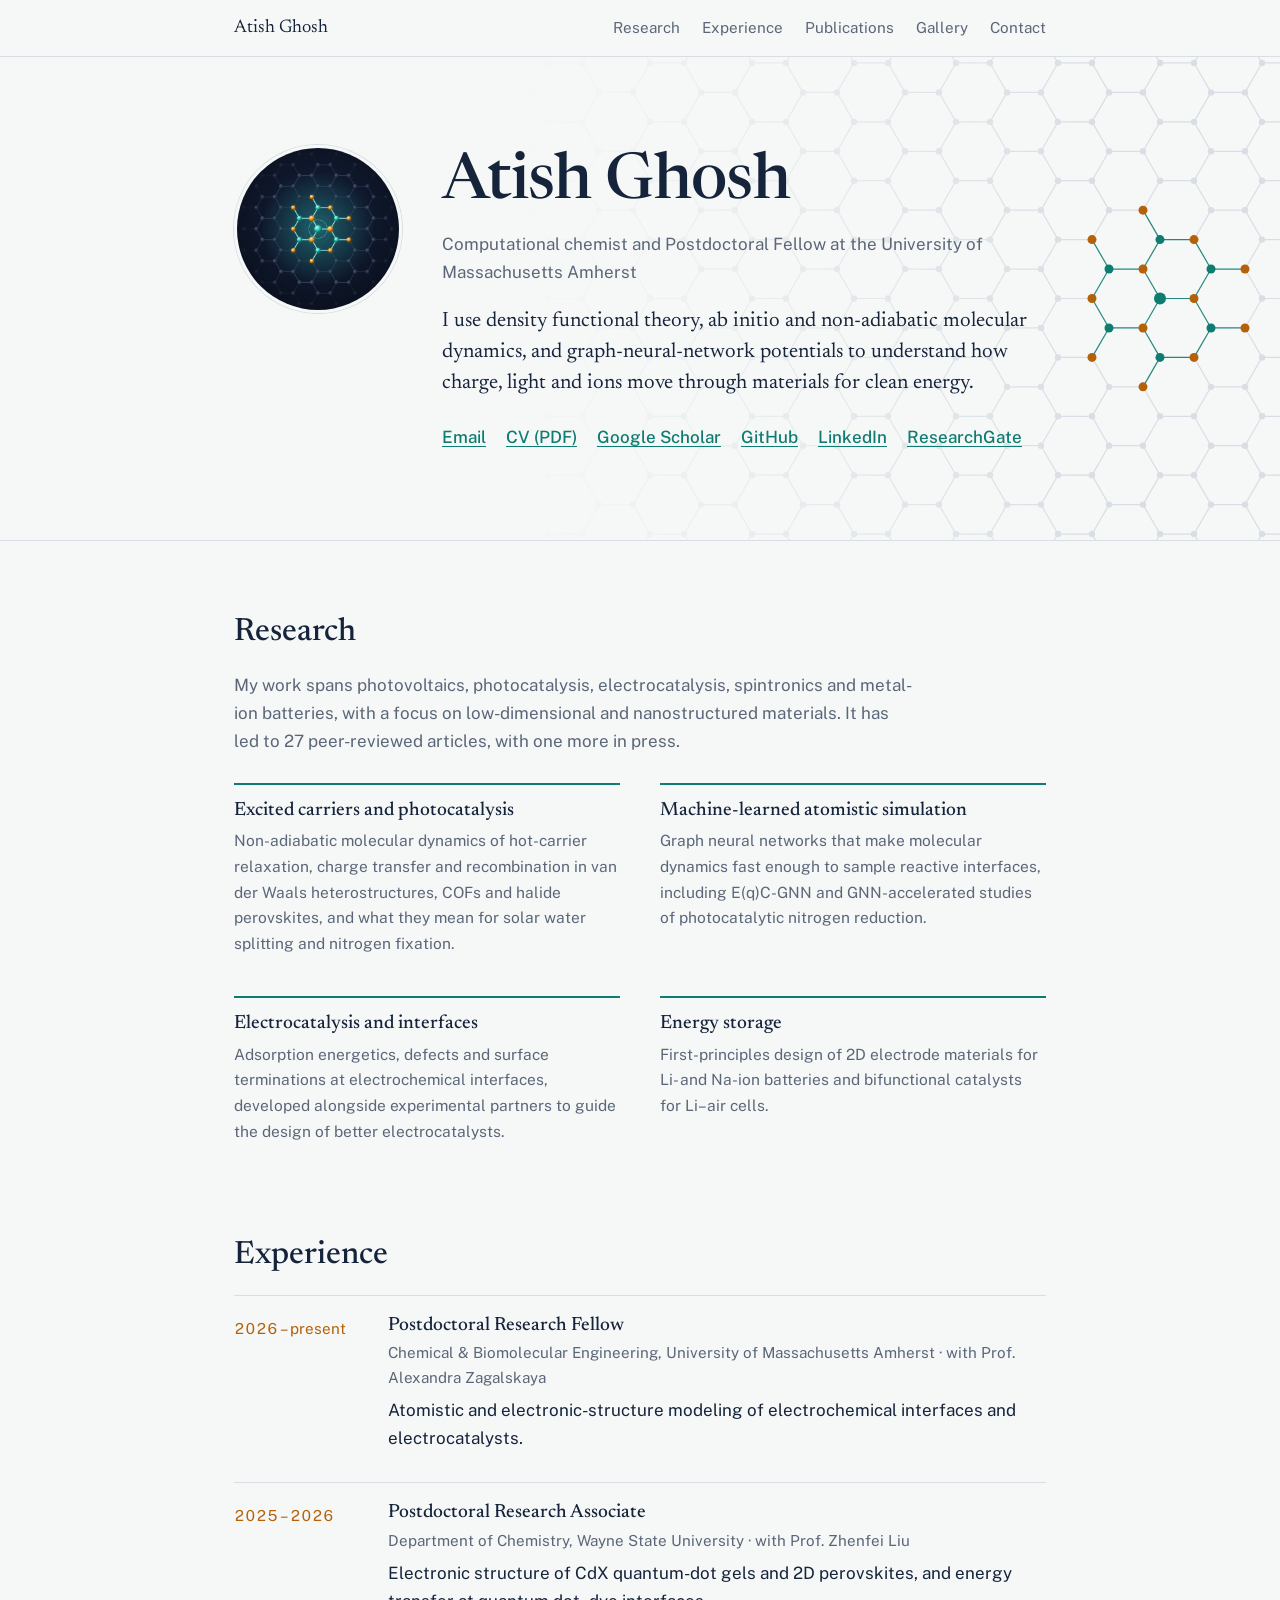
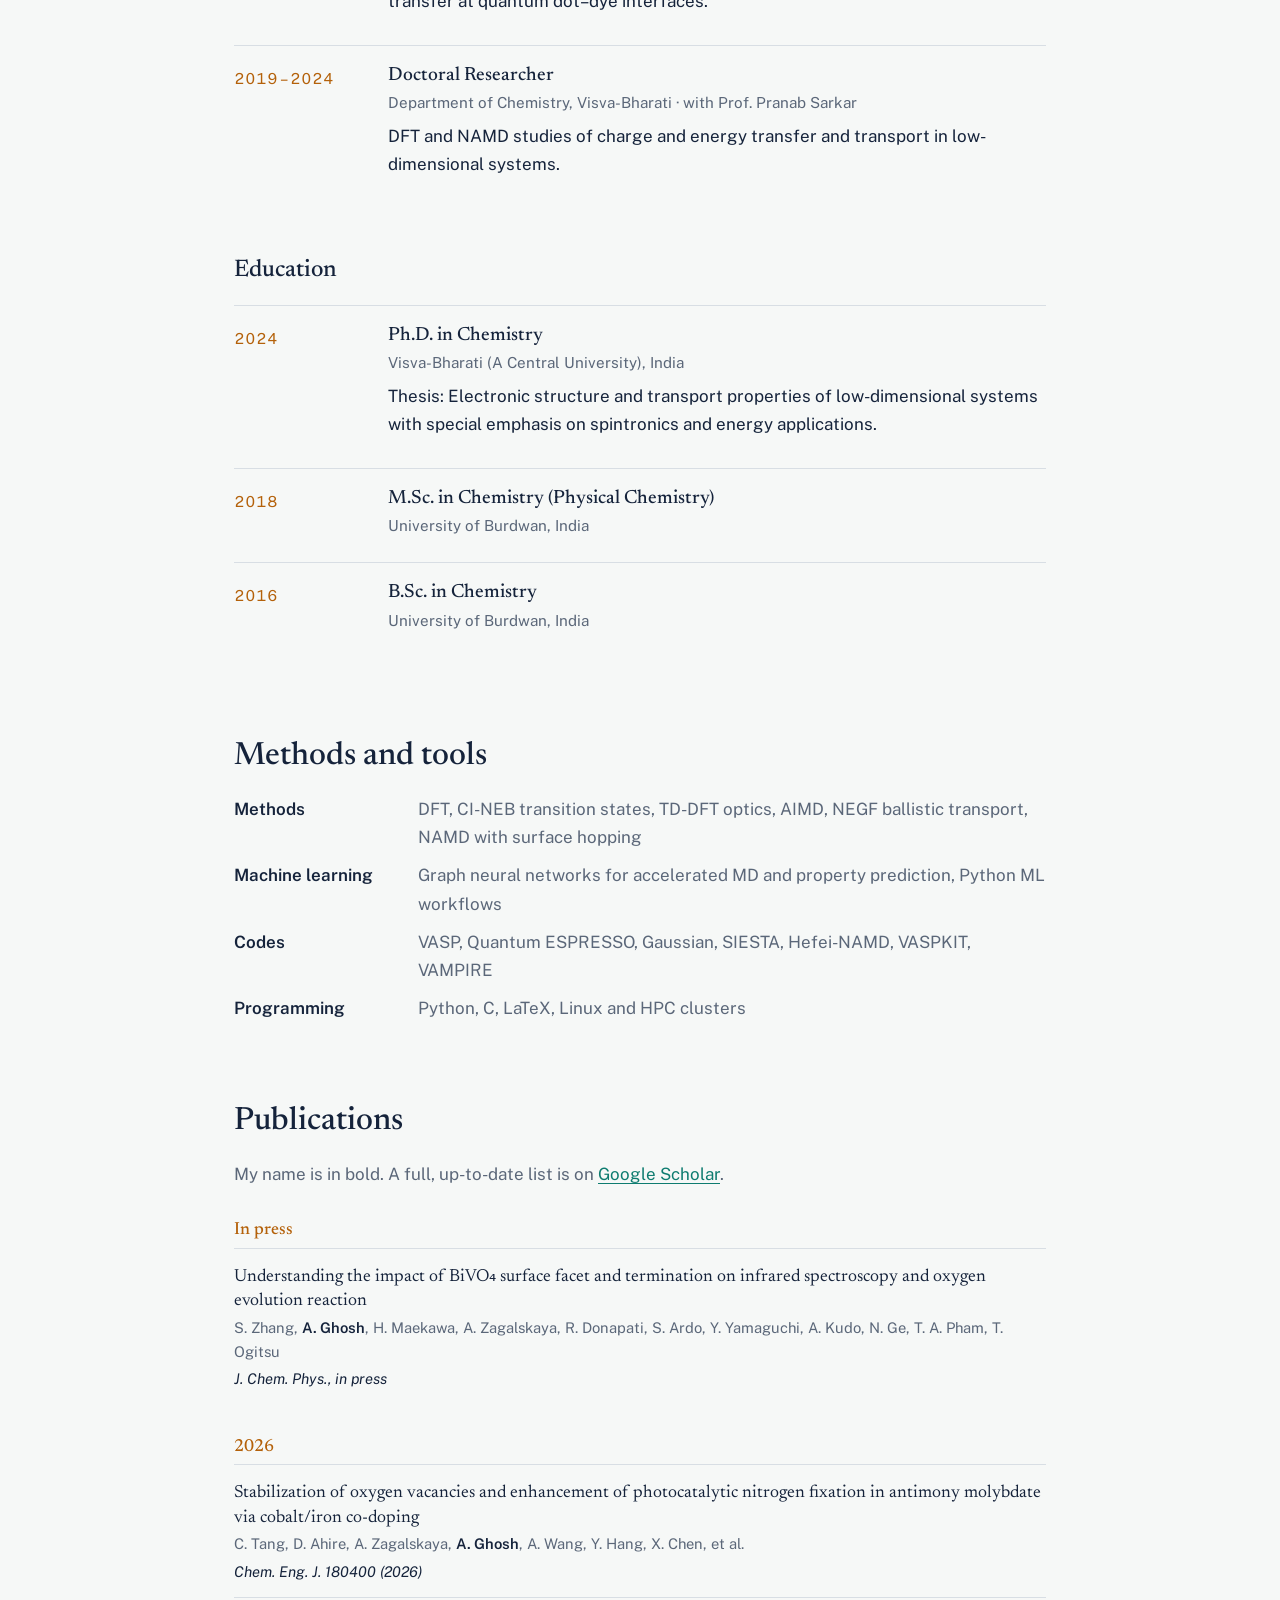
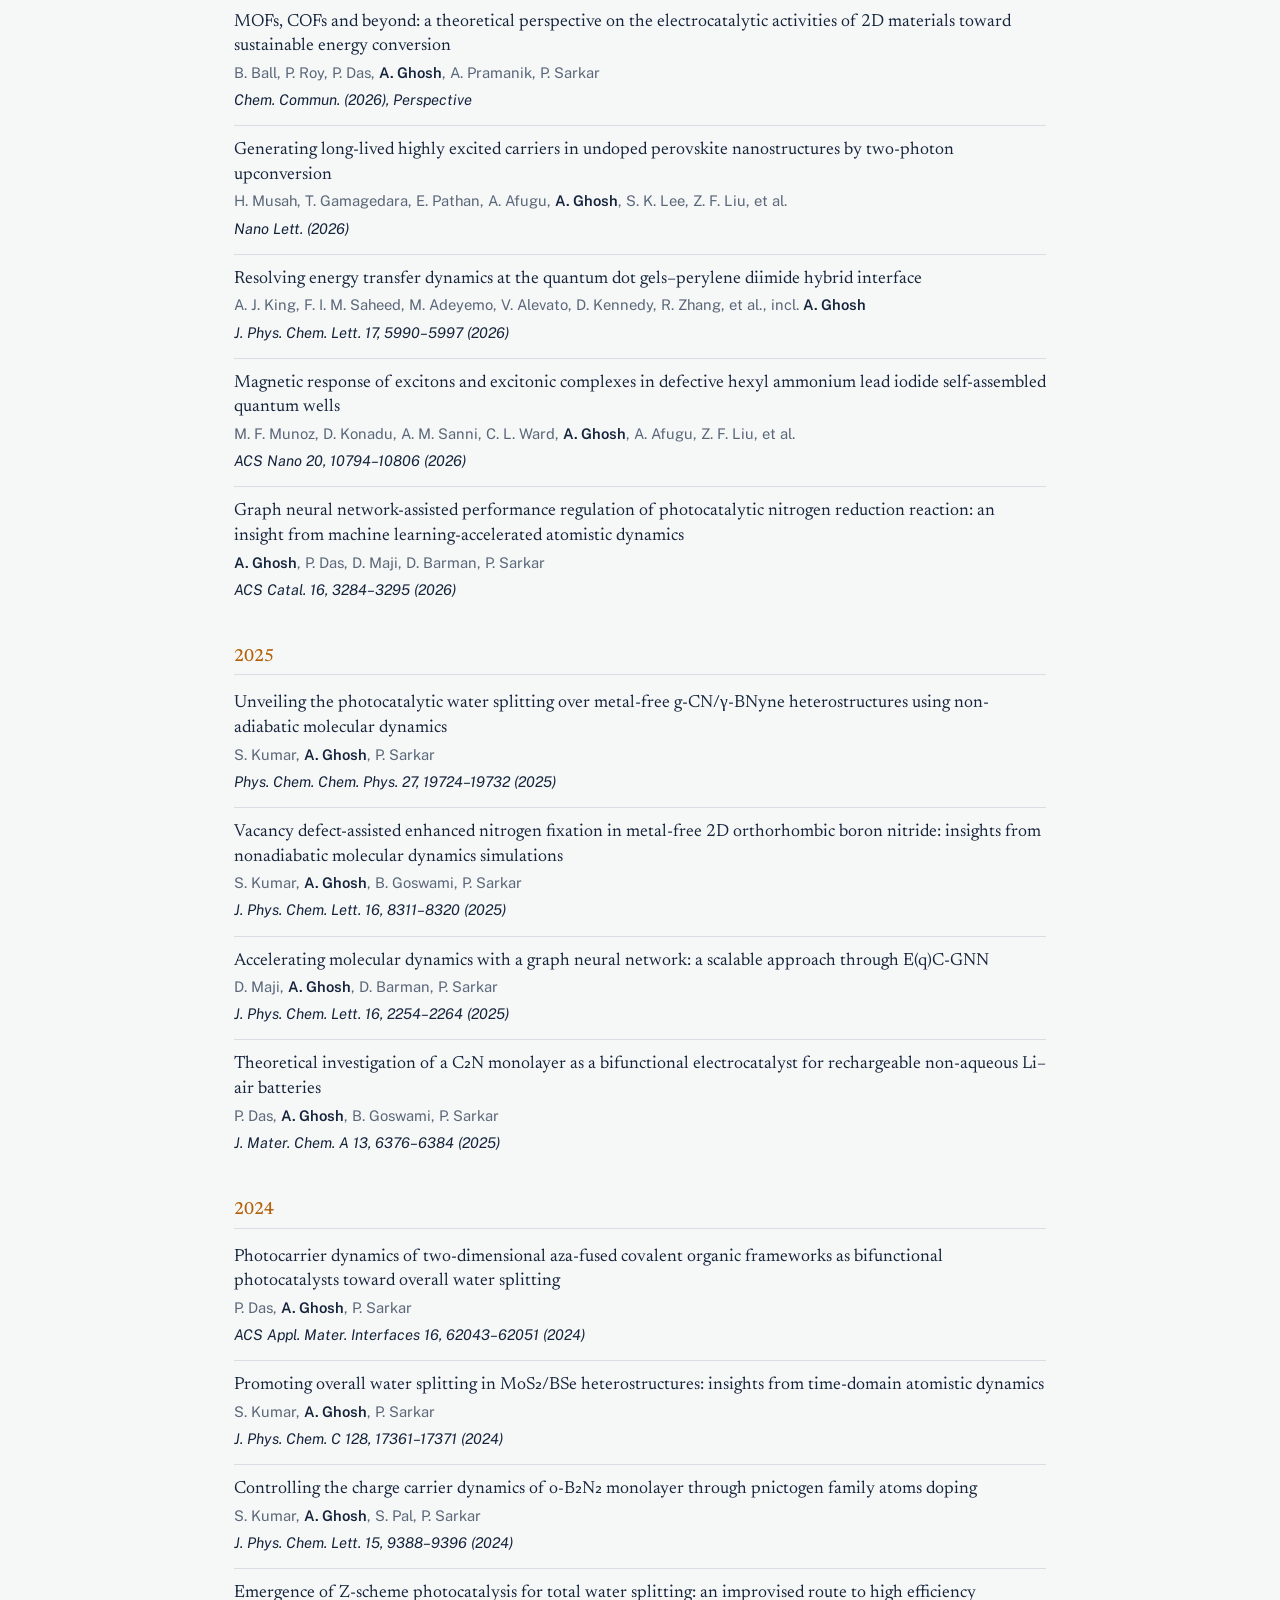
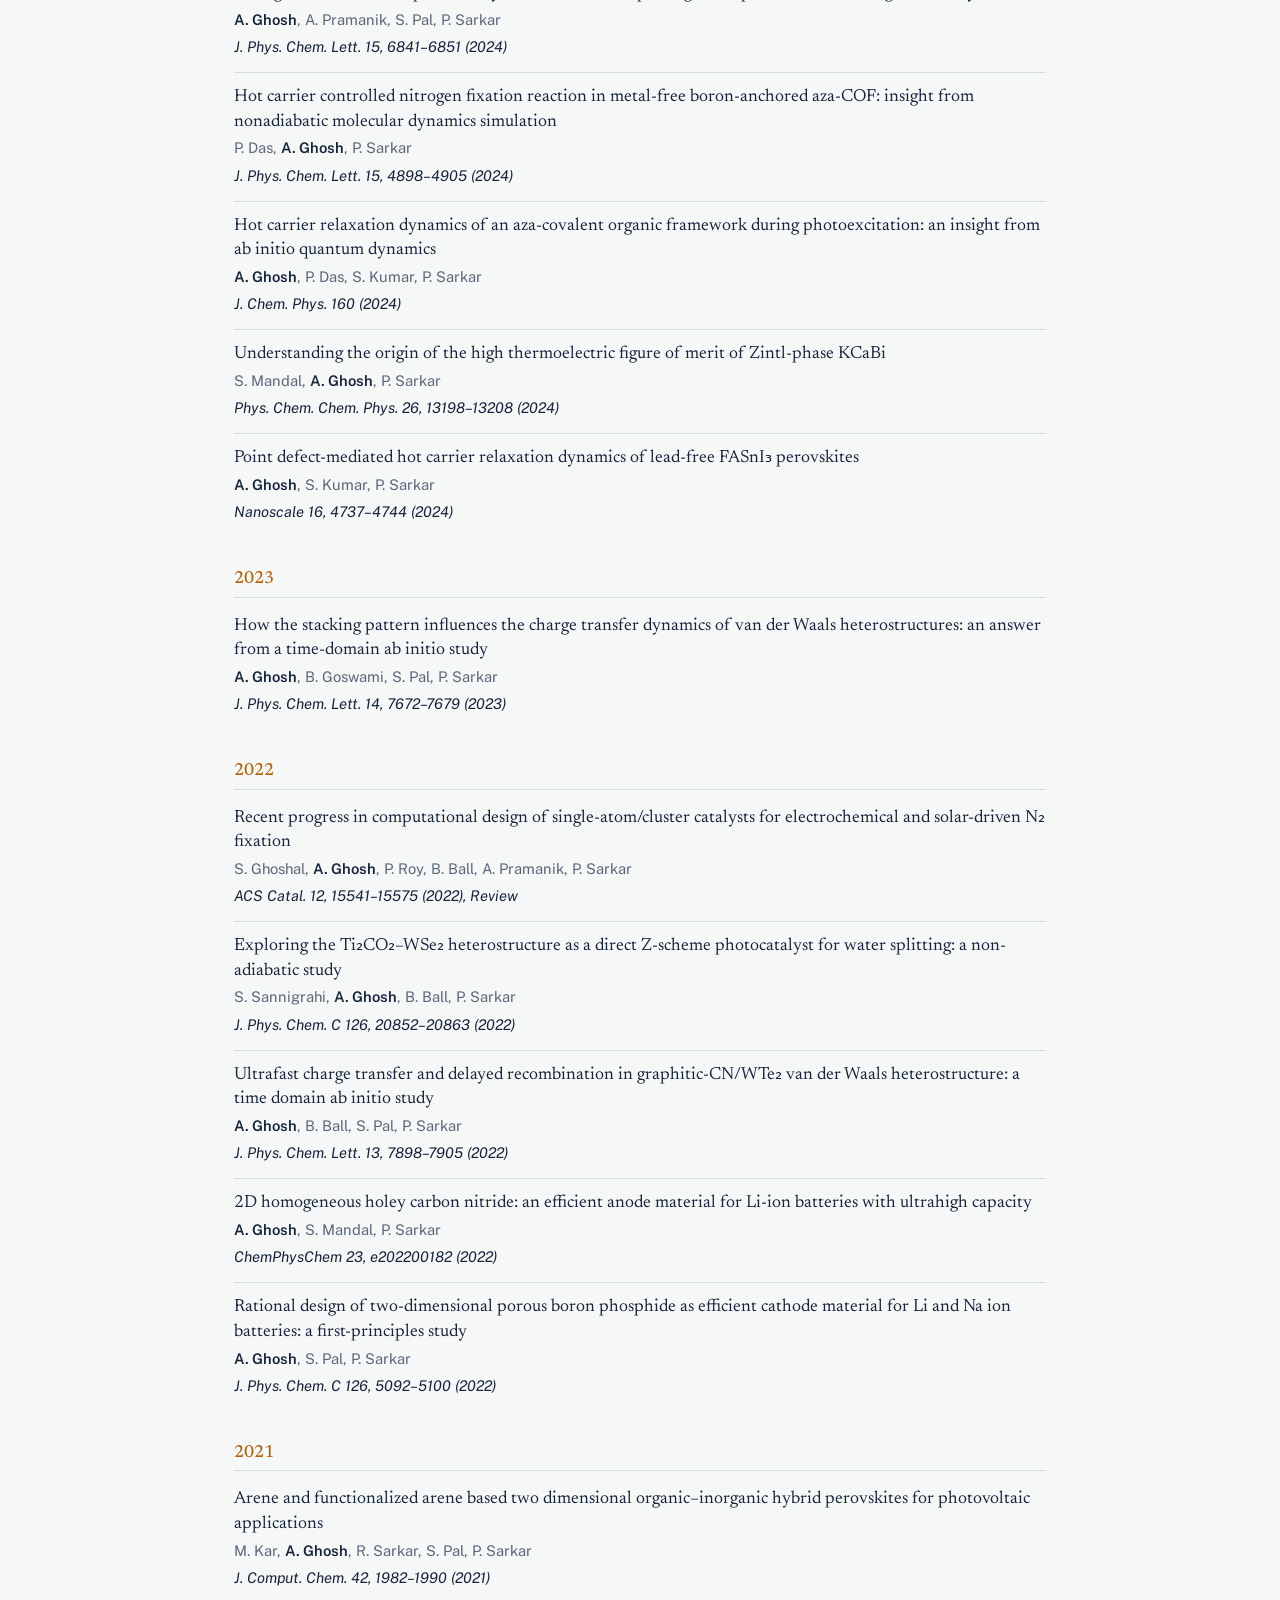
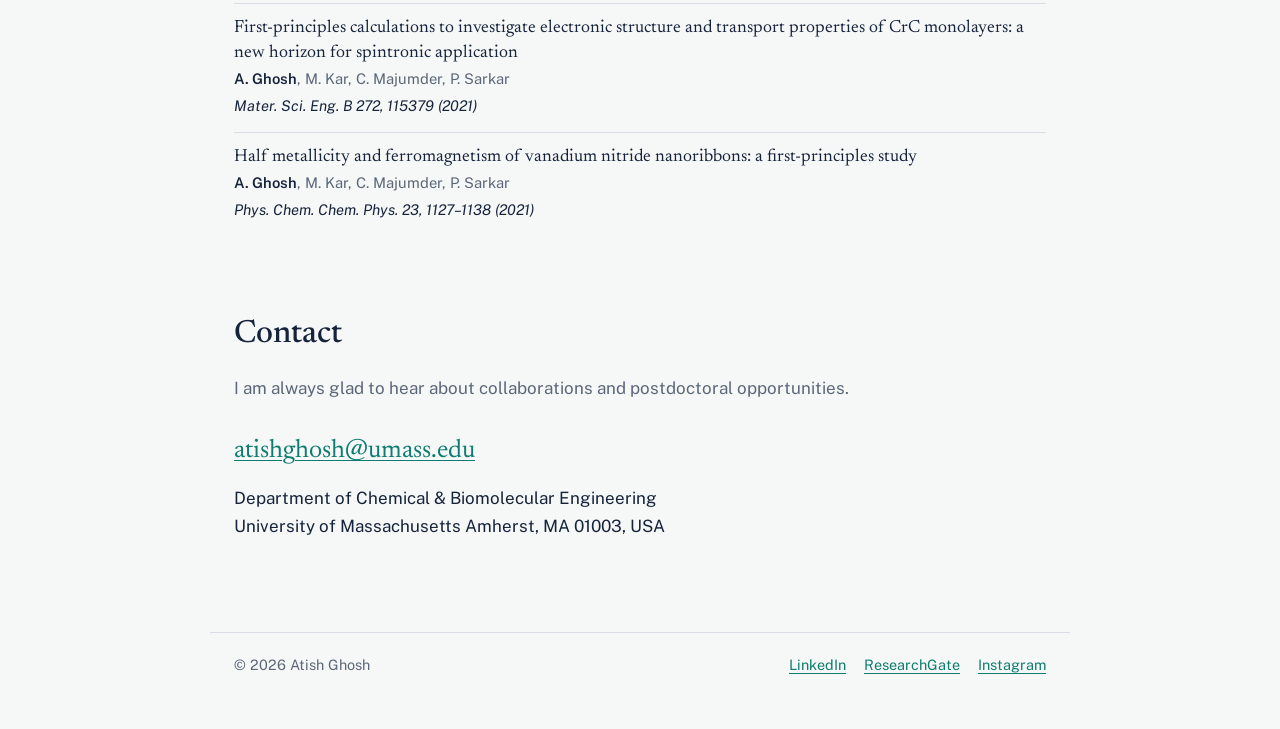
==== index.html @ c7e9f9c9 "Add files via upload" ====
<!DOCTYPE html>
<html lang="en">
<head>
  <meta charset="UTF-8">
  <meta name="viewport" content="width=device-width, initial-scale=1">
  <!-- EDIT: the title shown in the browser tab and in Google results -->
  <title>Atish Ghosh, Ph.D. | Computational Chemist</title>
  <meta name="description" content="Atish Ghosh — computational chemist working on DFT, non-adiabatic dynamics and machine-learned simulation of energy materials.">
  <link rel="icon" href="assets/profile.png">
  <link rel="preconnect" href="https://fonts.googleapis.com">
  <link rel="preconnect" href="https://fonts.gstatic.com" crossorigin>
  <link href="https://fonts.googleapis.com/css2?family=Newsreader:opsz,wght@6..72,400;6..72,500;6..72,600&family=Public+Sans:wght@400;500;600&display=swap" rel="stylesheet">
  <link rel="stylesheet" href="style.css">
</head>
<body>

<header class="topbar">
  <nav class="wrap nav">
    <a class="nav-name" href="#top">Atish Ghosh</a>
    <div class="nav-links">
      <a href="#research">Research</a>
      <a href="#experience">Experience</a>
      <a href="#publications">Publications</a>
      <a href="gallery.html">Gallery</a>
      <a href="#contact">Contact</a>
    </div>
  </nav>
</header>

<main id="top">

  <!-- ============ HERO (name, title, photo, links) ============ -->
  <section class="hero">
    <canvas id="lattice" aria-hidden="true"></canvas>
    <div class="wrap hero-inner">
      <!-- EDIT: replace assets/profile.png with your own photo (square, at least 400×400) -->
      <img class="portrait" src="assets/profile.png" alt="Atish Ghosh">
      <div>
        <h1>Atish Ghosh</h1>
        <p class="role">Computational chemist and Postdoctoral Fellow at the University of Massachusetts Amherst</p>
        <p class="lede">I use density functional theory, ab initio and non-adiabatic molecular dynamics, and graph-neural-network potentials to understand how charge, light and ions move through materials for clean energy.</p>
        <!-- EDIT: links. Replace the # in Google Scholar with your Scholar profile link -->
        <ul class="links">
          <li><a href="mailto:atishghosh@umass.edu">Email</a></li>
          <li><a href="assets/Atish_Ghosh_CV.pdf">CV (PDF)</a></li>
          <li><a href="#">Google Scholar</a></li>
          <li><a href="https://github.com/atishghosh95">GitHub</a></li>
          <li><a href="https://www.linkedin.com/in/atish-ghosh-63a387167/">LinkedIn</a></li>
          <li><a href="https://www.researchgate.net/profile/Atish-Ghosh-2">ResearchGate</a></li>
        </ul>
      </div>
    </div>
  </section>

  <!-- ============ RESEARCH ============ -->
  <section id="research" class="wrap section">
    <h2>Research</h2>
    <p class="intro">My work spans photovoltaics, photocatalysis, electrocatalysis, spintronics and metal-ion batteries, with a focus on low-dimensional and nanostructured materials. It has led to 27 peer-reviewed articles, with one more in press.</p>

    <!-- EDIT: to add a theme, copy one <div class="theme"> ... </div> block -->
    <div class="themes">
      <div class="theme">
        <h3>Excited carriers and photocatalysis</h3>
        <p>Non-adiabatic molecular dynamics of hot-carrier relaxation, charge transfer and recombination in van der Waals heterostructures, COFs and halide perovskites, and what they mean for solar water splitting and nitrogen fixation.</p>
      </div>
      <div class="theme">
        <h3>Machine-learned atomistic simulation</h3>
        <p>Graph neural networks that make molecular dynamics fast enough to sample reactive interfaces, including E(q)C-GNN and GNN-accelerated studies of photocatalytic nitrogen reduction.</p>
      </div>
      <div class="theme">
        <h3>Electrocatalysis and interfaces</h3>
        <p>Adsorption energetics, defects and surface terminations at electrochemical interfaces, developed alongside experimental partners to guide the design of better electrocatalysts.</p>
      </div>
      <div class="theme">
        <h3>Energy storage</h3>
        <p>First-principles design of 2D electrode materials for Li- and Na-ion batteries and bifunctional catalysts for Li–air cells.</p>
      </div>
    </div>
  </section>

  <!-- ============ EXPERIENCE & EDUCATION ============ -->
  <section id="experience" class="wrap section">
    <h2>Experience</h2>
    <!-- EDIT: newest first. Copy one <li> ... </li> block to add a position -->
    <ol class="timeline">
      <li>
        <span class="when">2026 – present</span>
        <div>
          <h3>Postdoctoral Research Fellow</h3>
          <p class="where">Chemical &amp; Biomolecular Engineering, University of Massachusetts Amherst · with Prof. Alexandra Zagalskaya</p>
          <p>Atomistic and electronic-structure modeling of electrochemical interfaces and electrocatalysts.</p>
        </div>
      </li>
      <li>
        <span class="when">2025 – 2026</span>
        <div>
          <h3>Postdoctoral Research Associate</h3>
          <p class="where">Department of Chemistry, Wayne State University · with Prof. Zhenfei Liu</p>
          <p>Electronic structure of CdX quantum-dot gels and 2D perovskites, and energy transfer at quantum dot–dye interfaces.</p>
        </div>
      </li>
      <li>
        <span class="when">2019 – 2024</span>
        <div>
          <h3>Doctoral Researcher</h3>
          <p class="where">Department of Chemistry, Visva-Bharati · with Prof. Pranab Sarkar</p>
          <p>DFT and NAMD studies of charge and energy transfer and transport in low-dimensional systems.</p>
        </div>
      </li>
    </ol>

    <h2 class="sub">Education</h2>
    <ol class="timeline">
      <li><span class="when">2024</span><div><h3>Ph.D. in Chemistry</h3><p class="where">Visva-Bharati (A Central University), India</p><p>Thesis: Electronic structure and transport properties of low-dimensional systems with special emphasis on spintronics and energy applications.</p></div></li>
      <li><span class="when">2018</span><div><h3>M.Sc. in Chemistry (Physical Chemistry)</h3><p class="where">University of Burdwan, India</p></div></li>
      <li><span class="when">2016</span><div><h3>B.Sc. in Chemistry</h3><p class="where">University of Burdwan, India</p></div></li>
    </ol>
  </section>

  <!-- ============ SKILLS ============ -->
  <section id="skills" class="wrap section">
    <h2>Methods and tools</h2>
    <!-- EDIT: add or remove items freely -->
    <dl class="skills">
      <dt>Methods</dt><dd>DFT, CI-NEB transition states, TD-DFT optics, AIMD, NEGF ballistic transport, NAMD with surface hopping</dd>
      <dt>Machine learning</dt><dd>Graph neural networks for accelerated MD and property prediction, Python ML workflows</dd>
      <dt>Codes</dt><dd>VASP, Quantum ESPRESSO, Gaussian, SIESTA, Hefei-NAMD, VASPKIT, VAMPIRE</dd>
      <dt>Programming</dt><dd>Python, C, LaTeX, Linux and HPC clusters</dd>
    </dl>
  </section>

  <!-- ============ PUBLICATIONS ============ -->
  <section id="publications" class="wrap section">
    <h2>Publications</h2>
    <p class="intro">My name is in bold. A full, up-to-date list is on <a href="#">Google Scholar</a>.</p>

    <!--
      EDIT: to add a paper, copy this template into the right year:
      <li><span class="t">Title</span> <span class="a">Authors, <b>A. Ghosh</b>, ...</span> <span class="j">Journal Volume, pages (Year)</span> <a href="https://doi.org/...">DOI</a></li>
      To start a new year, copy a whole <h3 class="year">...</h3><ol class="pubs">...</ol> pair.
    -->

    <h3 class="year">In press</h3>
    <ol class="pubs">
      <li><span class="t">Understanding the impact of BiVO₄ surface facet and termination on infrared spectroscopy and oxygen evolution reaction</span> <span class="a">S. Zhang, <b>A. Ghosh</b>, H. Maekawa, A. Zagalskaya, R. Donapati, S. Ardo, Y. Yamaguchi, A. Kudo, N. Ge, T. A. Pham, T. Ogitsu</span> <span class="j">J. Chem. Phys., in press</span></li>
    </ol>

    <h3 class="year">2026</h3>
    <ol class="pubs">
      <li><span class="t">Stabilization of oxygen vacancies and enhancement of photocatalytic nitrogen fixation in antimony molybdate via cobalt/iron co-doping</span> <span class="a">C. Tang, D. Ahire, A. Zagalskaya, <b>A. Ghosh</b>, A. Wang, Y. Hang, X. Chen, et al.</span> <span class="j">Chem. Eng. J. 180400 (2026)</span></li>
      <li><span class="t">MOFs, COFs and beyond: a theoretical perspective on the electrocatalytic activities of 2D materials toward sustainable energy conversion</span> <span class="a">B. Ball, P. Roy, P. Das, <b>A. Ghosh</b>, A. Pramanik, P. Sarkar</span> <span class="j">Chem. Commun. (2026), Perspective</span></li>
      <li><span class="t">Generating long-lived highly excited carriers in undoped perovskite nanostructures by two-photon upconversion</span> <span class="a">H. Musah, T. Gamagedara, E. Pathan, A. Afugu, <b>A. Ghosh</b>, S. K. Lee, Z. F. Liu, et al.</span> <span class="j">Nano Lett. (2026)</span></li>
      <li><span class="t">Resolving energy transfer dynamics at the quantum dot gels–perylene diimide hybrid interface</span> <span class="a">A. J. King, F. I. M. Saheed, M. Adeyemo, V. Alevato, D. Kennedy, R. Zhang, et al., incl. <b>A. Ghosh</b></span> <span class="j">J. Phys. Chem. Lett. 17, 5990–5997 (2026)</span></li>
      <li><span class="t">Magnetic response of excitons and excitonic complexes in defective hexyl ammonium lead iodide self-assembled quantum wells</span> <span class="a">M. F. Munoz, D. Konadu, A. M. Sanni, C. L. Ward, <b>A. Ghosh</b>, A. Afugu, Z. F. Liu, et al.</span> <span class="j">ACS Nano 20, 10794–10806 (2026)</span></li>
      <li><span class="t">Graph neural network-assisted performance regulation of photocatalytic nitrogen reduction reaction: an insight from machine learning-accelerated atomistic dynamics</span> <span class="a"><b>A. Ghosh</b>, P. Das, D. Maji, D. Barman, P. Sarkar</span> <span class="j">ACS Catal. 16, 3284–3295 (2026)</span></li>
    </ol>

    <h3 class="year">2025</h3>
    <ol class="pubs">
      <li><span class="t">Unveiling the photocatalytic water splitting over metal-free g-CN/γ-BNyne heterostructures using non-adiabatic molecular dynamics</span> <span class="a">S. Kumar, <b>A. Ghosh</b>, P. Sarkar</span> <span class="j">Phys. Chem. Chem. Phys. 27, 19724–19732 (2025)</span></li>
      <li><span class="t">Vacancy defect-assisted enhanced nitrogen fixation in metal-free 2D orthorhombic boron nitride: insights from nonadiabatic molecular dynamics simulations</span> <span class="a">S. Kumar, <b>A. Ghosh</b>, B. Goswami, P. Sarkar</span> <span class="j">J. Phys. Chem. Lett. 16, 8311–8320 (2025)</span></li>
      <li><span class="t">Accelerating molecular dynamics with a graph neural network: a scalable approach through E(q)C-GNN</span> <span class="a">D. Maji, <b>A. Ghosh</b>, D. Barman, P. Sarkar</span> <span class="j">J. Phys. Chem. Lett. 16, 2254–2264 (2025)</span></li>
      <li><span class="t">Theoretical investigation of a C₂N monolayer as a bifunctional electrocatalyst for rechargeable non-aqueous Li–air batteries</span> <span class="a">P. Das, <b>A. Ghosh</b>, B. Goswami, P. Sarkar</span> <span class="j">J. Mater. Chem. A 13, 6376–6384 (2025)</span></li>
    </ol>

    <h3 class="year">2024</h3>
    <ol class="pubs">
      <li><span class="t">Photocarrier dynamics of two-dimensional aza-fused covalent organic frameworks as bifunctional photocatalysts toward overall water splitting</span> <span class="a">P. Das, <b>A. Ghosh</b>, P. Sarkar</span> <span class="j">ACS Appl. Mater. Interfaces 16, 62043–62051 (2024)</span></li>
      <li><span class="t">Promoting overall water splitting in MoS₂/BSe heterostructures: insights from time-domain atomistic dynamics</span> <span class="a">S. Kumar, <b>A. Ghosh</b>, P. Sarkar</span> <span class="j">J. Phys. Chem. C 128, 17361–17371 (2024)</span></li>
      <li><span class="t">Controlling the charge carrier dynamics of o-B₂N₂ monolayer through pnictogen family atoms doping</span> <span class="a">S. Kumar, <b>A. Ghosh</b>, S. Pal, P. Sarkar</span> <span class="j">J. Phys. Chem. Lett. 15, 9388–9396 (2024)</span></li>
      <li><span class="t">Emergence of Z-scheme photocatalysis for total water splitting: an improvised route to high efficiency</span> <span class="a"><b>A. Ghosh</b>, A. Pramanik, S. Pal, P. Sarkar</span> <span class="j">J. Phys. Chem. Lett. 15, 6841–6851 (2024)</span></li>
      <li><span class="t">Hot carrier controlled nitrogen fixation reaction in metal-free boron-anchored aza-COF: insight from nonadiabatic molecular dynamics simulation</span> <span class="a">P. Das, <b>A. Ghosh</b>, P. Sarkar</span> <span class="j">J. Phys. Chem. Lett. 15, 4898–4905 (2024)</span></li>
      <li><span class="t">Hot carrier relaxation dynamics of an aza-covalent organic framework during photoexcitation: an insight from ab initio quantum dynamics</span> <span class="a"><b>A. Ghosh</b>, P. Das, S. Kumar, P. Sarkar</span> <span class="j">J. Chem. Phys. 160 (2024)</span></li>
      <li><span class="t">Understanding the origin of the high thermoelectric figure of merit of Zintl-phase KCaBi</span> <span class="a">S. Mandal, <b>A. Ghosh</b>, P. Sarkar</span> <span class="j">Phys. Chem. Chem. Phys. 26, 13198–13208 (2024)</span></li>
      <li><span class="t">Point defect-mediated hot carrier relaxation dynamics of lead-free FASnI₃ perovskites</span> <span class="a"><b>A. Ghosh</b>, S. Kumar, P. Sarkar</span> <span class="j">Nanoscale 16, 4737–4744 (2024)</span></li>
    </ol>

    <h3 class="year">2023</h3>
    <ol class="pubs">
      <li><span class="t">How the stacking pattern influences the charge transfer dynamics of van der Waals heterostructures: an answer from a time-domain ab initio study</span> <span class="a"><b>A. Ghosh</b>, B. Goswami, S. Pal, P. Sarkar</span> <span class="j">J. Phys. Chem. Lett. 14, 7672–7679 (2023)</span></li>
    </ol>

    <h3 class="year">2022</h3>
    <ol class="pubs">
      <li><span class="t">Recent progress in computational design of single-atom/cluster catalysts for electrochemical and solar-driven N₂ fixation</span> <span class="a">S. Ghoshal, <b>A. Ghosh</b>, P. Roy, B. Ball, A. Pramanik, P. Sarkar</span> <span class="j">ACS Catal. 12, 15541–15575 (2022), Review</span></li>
      <li><span class="t">Exploring the Ti₂CO₂–WSe₂ heterostructure as a direct Z-scheme photocatalyst for water splitting: a non-adiabatic study</span> <span class="a">S. Sannigrahi, <b>A. Ghosh</b>, B. Ball, P. Sarkar</span> <span class="j">J. Phys. Chem. C 126, 20852–20863 (2022)</span></li>
      <li><span class="t">Ultrafast charge transfer and delayed recombination in graphitic-CN/WTe₂ van der Waals heterostructure: a time domain ab initio study</span> <span class="a"><b>A. Ghosh</b>, B. Ball, S. Pal, P. Sarkar</span> <span class="j">J. Phys. Chem. Lett. 13, 7898–7905 (2022)</span></li>
      <li><span class="t">2D homogeneous holey carbon nitride: an efficient anode material for Li-ion batteries with ultrahigh capacity</span> <span class="a"><b>A. Ghosh</b>, S. Mandal, P. Sarkar</span> <span class="j">ChemPhysChem 23, e202200182 (2022)</span></li>
      <li><span class="t">Rational design of two-dimensional porous boron phosphide as efficient cathode material for Li and Na ion batteries: a first-principles study</span> <span class="a"><b>A. Ghosh</b>, S. Pal, P. Sarkar</span> <span class="j">J. Phys. Chem. C 126, 5092–5100 (2022)</span></li>
    </ol>

    <h3 class="year">2021</h3>
    <ol class="pubs">
      <li><span class="t">Arene and functionalized arene based two dimensional organic–inorganic hybrid perovskites for photovoltaic applications</span> <span class="a">M. Kar, <b>A. Ghosh</b>, R. Sarkar, S. Pal, P. Sarkar</span> <span class="j">J. Comput. Chem. 42, 1982–1990 (2021)</span></li>
      <li><span class="t">First-principles calculations to investigate electronic structure and transport properties of CrC monolayers: a new horizon for spintronic application</span> <span class="a"><b>A. Ghosh</b>, M. Kar, C. Majumder, P. Sarkar</span> <span class="j">Mater. Sci. Eng. B 272, 115379 (2021)</span></li>
      <li><span class="t">Half metallicity and ferromagnetism of vanadium nitride nanoribbons: a first-principles study</span> <span class="a"><b>A. Ghosh</b>, M. Kar, C. Majumder, P. Sarkar</span> <span class="j">Phys. Chem. Chem. Phys. 23, 1127–1138 (2021)</span></li>
    </ol>
  </section>

  <!-- ============ CONTACT ============ -->
  <section id="contact" class="wrap section">
    <h2>Contact</h2>
    <p class="intro">I am always glad to hear about collaborations and postdoctoral opportunities.</p>
    <p class="contact-line"><a href="mailto:atishghosh@umass.edu">atishghosh@umass.edu</a></p>
    <p>Department of Chemical &amp; Biomolecular Engineering<br>University of Massachusetts Amherst, MA 01003, USA</p>
  </section>
</main>

<footer class="wrap footer">
  <p>© 2026 Atish Ghosh</p>
  <p class="footer-links">
    <a href="https://www.linkedin.com/in/atish-ghosh-63a387167/">LinkedIn</a>
    <a href="https://www.researchgate.net/profile/Atish-Ghosh-2">ResearchGate</a>
    <a href="https://www.instagram.com/atishg95/">Instagram</a>
  </p>
</footer>

<script src="script.js"></script>
</body>
</html>
---- style.css ----
/* =========================================================
   EDIT HERE FIRST: colors and fonts for the whole site.
   Change a value once and it updates everywhere.
   ========================================================= */
:root {
  --paper: #f6f8f7;      /* page background */
  --ink: #15233b;        /* main text */
  --muted: #5b6779;      /* secondary text */
  --teal: #0e7c70;       /* links and accents */
  --amber: #b4610a;      /* year labels and highlights */
  --rule: #d8dee4;       /* thin lines */
  --serif: "Newsreader", Georgia, "Times New Roman", serif;
  --sans: "Public Sans", "Helvetica Neue", Arial, sans-serif;
  --width: 860px;        /* max width of the content column */
}
@media (prefers-color-scheme: dark) {
  :root {
    --paper: #0d1525;
    --ink: #e5eaf1;
    --muted: #9aa6b8;
    --teal: #3fd3c0;
    --amber: #f2a33a;
    --rule: #24314a;
  }
}

/* ---------- base ---------- */
*, *::before, *::after { box-sizing: border-box; }
html { scroll-behavior: smooth; scroll-padding-top: 72px; }
body {
  margin: 0;
  background: var(--paper);
  color: var(--ink);
  font: 400 17px/1.65 var(--sans);
  -webkit-font-smoothing: antialiased;
}
img { max-width: 100%; }
a { color: var(--teal); text-decoration-thickness: 1px; text-underline-offset: 3px; }
a:hover { text-decoration-thickness: 2px; }
a:focus-visible { outline: 2px solid var(--teal); outline-offset: 3px; border-radius: 2px; }
.wrap { max-width: var(--width); margin: 0 auto; padding: 0 24px; }

h1, h2, h3 { font-family: var(--serif); font-weight: 500; line-height: 1.2; margin: 0; }
h2 { font-size: 2rem; margin-bottom: 1.25rem; }
h2.sub { font-size: 1.5rem; margin-top: 3rem; }
h3 { font-size: 1.2rem; }
p { margin: 0 0 .75rem; }

/* ---------- top navigation ---------- */
.topbar {
  position: sticky; top: 0; z-index: 10;
  background: color-mix(in srgb, var(--paper) 88%, transparent);
  backdrop-filter: blur(8px);
  border-bottom: 1px solid var(--rule);
}
.nav { display: flex; align-items: center; justify-content: space-between; height: 56px; }
.nav-name { font-family: var(--serif); font-size: 1.15rem; color: var(--ink); text-decoration: none; }
.nav-links { display: flex; gap: 22px; }
.nav-links a { color: var(--muted); text-decoration: none; font-size: .95rem; }
.nav-links a:hover { color: var(--ink); }

/* ---------- hero ---------- */
.hero { position: relative; overflow: hidden; border-bottom: 1px solid var(--rule); }
#lattice {
  position: absolute; inset: 0; width: 100%; height: 100%;
  -webkit-mask-image: linear-gradient(90deg, transparent 40%, #000 85%);
          mask-image: linear-gradient(90deg, transparent 40%, #000 85%);
}
.hero-inner {
  position: relative;
  display: grid; grid-template-columns: 168px 1fr; gap: 40px; align-items: start;
  padding-top: 88px; padding-bottom: 88px;
}
.portrait {
  width: 168px; height: 168px; border-radius: 50%; object-fit: cover;
  border: 3px solid var(--paper); box-shadow: 0 0 0 1px var(--rule);
}
.hero h1 { font-size: clamp(2.6rem, 6vw, 4rem); font-weight: 500; letter-spacing: -.01em; }
.role { color: var(--muted); margin: .5rem 0 1.25rem; }
.lede { font-family: var(--serif); font-size: 1.3rem; line-height: 1.5; max-width: 30em; }
.links { list-style: none; padding: 0; margin: 1.5rem 0 0; display: flex; flex-wrap: wrap; gap: 8px 20px; }
.links a { font-weight: 500; }

/* ---------- sections ---------- */
.section { padding-top: 72px; padding-bottom: 8px; }
.intro { color: var(--muted); max-width: 40em; margin-bottom: 1.75rem; }

.themes { display: grid; grid-template-columns: 1fr 1fr; gap: 28px 40px; }
.theme { border-top: 2px solid var(--teal); padding-top: 14px; }
.theme h3 { margin-bottom: .4rem; }
.theme p { color: var(--muted); font-size: .97rem; }

/* experience timeline: date on the left, details on the right */
.timeline { list-style: none; padding: 0; margin: 0; }
.timeline li {
  display: grid; grid-template-columns: 130px 1fr; gap: 24px;
  padding: 18px 0; border-top: 1px solid var(--rule);
}
.when { color: var(--amber); font-variant-numeric: tabular-nums; font-size: .95rem; padding-top: 2px; }
.where { color: var(--muted); font-size: .95rem; margin: .2rem 0 .4rem; }

.skills { display: grid; grid-template-columns: 160px 1fr; gap: 10px 24px; margin: 0; }
.skills dt { font-weight: 600; }
.skills dd { margin: 0; color: var(--muted); }

/* publications */
.year {
  font-size: 1.1rem; color: var(--amber);
  margin: 2rem 0 .25rem; padding-bottom: .4rem; border-bottom: 1px solid var(--rule);
}
.pubs { list-style: none; padding: 0; margin: 0; }
.pubs li { padding: 12px 0; border-bottom: 1px solid var(--rule); }
.pubs li:last-child { border-bottom: 0; }
.pubs .t { display: block; font-family: var(--serif); font-size: 1.1rem; line-height: 1.4; }
.pubs .a { display: block; color: var(--muted); font-size: .92rem; margin-top: 2px; }
.pubs .a b { color: var(--ink); font-weight: 600; }
.pubs .j { font-style: italic; font-size: .92rem; }
.pubs a { font-size: .92rem; margin-left: 6px; }

.contact-line { font-family: var(--serif); font-size: 1.6rem; }

/* footer */
.footer {
  display: flex; justify-content: space-between; flex-wrap: wrap; gap: 8px;
  margin-top: 72px; padding-top: 20px; padding-bottom: 40px;
  border-top: 1px solid var(--rule); color: var(--muted); font-size: .9rem;
}
.footer-links { display: flex; gap: 18px; }

/* ---------- phones ---------- */
@media (max-width: 680px) {
  .nav-links { display: none; }
  .hero-inner { grid-template-columns: 1fr; gap: 24px; padding-top: 48px; padding-bottom: 56px; }
  .portrait { width: 120px; height: 120px; }
  #lattice { opacity: .35; -webkit-mask-image: none; mask-image: none; }
  .themes { grid-template-columns: 1fr; }
  .timeline li, .skills { grid-template-columns: 1fr; gap: 4px; }
  .skills dd { margin-bottom: 10px; }
}

/* medium screens: keep the lattice quiet so it never sits under text */
@media (max-width: 1180px) and (min-width: 681px) {
  #lattice { opacity: .45; }
}

/* =========================================================
   GALLERY PAGE
   Photos appear left to right, row by row, in the same order as in gallery.html.
   Thumbnails are cropped to the same shape; click shows the full photo.
   To change the thumbnail shape, edit aspect-ratio (4 / 3, 1 / 1, 3 / 2 ...).
   ========================================================= */
.page-title { font-size: clamp(2.4rem, 5vw, 3.4rem); margin-bottom: .75rem; }
.gallery-page { padding-top: 56px; }
.nav-links a[aria-current="page"] { color: var(--ink); text-decoration: underline; text-underline-offset: 6px; }

.gallery { display: grid; grid-template-columns: repeat(3, 1fr); gap: 28px 20px; }
.gallery figure {
  margin: 0; cursor: zoom-in;
}
.gallery img {
  display: block; width: 100%; aspect-ratio: 4 / 3; object-fit: cover;
  border-radius: 4px; background: var(--rule);
}
.gallery figure:hover img { filter: brightness(1.04); }
.gallery figure:focus-visible { outline: 2px solid var(--teal); outline-offset: 4px; border-radius: 4px; }
.gallery figcaption { font-size: .9rem; color: var(--muted); margin-top: 8px; line-height: 1.45; }

@media (max-width: 900px) { .gallery { grid-template-columns: repeat(2, 1fr); } }
@media (max-width: 520px) { .gallery { grid-template-columns: 1fr; } }

/* full-size viewer */
#viewer {
  border: 0; padding: 0; background: transparent;
  max-width: 100vw; max-height: 100vh; width: 100vw; height: 100vh;
}
#viewer::backdrop { background: rgba(8, 12, 22, .92); }
#viewer[open] { display: flex; align-items: center; justify-content: center; }
#viewer figure { margin: 0; max-width: 88vw; text-align: center; }
#v-img { max-width: 88vw; max-height: 82vh; object-fit: contain; border-radius: 4px; }
#v-cap { color: #d6dde6; margin-top: 12px; font-size: .95rem; }
#viewer button {
  position: absolute; background: rgba(255,255,255,.08); color: #fff; border: 0;
  width: 48px; height: 48px; border-radius: 50%; font-size: 30px; line-height: 1; cursor: pointer;
}
#viewer button:hover { background: rgba(255,255,255,.18); }
#viewer button:focus-visible { outline: 2px solid #3fd3c0; outline-offset: 2px; }
.v-close { top: 20px; right: 20px; }
.v-prev { left: 20px; top: 50%; transform: translateY(-50%); }
.v-next { right: 20px; top: 50%; transform: translateY(-50%); }
@media (max-width: 680px) { .v-prev, .v-next { top: auto; bottom: 24px; transform: none; } }
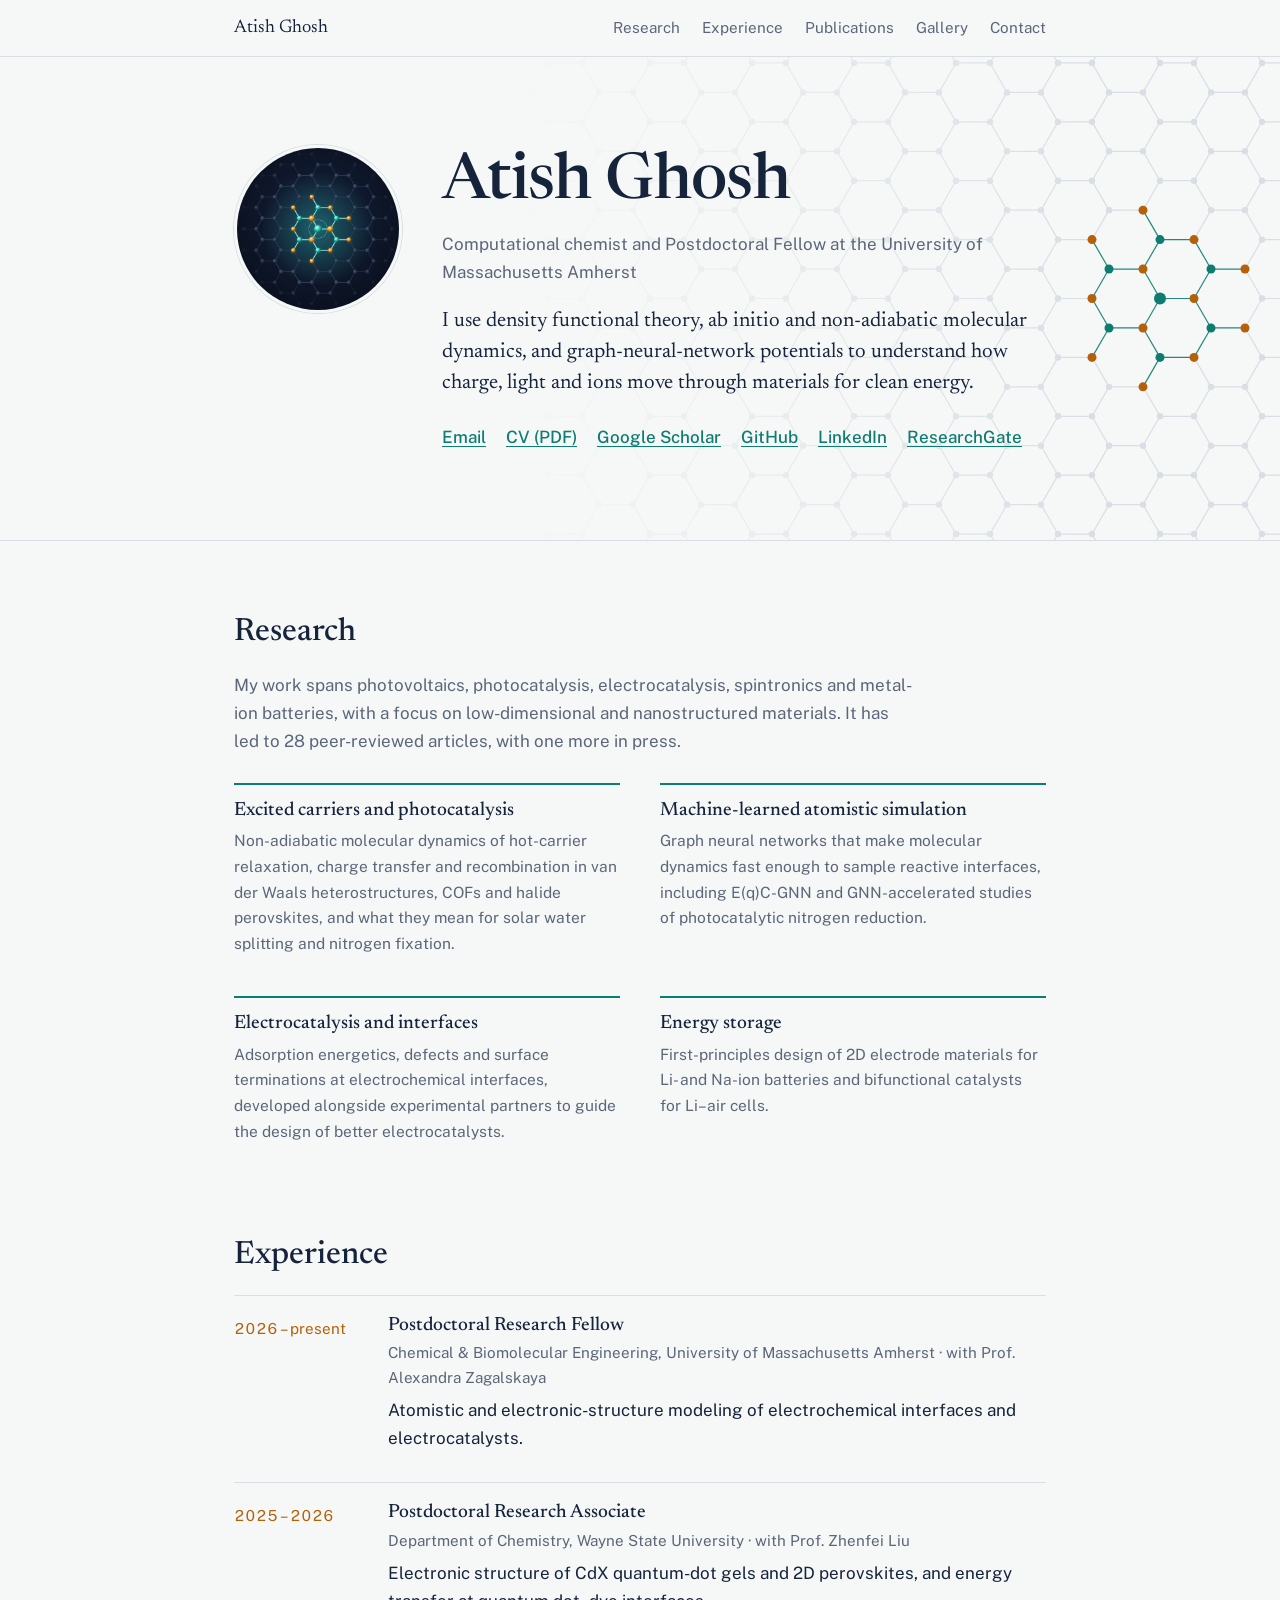
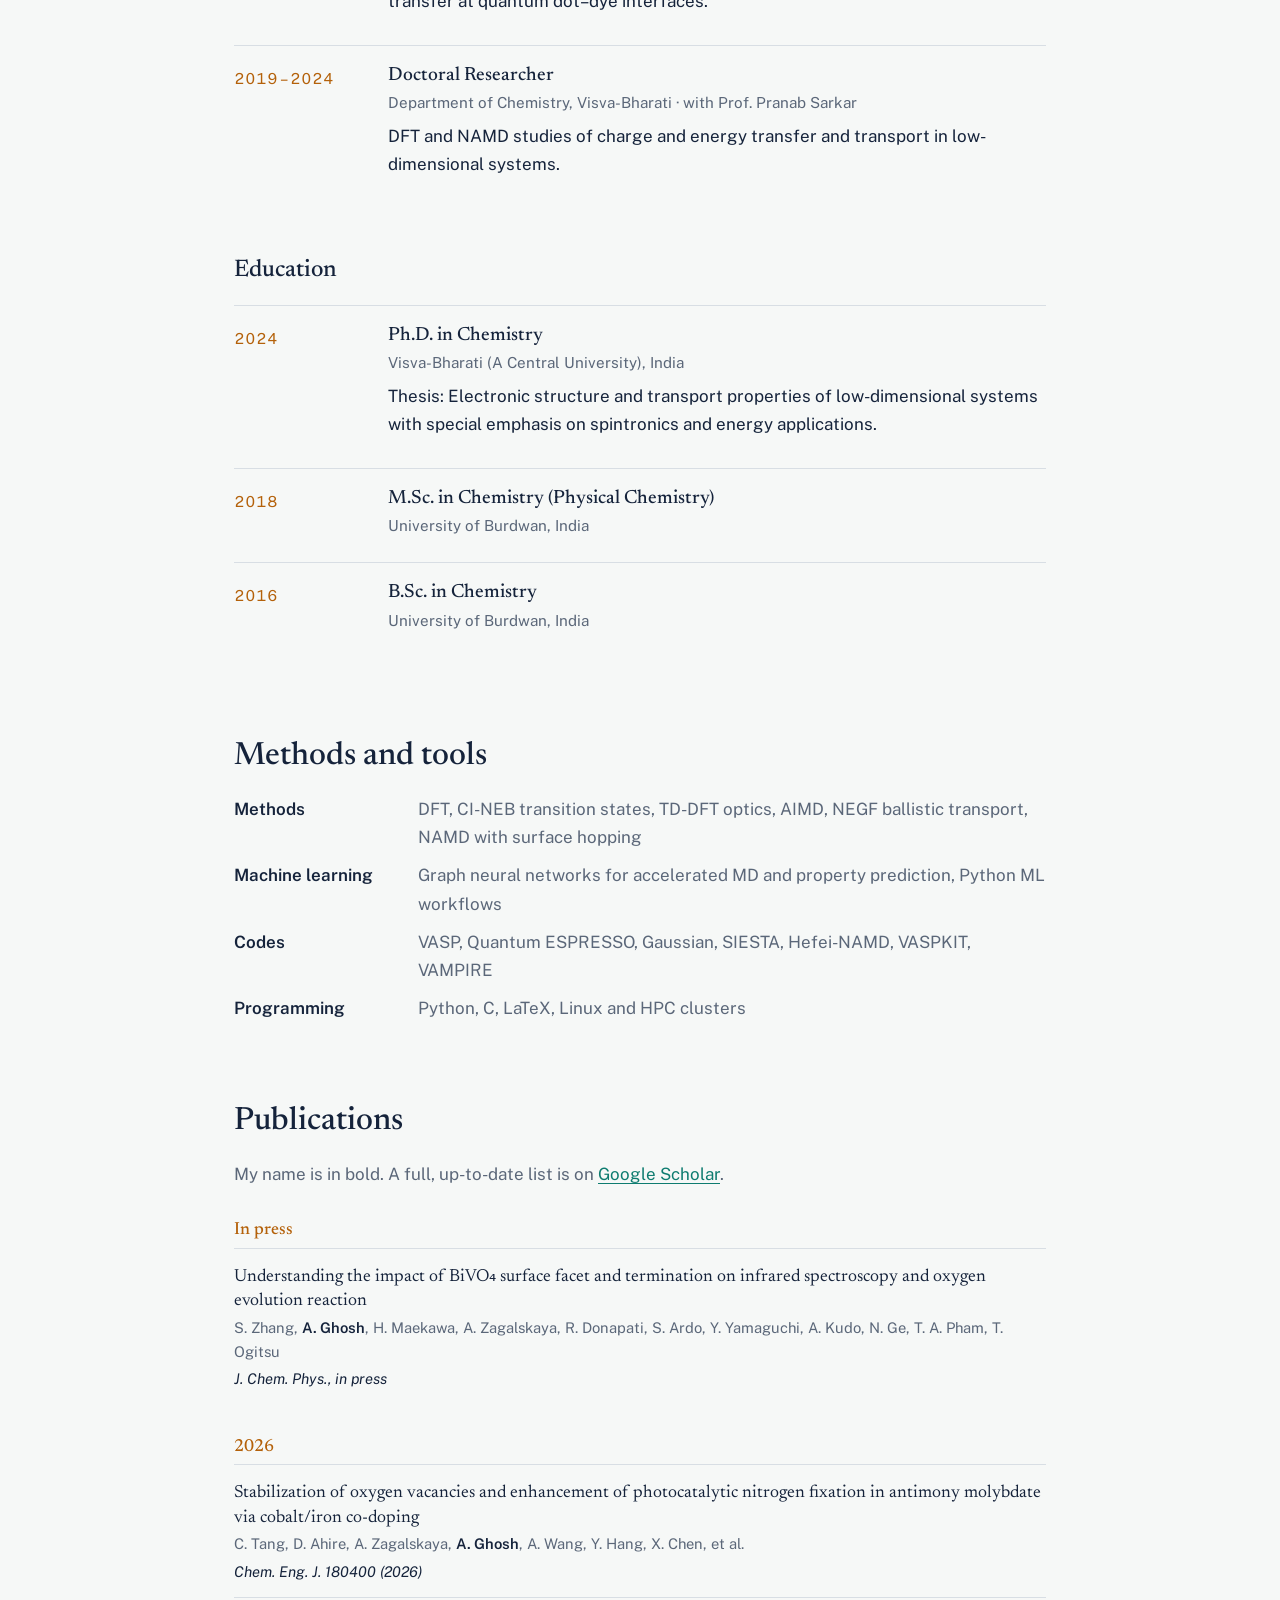
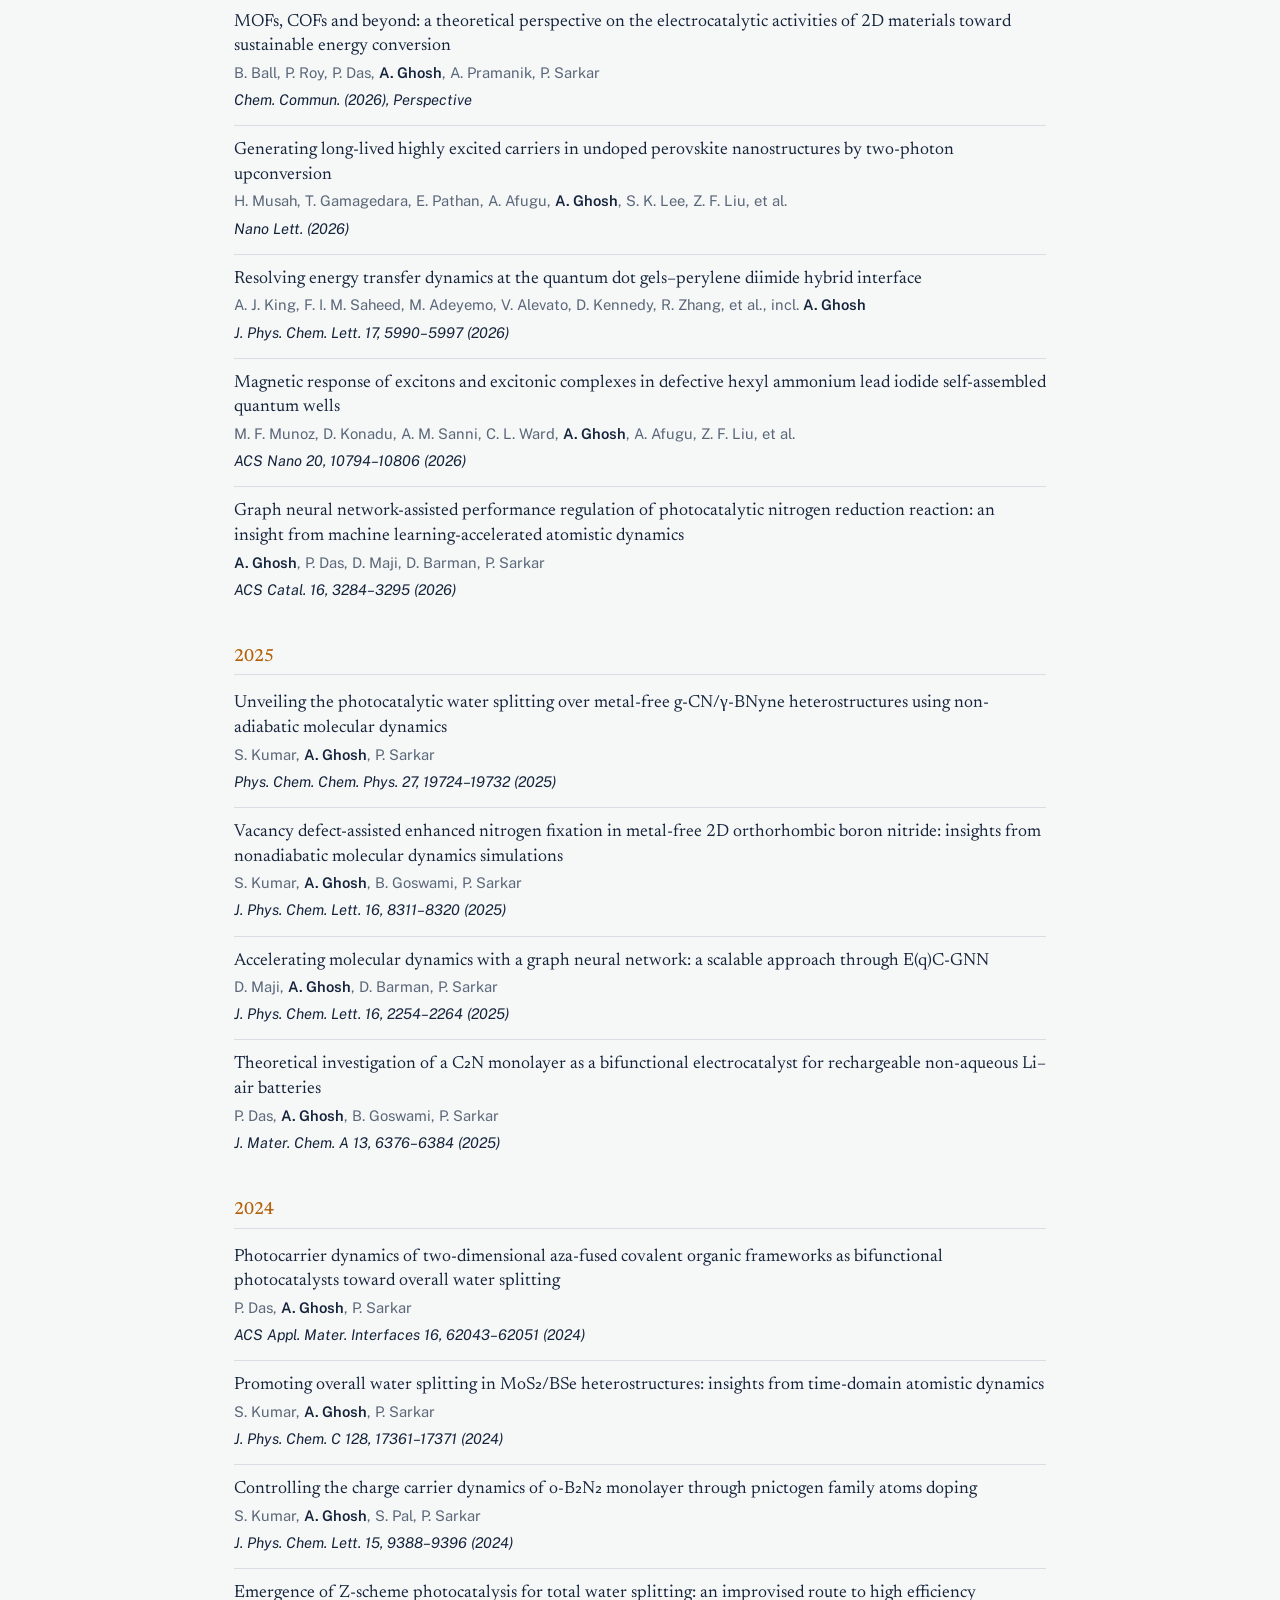
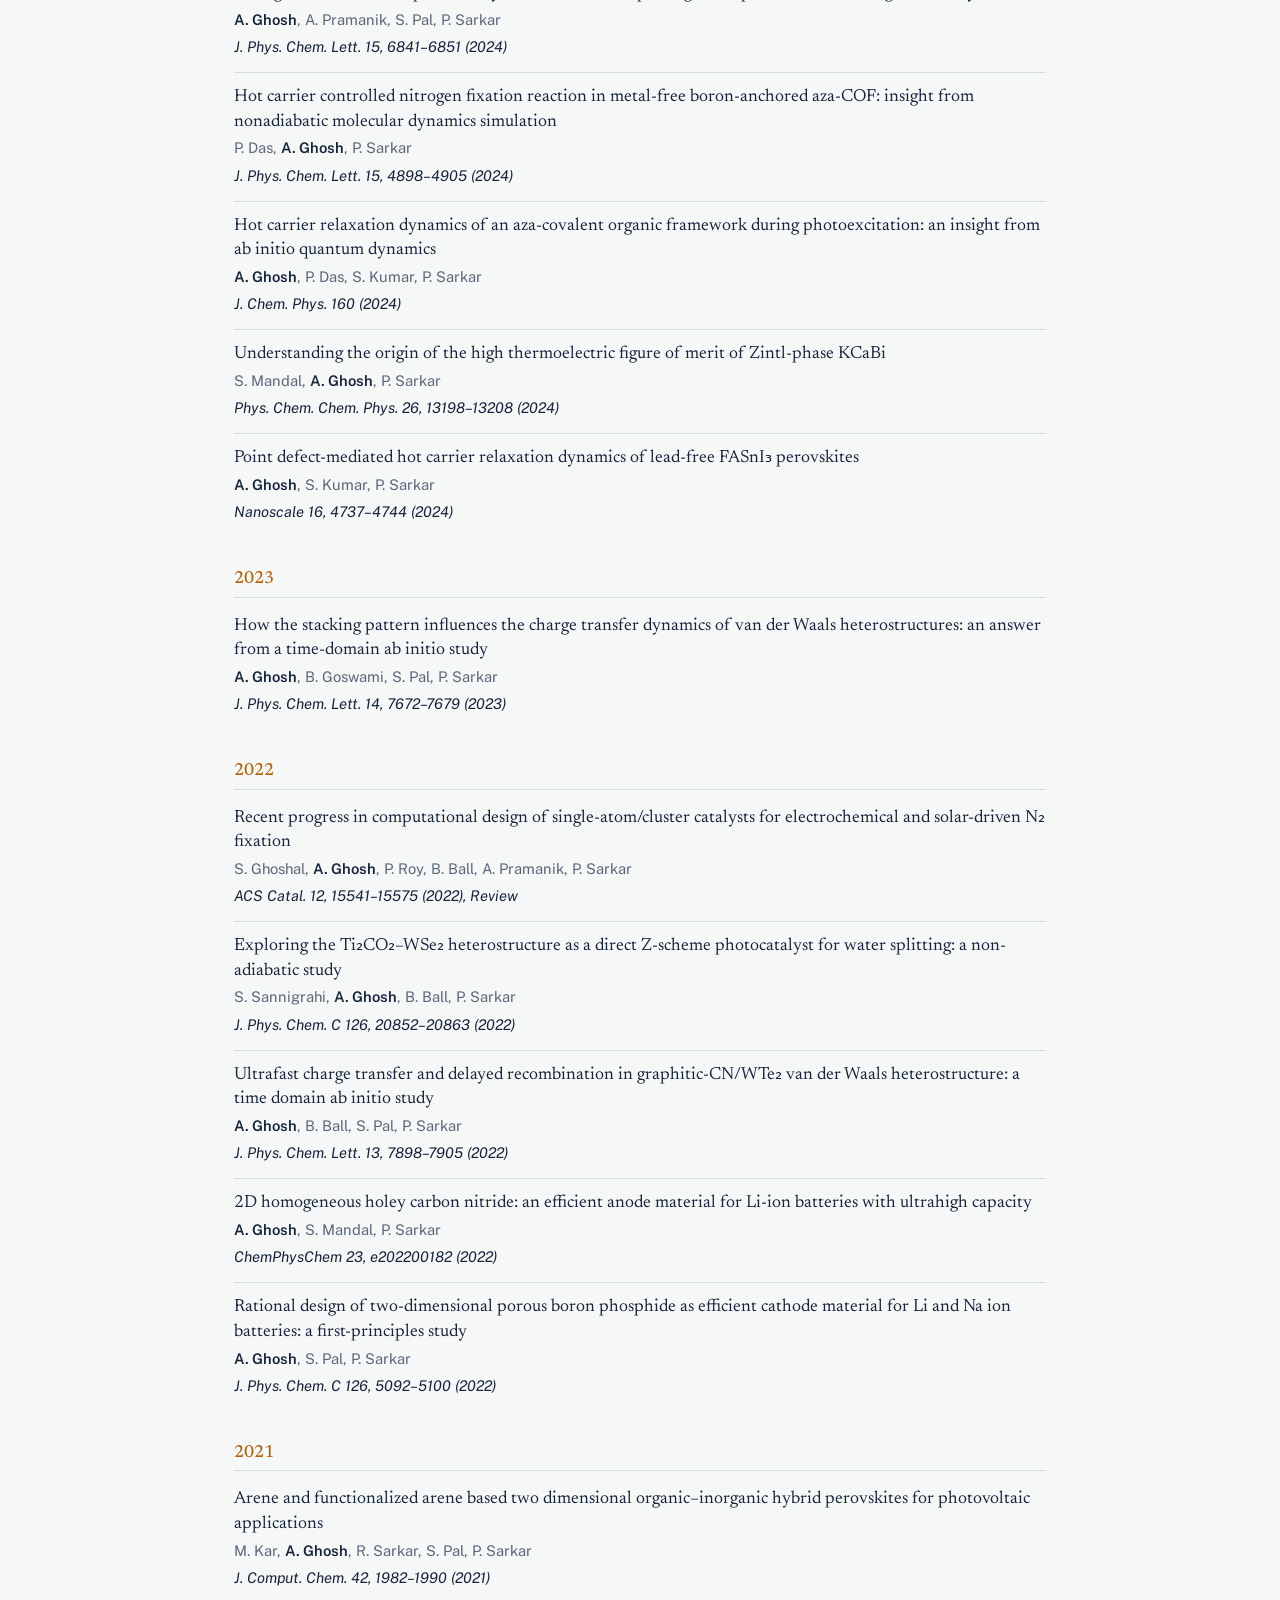
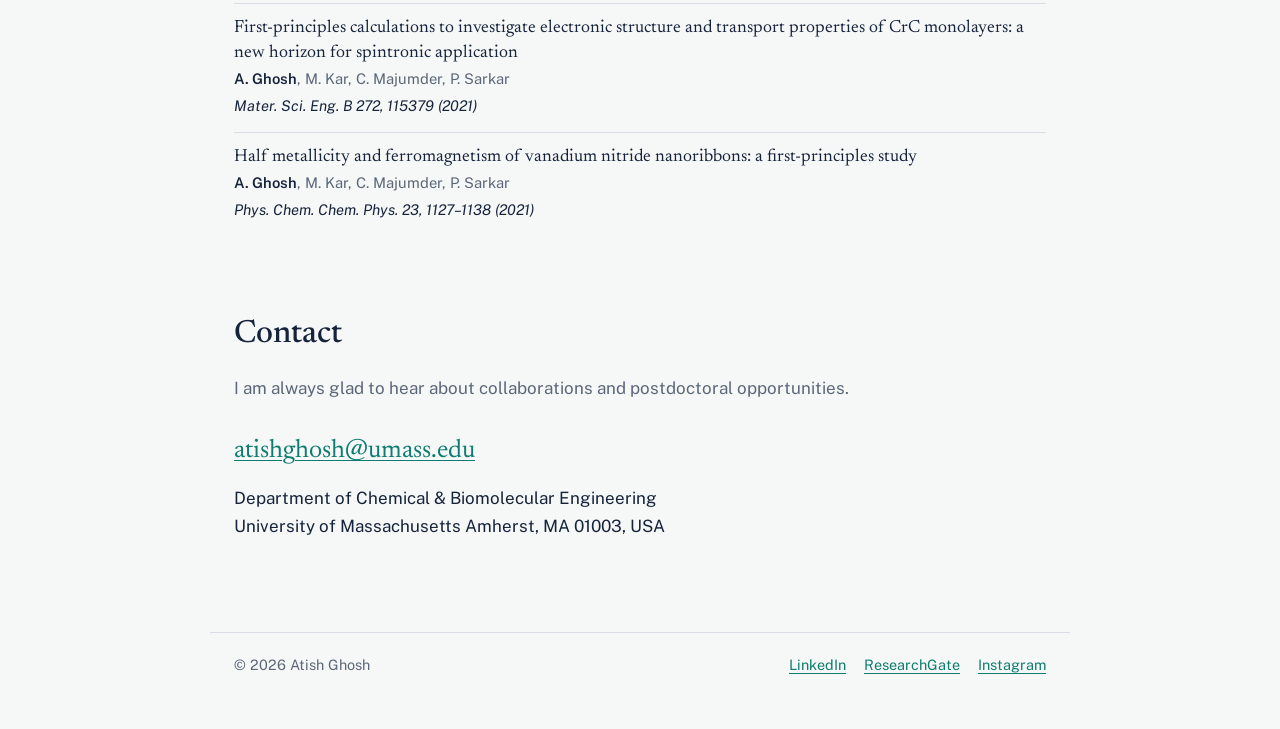
==== commit db2cad03: "Update article count in research section" ====
--- a/index.html
+++ b/index.html
@@ -55,7 +55,7 @@
   <!-- ============ RESEARCH ============ -->
   <section id="research" class="wrap section">
     <h2>Research</h2>
-    <p class="intro">My work spans photovoltaics, photocatalysis, electrocatalysis, spintronics and metal-ion batteries, with a focus on low-dimensional and nanostructured materials. It has led to 27 peer-reviewed articles, with one more in press.</p>
+    <p class="intro">My work spans photovoltaics, photocatalysis, electrocatalysis, spintronics and metal-ion batteries, with a focus on low-dimensional and nanostructured materials. It has led to 28 peer-reviewed articles, with one more in press.</p>
 
     <!-- EDIT: to add a theme, copy one <div class="theme"> ... </div> block -->
     <div class="themes">
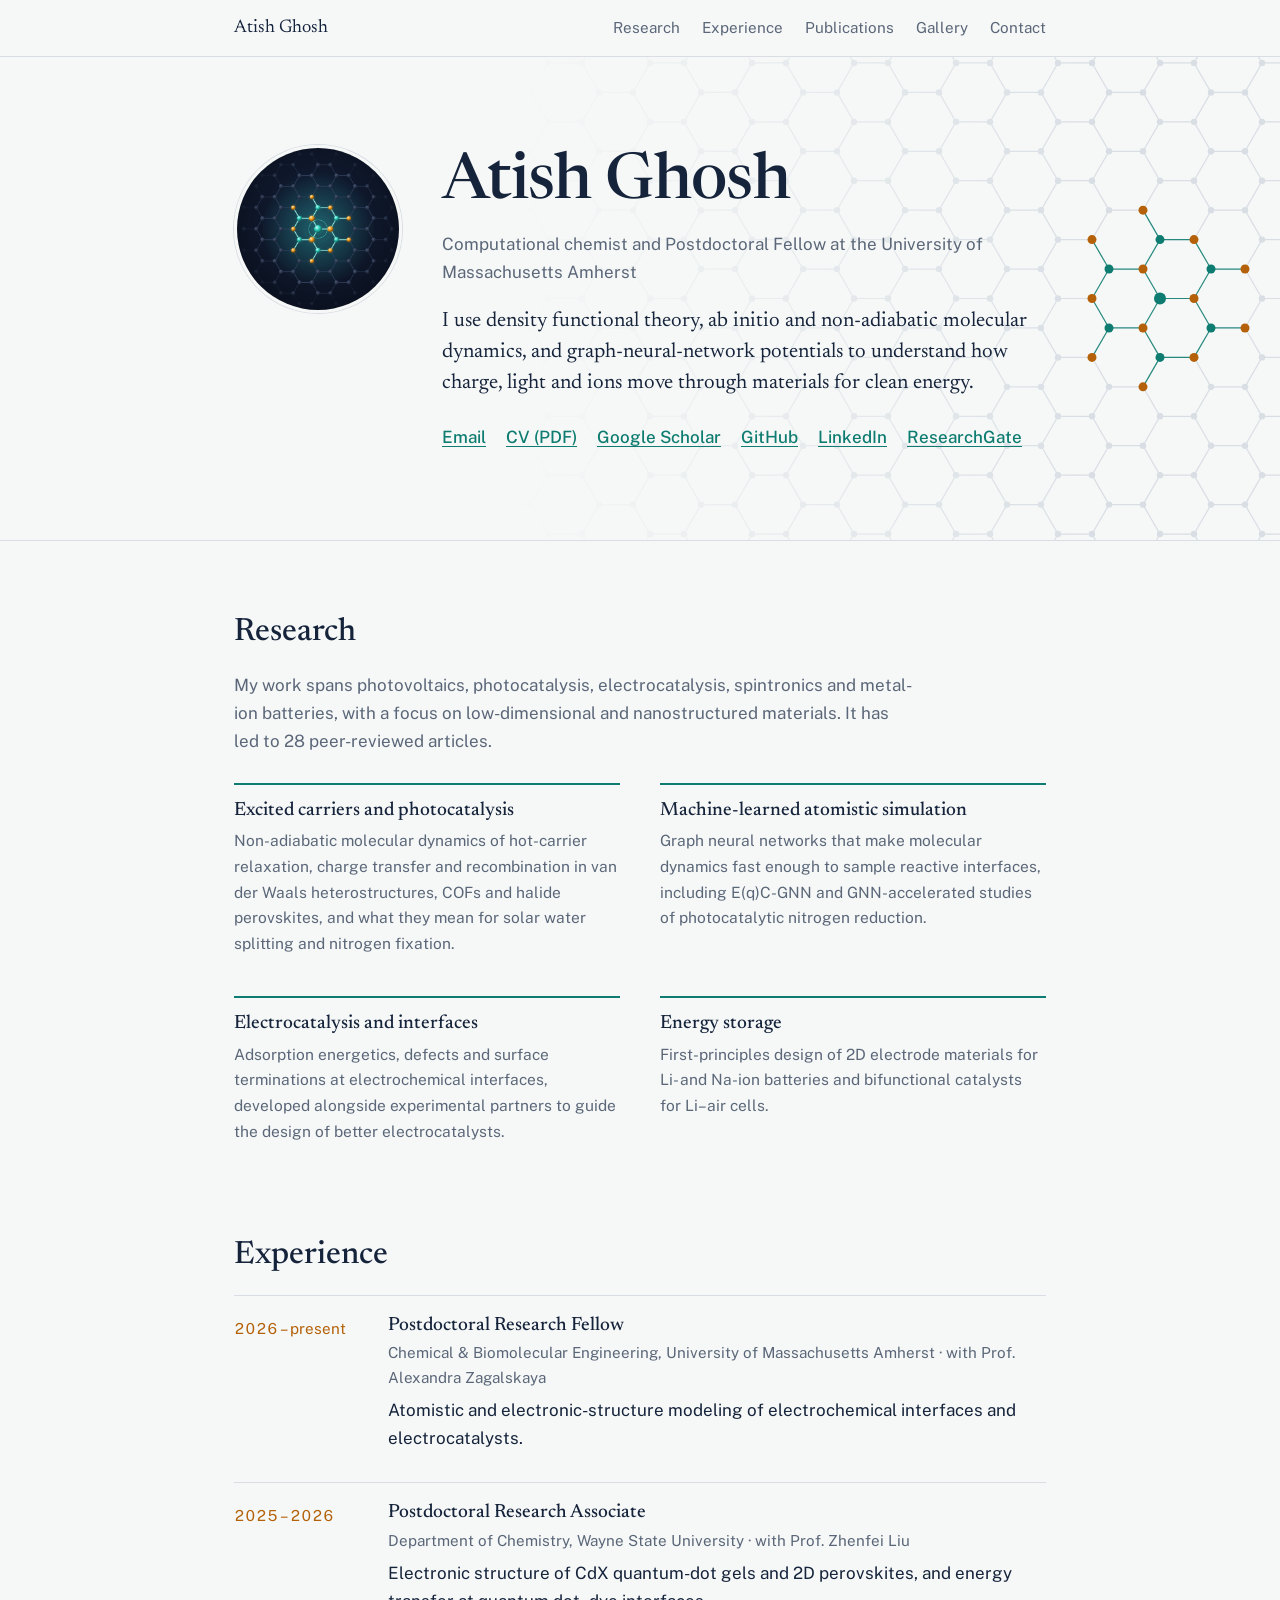
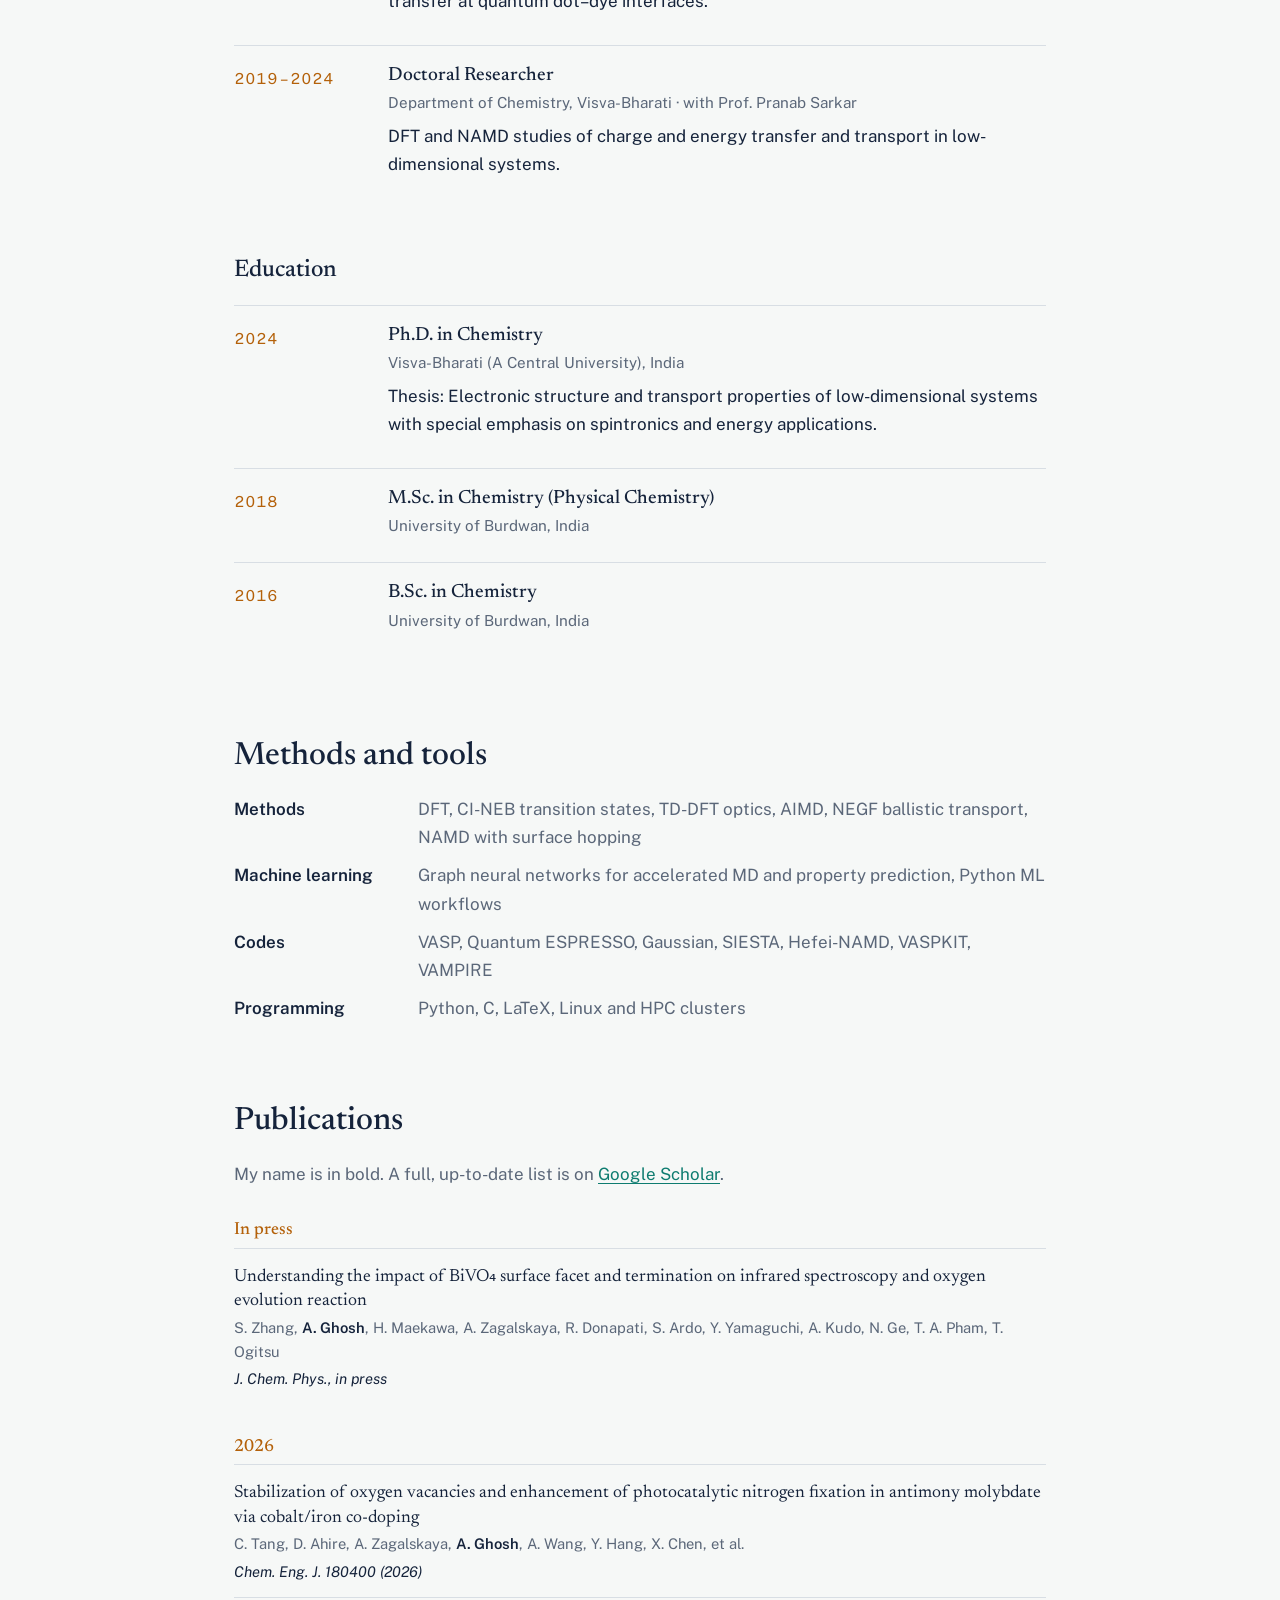
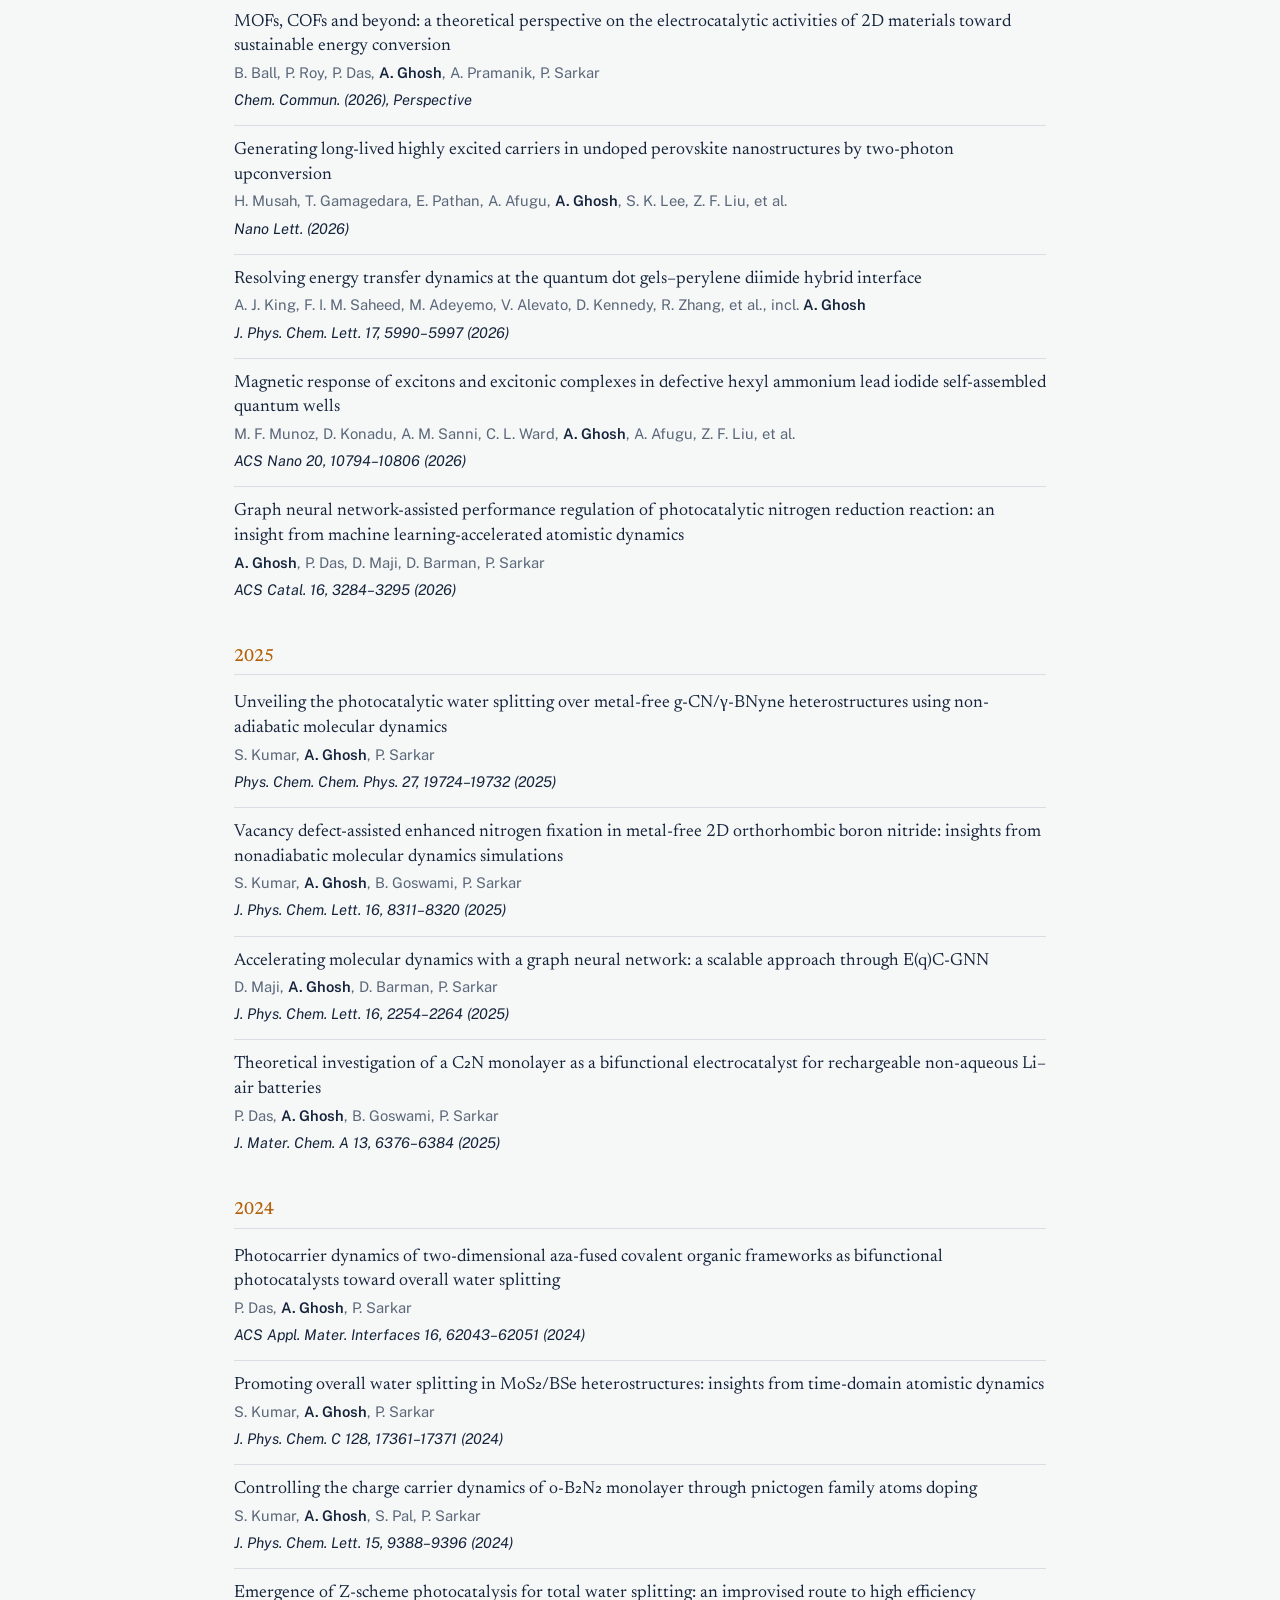
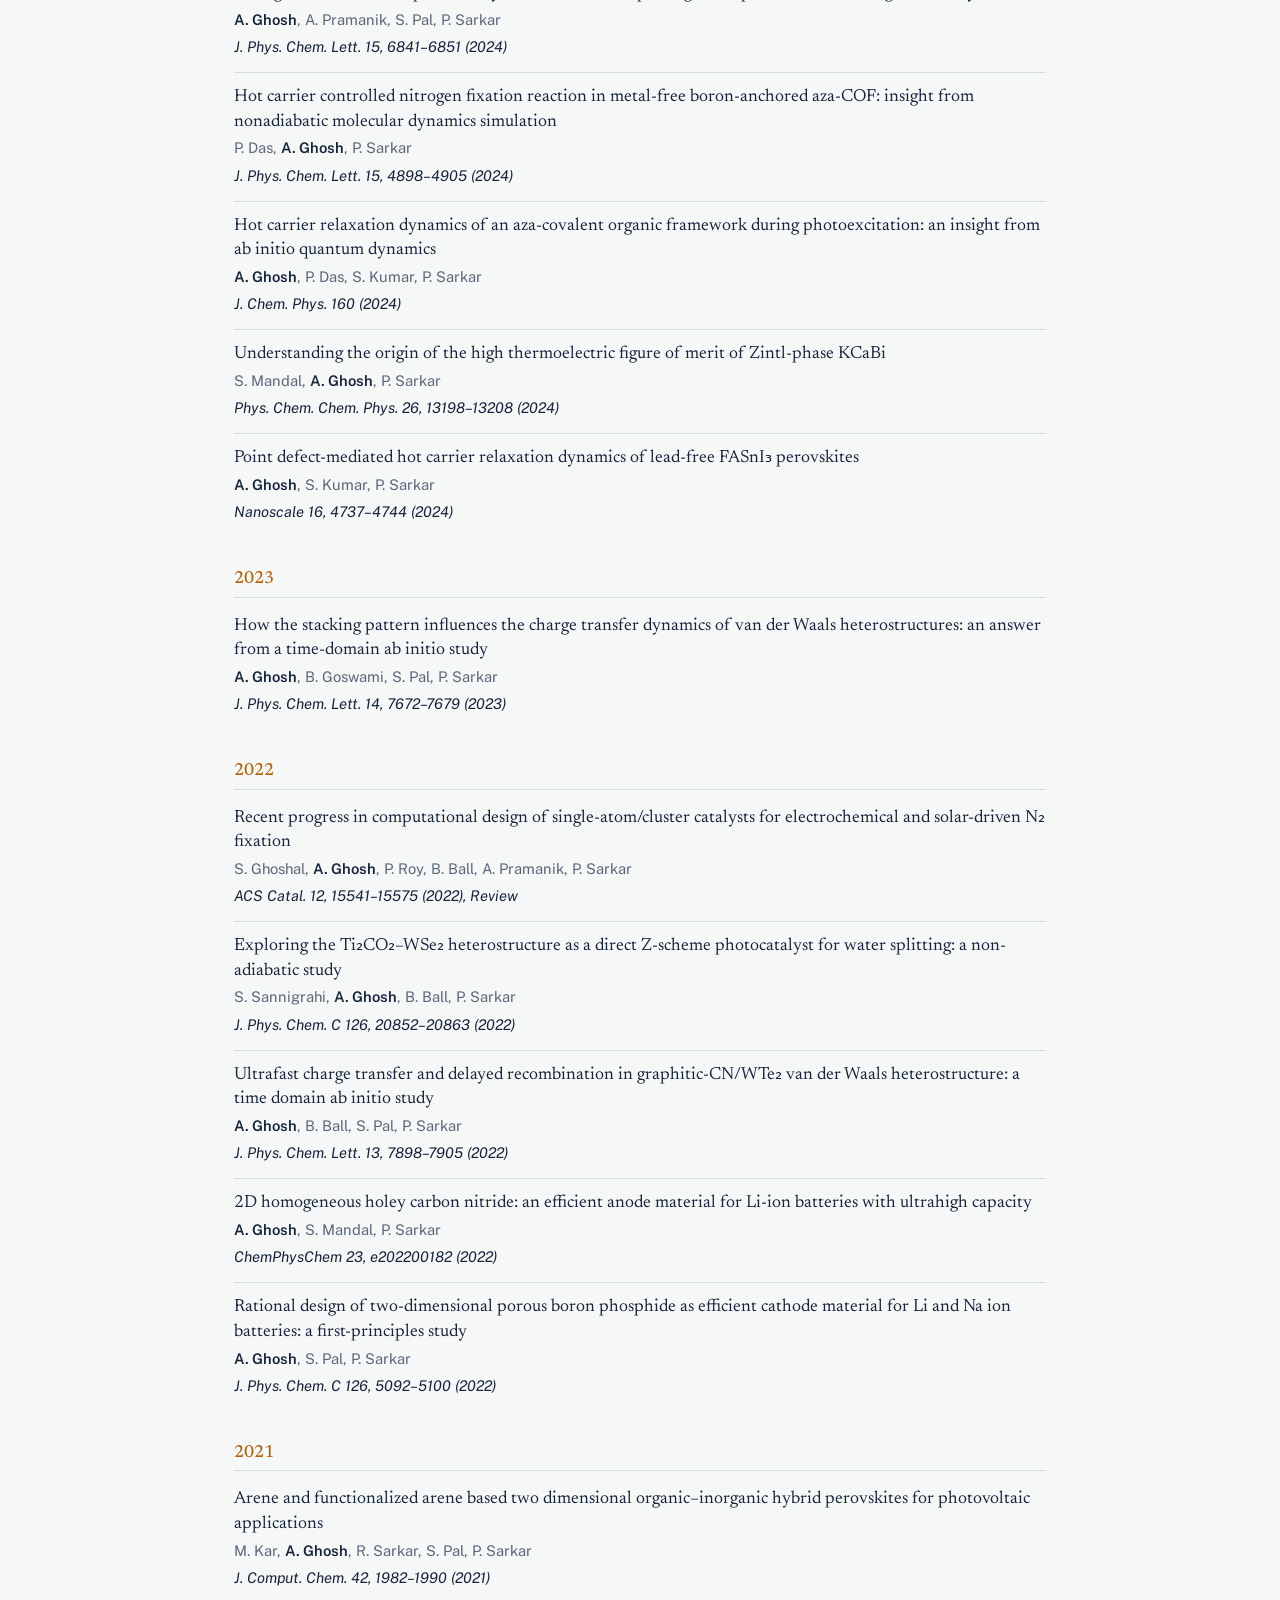
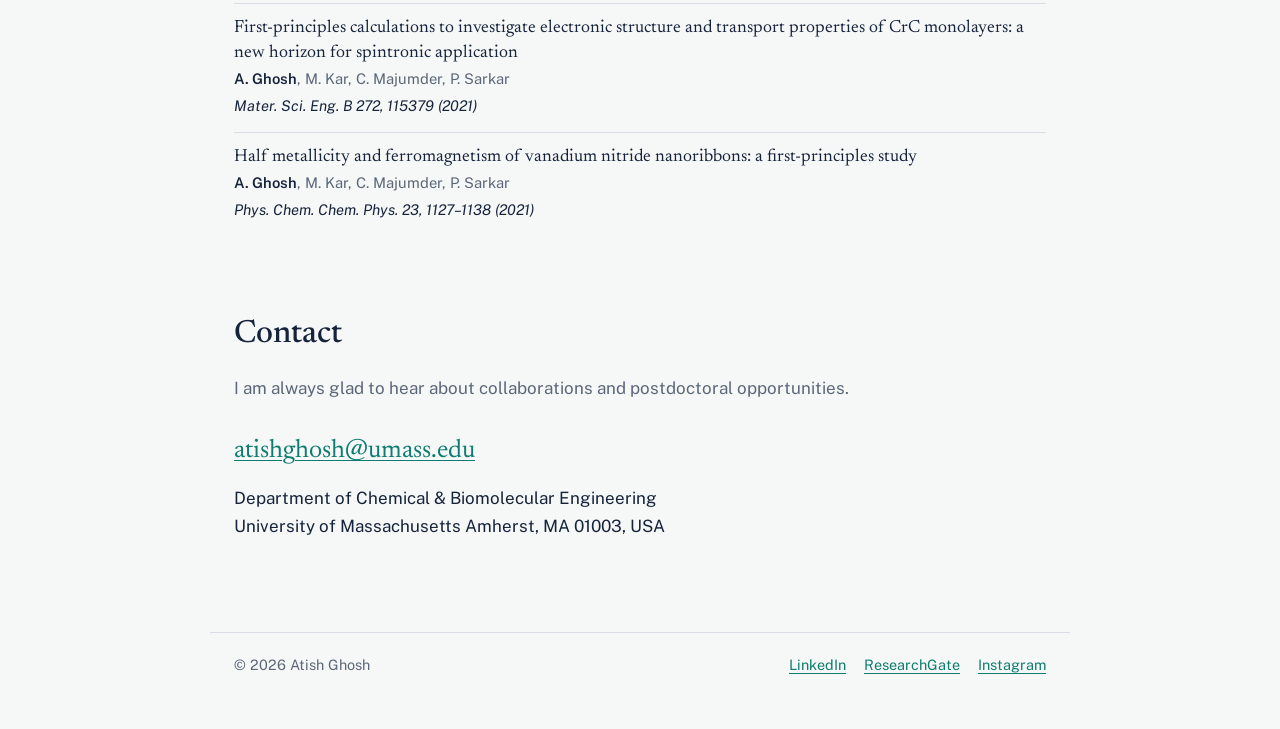
==== commit 76faf525: "Update research intro paragraph Removed mention of one article in press from the intro paragraph." ====
--- a/index.html
+++ b/index.html
@@ -55,7 +55,7 @@
   <!-- ============ RESEARCH ============ -->
   <section id="research" class="wrap section">
     <h2>Research</h2>
-    <p class="intro">My work spans photovoltaics, photocatalysis, electrocatalysis, spintronics and metal-ion batteries, with a focus on low-dimensional and nanostructured materials. It has led to 28 peer-reviewed articles, with one more in press.</p>
+    <p class="intro">My work spans photovoltaics, photocatalysis, electrocatalysis, spintronics and metal-ion batteries, with a focus on low-dimensional and nanostructured materials. It has led to 28 peer-reviewed articles.</p>
 
     <!-- EDIT: to add a theme, copy one <div class="theme"> ... </div> block -->
     <div class="themes">
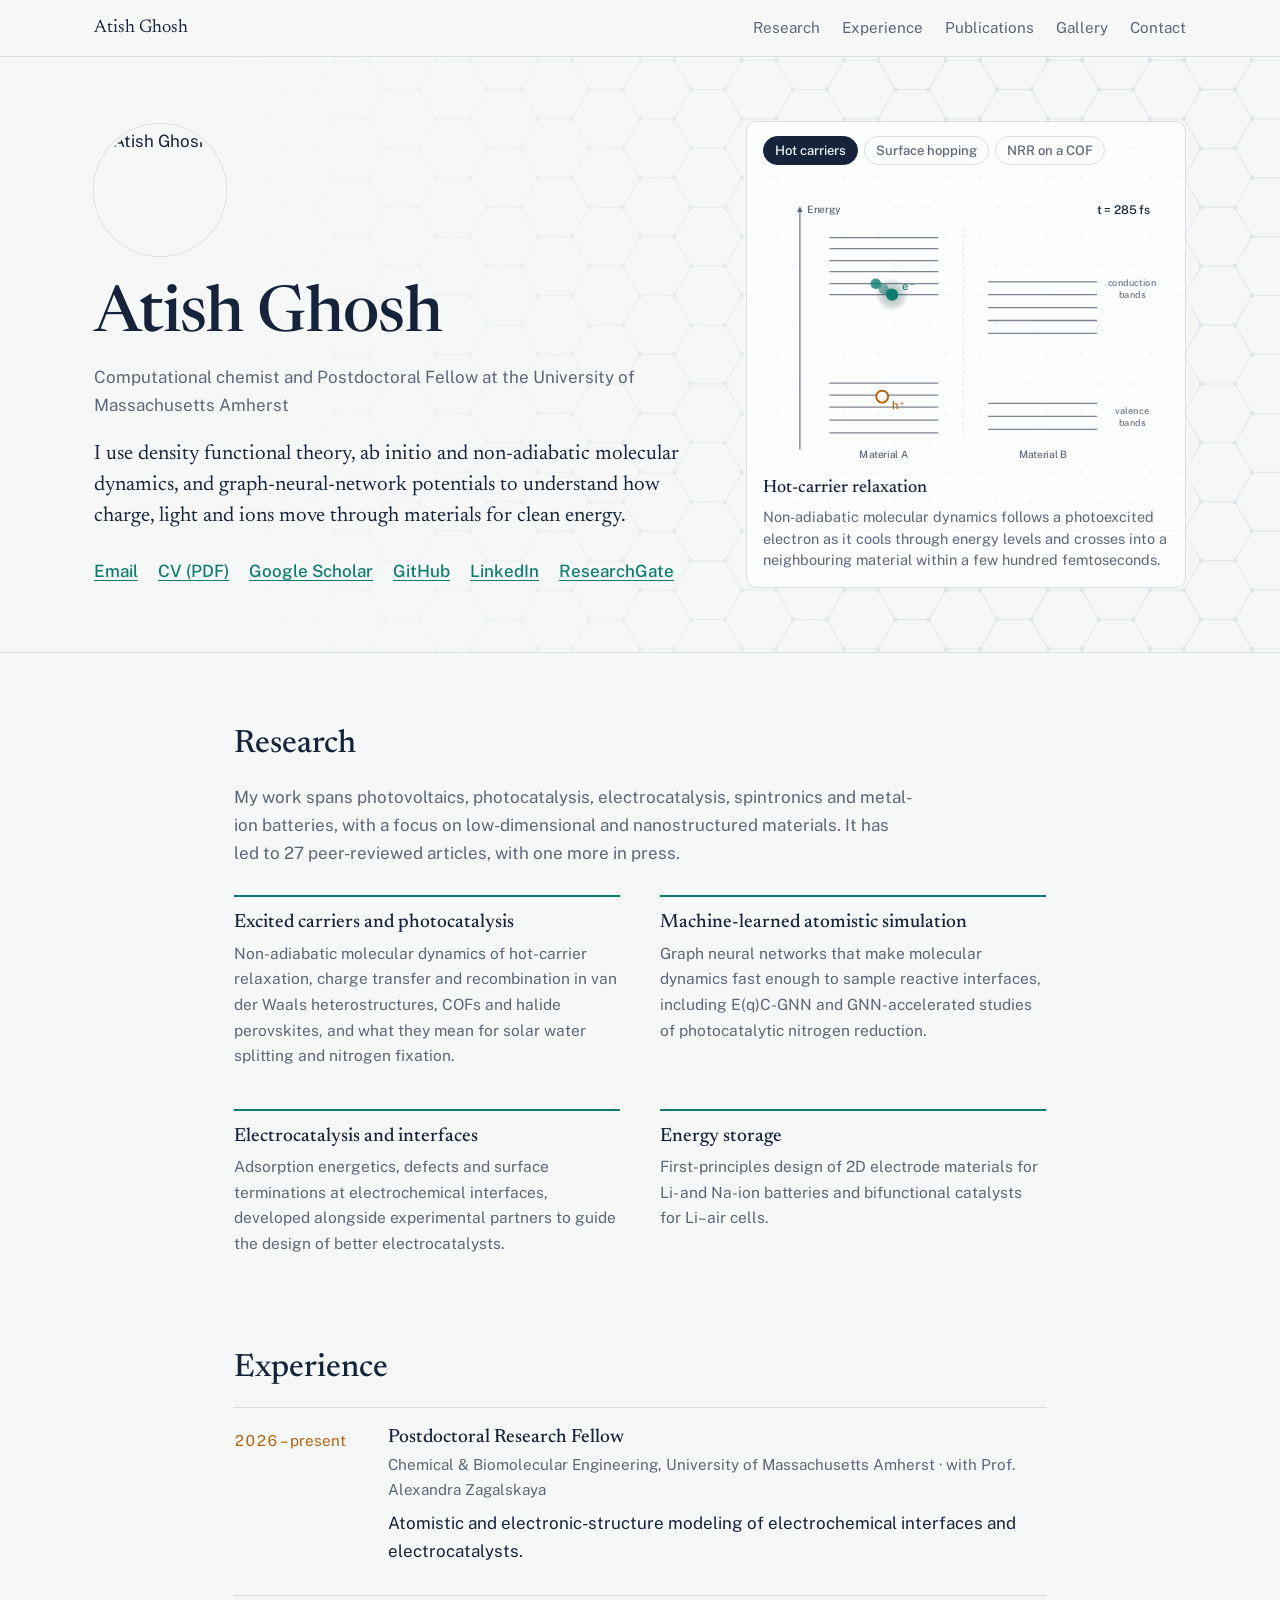
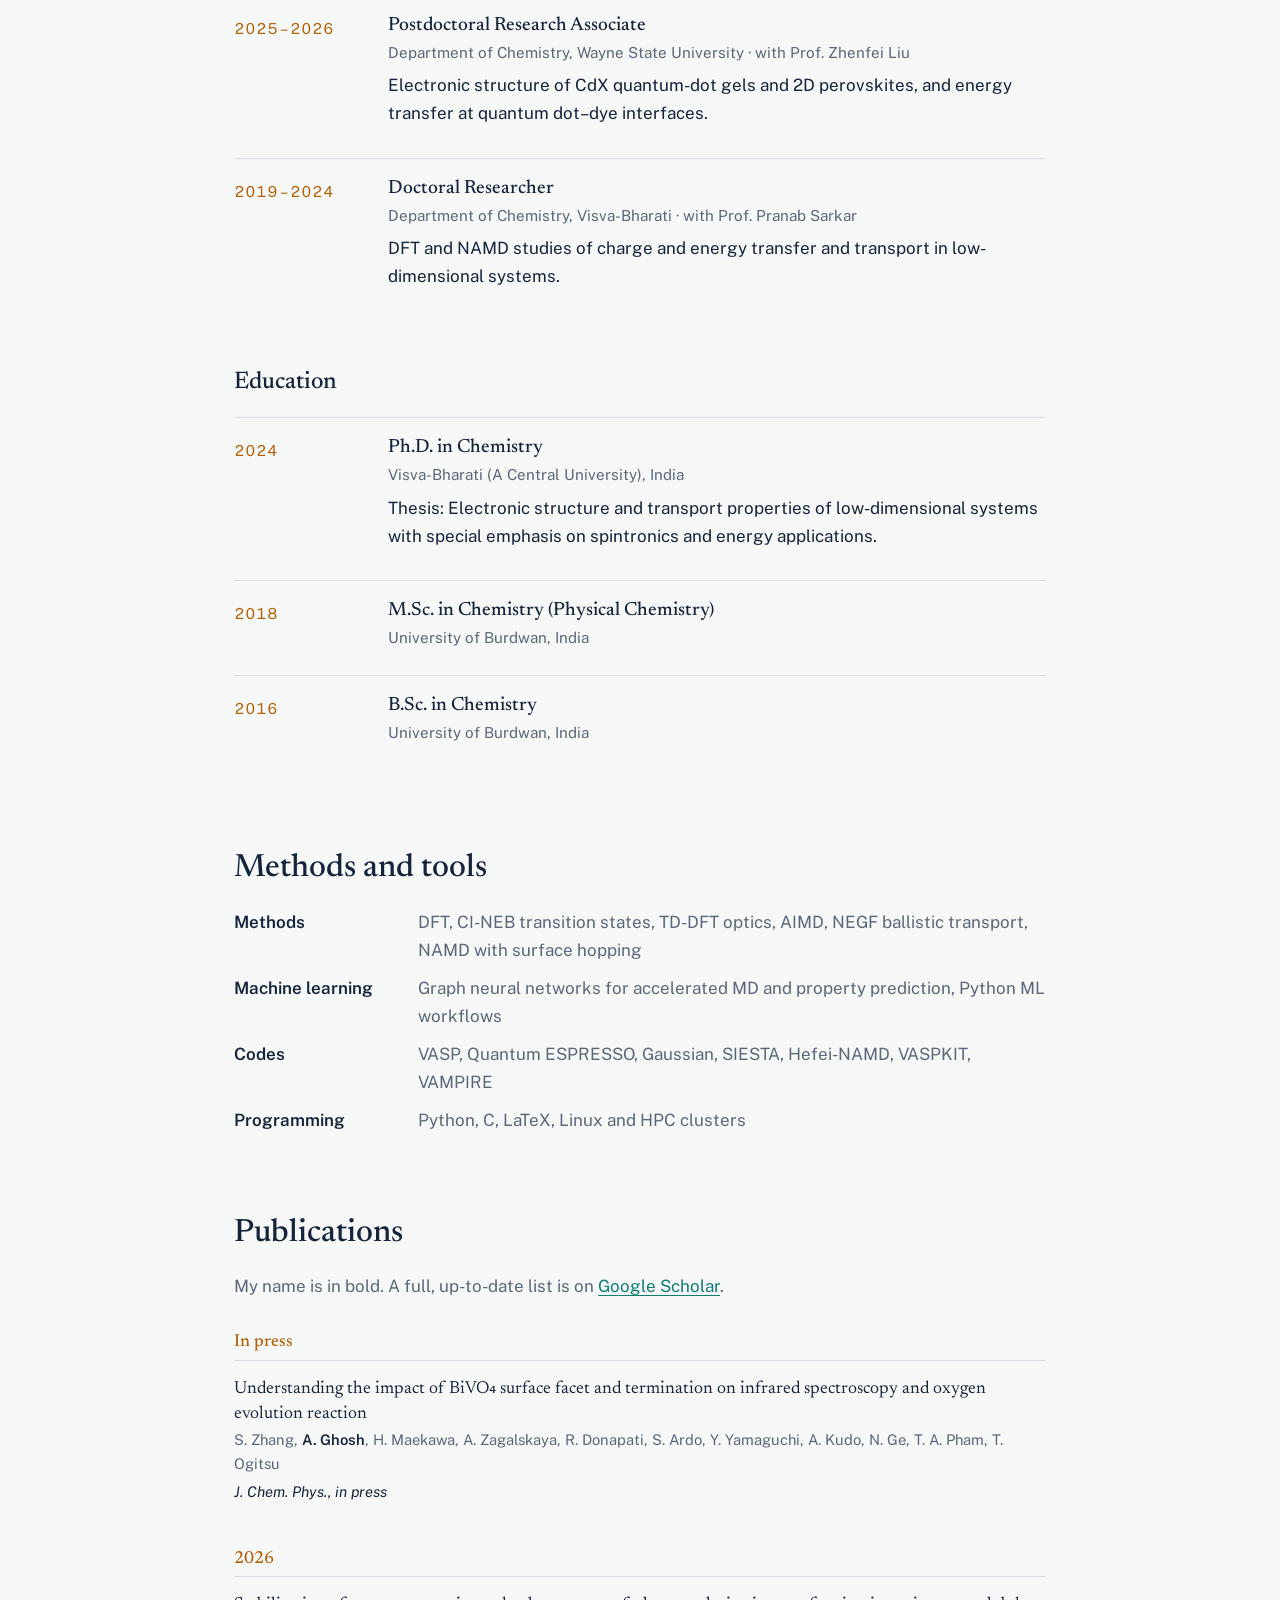
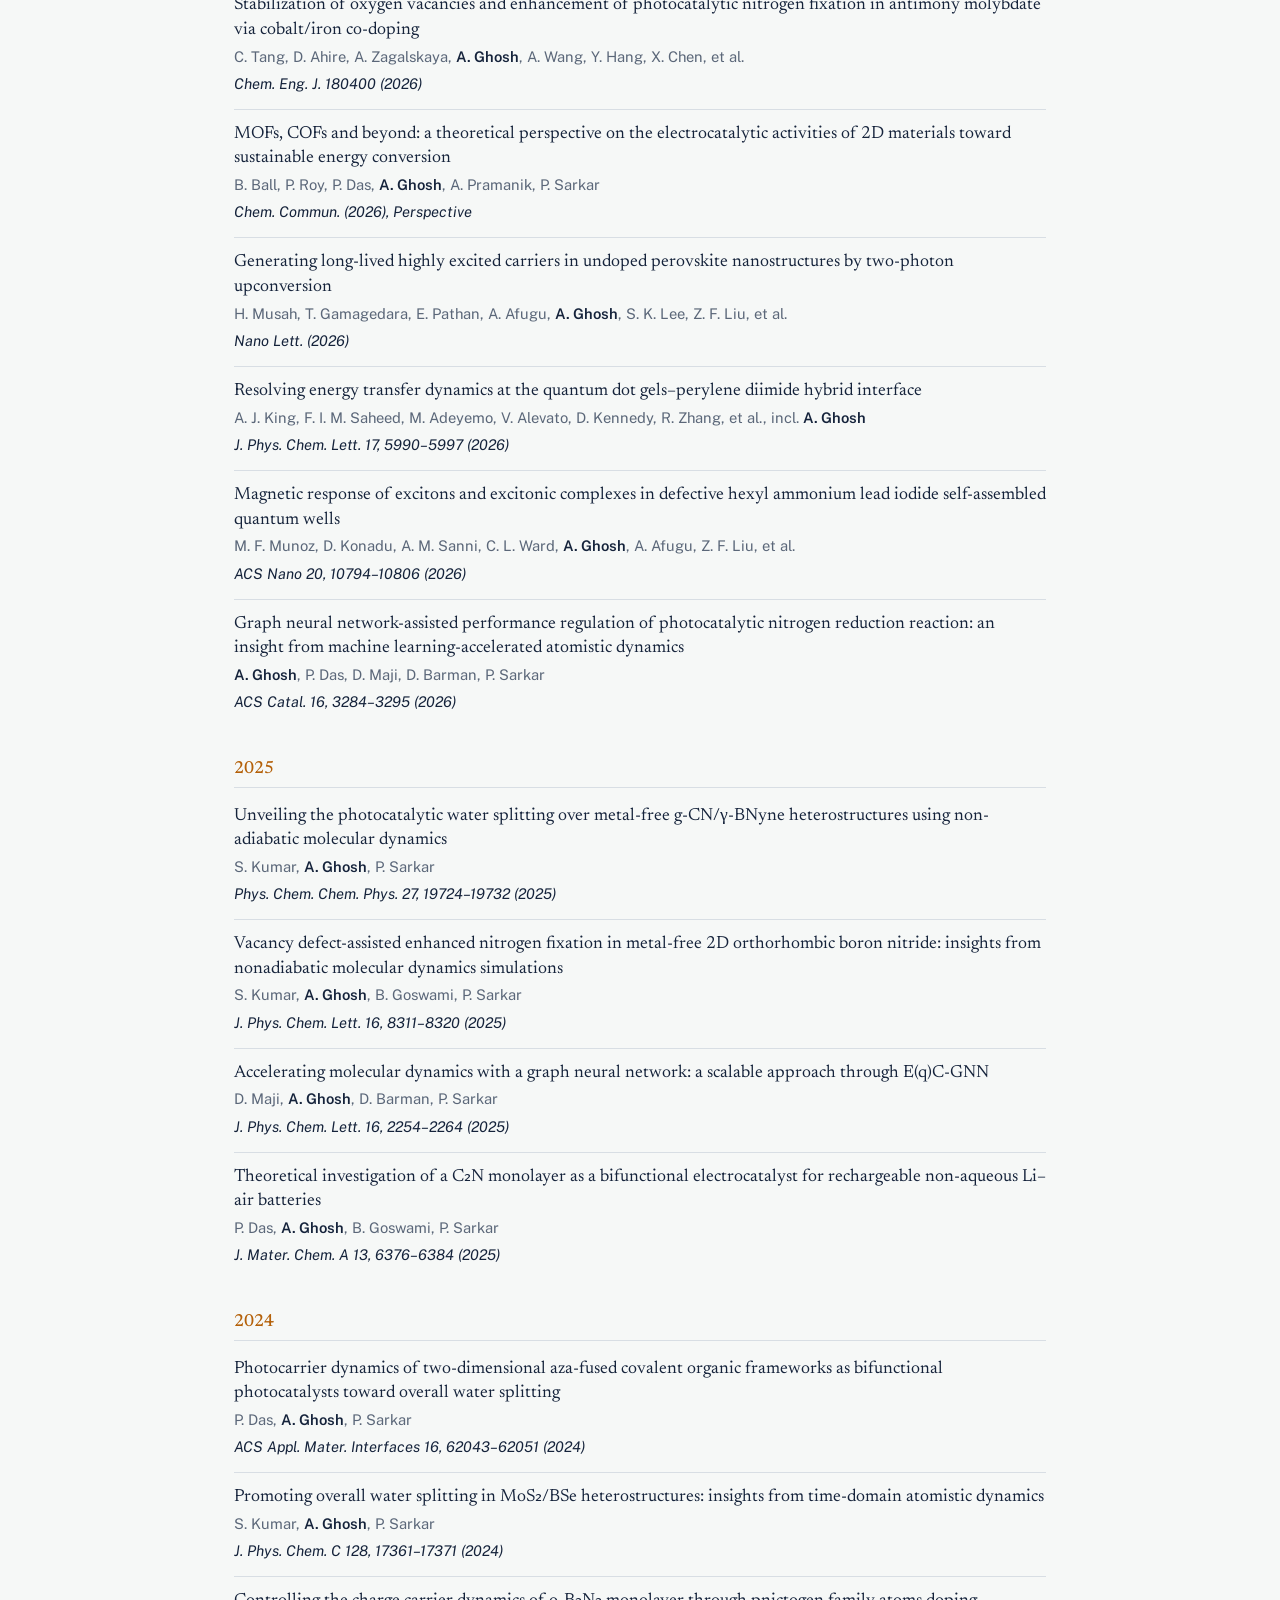
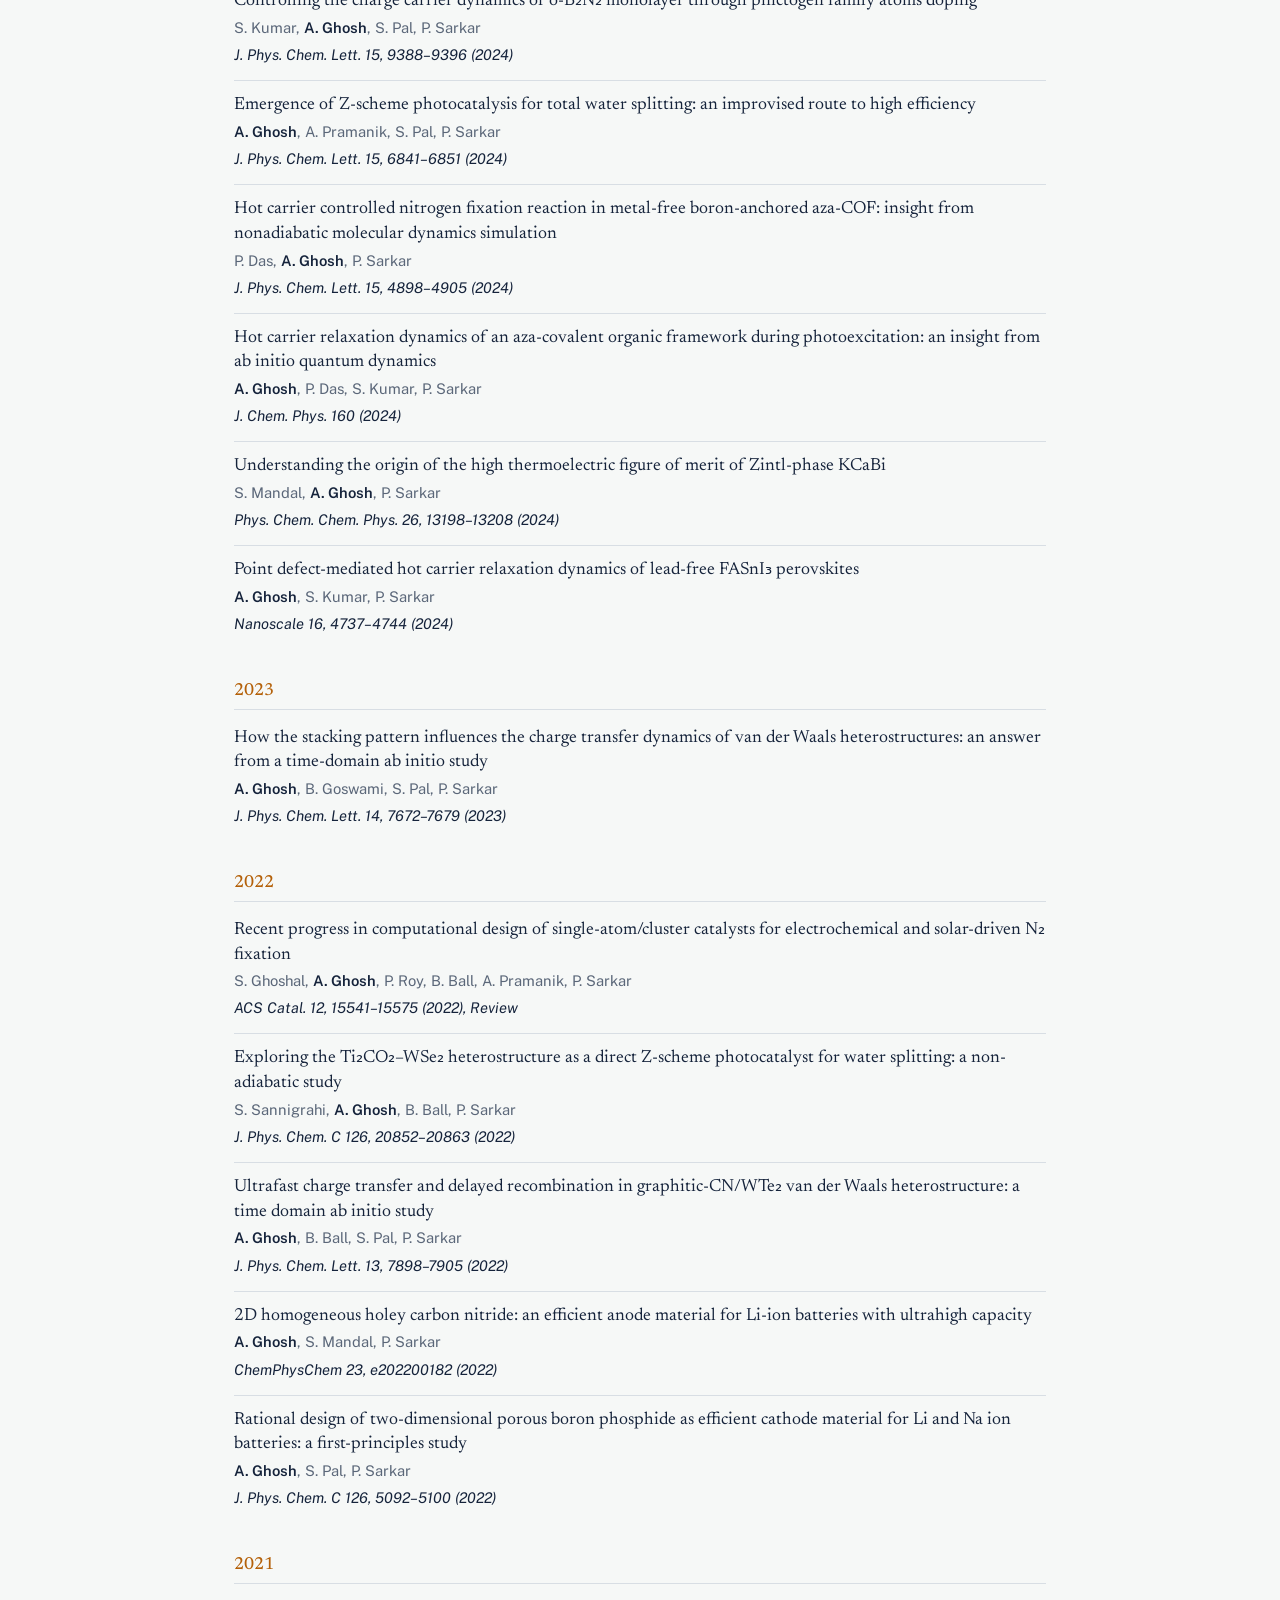
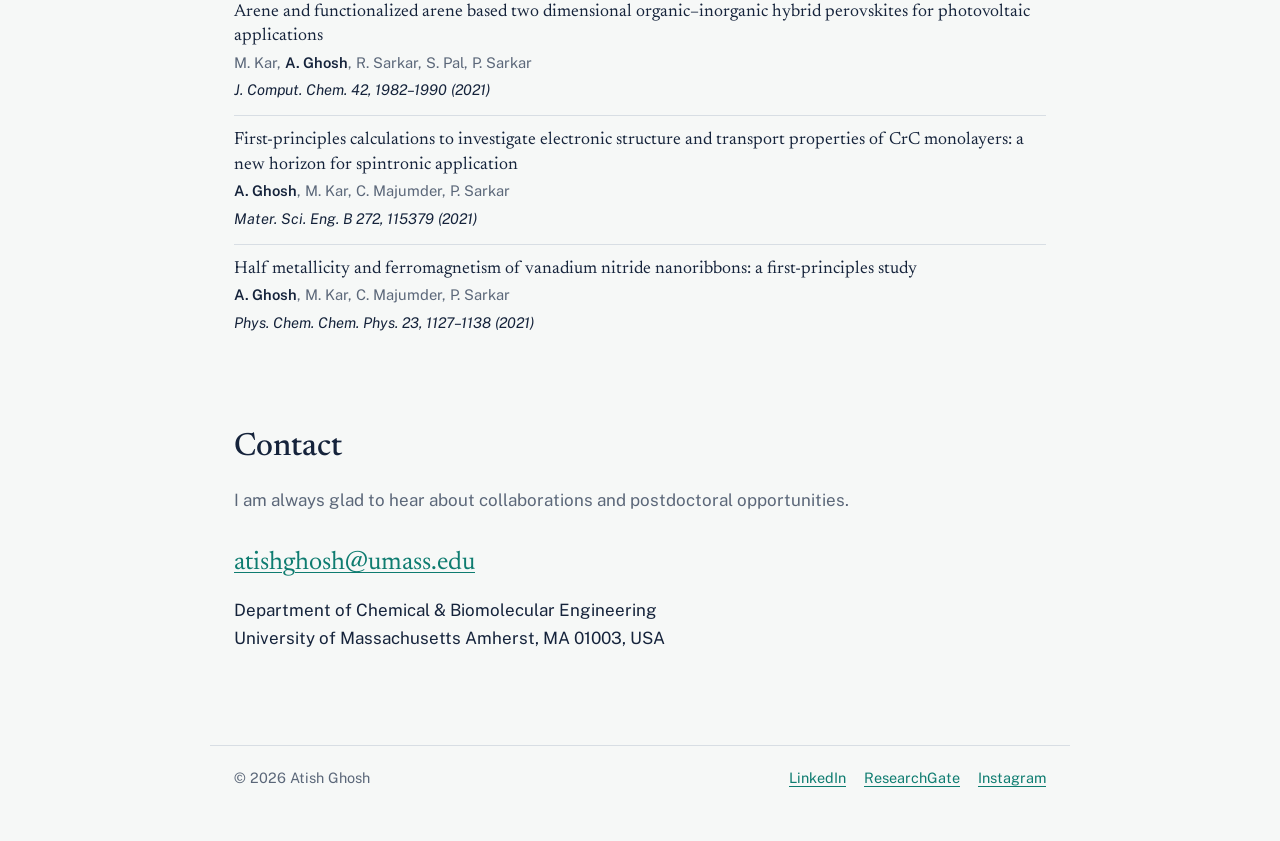
==== commit 670cc1f2: "Add files via upload" ====
--- a/index.html
+++ b/index.html
@@ -33,9 +33,9 @@
   <section class="hero">
     <canvas id="lattice" aria-hidden="true"></canvas>
     <div class="wrap hero-inner">
-      <!-- EDIT: replace assets/profile.png with your own photo (square, at least 400×400) -->
-      <img class="portrait" src="assets/profile.png" alt="Atish Ghosh">
-      <div>
+      <div class="hero-text">
+        <!-- EDIT: your photo is assets/profile.jpg. To change it, upload a new square photo with the same name -->
+        <img class="portrait" src="assets/profile.jpg" alt="Atish Ghosh">
         <h1>Atish Ghosh</h1>
         <p class="role">Computational chemist and Postdoctoral Fellow at the University of Massachusetts Amherst</p>
         <p class="lede">I use density functional theory, ab initio and non-adiabatic molecular dynamics, and graph-neural-network potentials to understand how charge, light and ions move through materials for clean energy.</p>
@@ -49,13 +49,24 @@
           <li><a href="https://www.researchgate.net/profile/Atish-Ghosh-2">ResearchGate</a></li>
         </ul>
       </div>
+
+      <!-- Animated research scenes. The titles and captions are written in script.js (search for EDIT there) -->
+      <figure class="stage">
+        <div class="stage-tabs">
+          <button type="button" data-scene="0">Hot carriers</button>
+          <button type="button" data-scene="1">Surface hopping</button>
+          <button type="button" data-scene="2">NRR on a COF</button>
+        </div>
+        <canvas id="scene" role="img" aria-label="Animation of my research"></canvas>
+        <figcaption><span id="scene-title"></span><span id="scene-text"></span></figcaption>
+      </figure>
     </div>
   </section>
 
   <!-- ============ RESEARCH ============ -->
   <section id="research" class="wrap section">
     <h2>Research</h2>
-    <p class="intro">My work spans photovoltaics, photocatalysis, electrocatalysis, spintronics and metal-ion batteries, with a focus on low-dimensional and nanostructured materials. It has led to 28 peer-reviewed articles.</p>
+    <p class="intro">My work spans photovoltaics, photocatalysis, electrocatalysis, spintronics and metal-ion batteries, with a focus on low-dimensional and nanostructured materials. It has led to 27 peer-reviewed articles, with one more in press.</p>
 
     <!-- EDIT: to add a theme, copy one <div class="theme"> ... </div> block -->
     <div class="themes">
--- a/style.css
+++ b/style.css
@@ -12,6 +12,9 @@
   --serif: "Newsreader", Georgia, "Times New Roman", serif;
   --sans: "Public Sans", "Helvetica Neue", Arial, sans-serif;
   --width: 860px;        /* max width of the content column */
+  --panel: rgba(255,255,255,.72); /* background of the animation box */
+  --blue: #2f5fbf;       /* nitrogen atoms in the animation */
+  --rose: #c2417a;       /* boron atom in the animation */
 }
 @media (prefers-color-scheme: dark) {
   :root {
@@ -21,6 +24,9 @@
     --teal: #3fd3c0;
     --amber: #f2a33a;
     --rule: #24314a;
+    --panel: rgba(16,26,46,.78);
+    --blue: #7ea4ff;
+    --rose: #f07aaa;
   }
 }
 
@@ -62,24 +68,42 @@
 /* ---------- hero ---------- */
 .hero { position: relative; overflow: hidden; border-bottom: 1px solid var(--rule); }
 #lattice {
-  position: absolute; inset: 0; width: 100%; height: 100%;
-  -webkit-mask-image: linear-gradient(90deg, transparent 40%, #000 85%);
-          mask-image: linear-gradient(90deg, transparent 40%, #000 85%);
-}
+  position: absolute; inset: 0; width: 100%; height: 100%; opacity: .7;
+  -webkit-mask-image: linear-gradient(90deg, transparent 15%, #000 70%);
+          mask-image: linear-gradient(90deg, transparent 15%, #000 70%);
+}
+.hero .wrap, .topbar .wrap { max-width: 1140px; }
 .hero-inner {
   position: relative;
-  display: grid; grid-template-columns: 168px 1fr; gap: 40px; align-items: start;
-  padding-top: 88px; padding-bottom: 88px;
+  display: grid; grid-template-columns: 1fr 440px; gap: 56px; align-items: center;
+  padding-top: 64px; padding-bottom: 64px;
 }
 .portrait {
-  width: 168px; height: 168px; border-radius: 50%; object-fit: cover;
-  border: 3px solid var(--paper); box-shadow: 0 0 0 1px var(--rule);
+  display: block; width: 132px; height: 132px; border-radius: 50%; object-fit: cover;
+  border: 3px solid var(--paper); box-shadow: 0 0 0 1px var(--rule); margin-bottom: 22px;
 }
 .hero h1 { font-size: clamp(2.6rem, 6vw, 4rem); font-weight: 500; letter-spacing: -.01em; }
 .role { color: var(--muted); margin: .5rem 0 1.25rem; }
 .lede { font-family: var(--serif); font-size: 1.3rem; line-height: 1.5; max-width: 30em; }
 .links { list-style: none; padding: 0; margin: 1.5rem 0 0; display: flex; flex-wrap: wrap; gap: 8px 20px; }
 .links a { font-weight: 500; }
+
+/* animated research scenes on the right of the header */
+.stage {
+  margin: 0; background: var(--panel); border: 1px solid var(--rule); border-radius: 10px;
+  padding: 14px 16px 16px;
+}
+.stage-tabs { display: flex; flex-wrap: wrap; gap: 6px; margin-bottom: 8px; }
+.stage-tabs button {
+  font: 500 .82rem/1 var(--sans); color: var(--muted); background: transparent;
+  border: 1px solid var(--rule); border-radius: 999px; padding: 7px 11px; cursor: pointer; white-space: nowrap;
+}
+.stage-tabs button[aria-pressed="true"] { color: var(--paper); background: var(--ink); border-color: var(--ink); }
+.stage-tabs button:focus-visible { outline: 2px solid var(--teal); outline-offset: 2px; }
+#scene { display: block; width: 100%; aspect-ratio: 440 / 320; }
+.stage figcaption { min-height: 4.6em; margin-top: 6px; }
+#scene-title { display: block; font-family: var(--serif); font-size: 1.12rem; font-weight: 500; }
+#scene-text { display: block; color: var(--muted); font-size: .9rem; line-height: 1.5; margin-top: 2px; }
 
 /* ---------- sections ---------- */
 .section { padding-top: 72px; padding-bottom: 8px; }
@@ -130,17 +154,19 @@
 /* ---------- phones ---------- */
 @media (max-width: 680px) {
   .nav-links { display: none; }
-  .hero-inner { grid-template-columns: 1fr; gap: 24px; padding-top: 48px; padding-bottom: 56px; }
-  .portrait { width: 120px; height: 120px; }
+  .portrait { width: 112px; height: 112px; }
+  .stage { padding: 12px; }
+  .stage-tabs button { padding: 7px 9px; font-size: .78rem; }
   #lattice { opacity: .35; -webkit-mask-image: none; mask-image: none; }
   .themes { grid-template-columns: 1fr; }
   .timeline li, .skills { grid-template-columns: 1fr; gap: 4px; }
   .skills dd { margin-bottom: 10px; }
 }
 
-/* medium screens: keep the lattice quiet so it never sits under text */
-@media (max-width: 1180px) and (min-width: 681px) {
-  #lattice { opacity: .45; }
+/* narrower screens: the animation moves below the text */
+@media (max-width: 1000px) {
+  .hero-inner { grid-template-columns: 1fr; gap: 36px; padding-top: 48px; padding-bottom: 56px; }
+  .stage { max-width: 520px; }
 }
 
 /* =========================================================
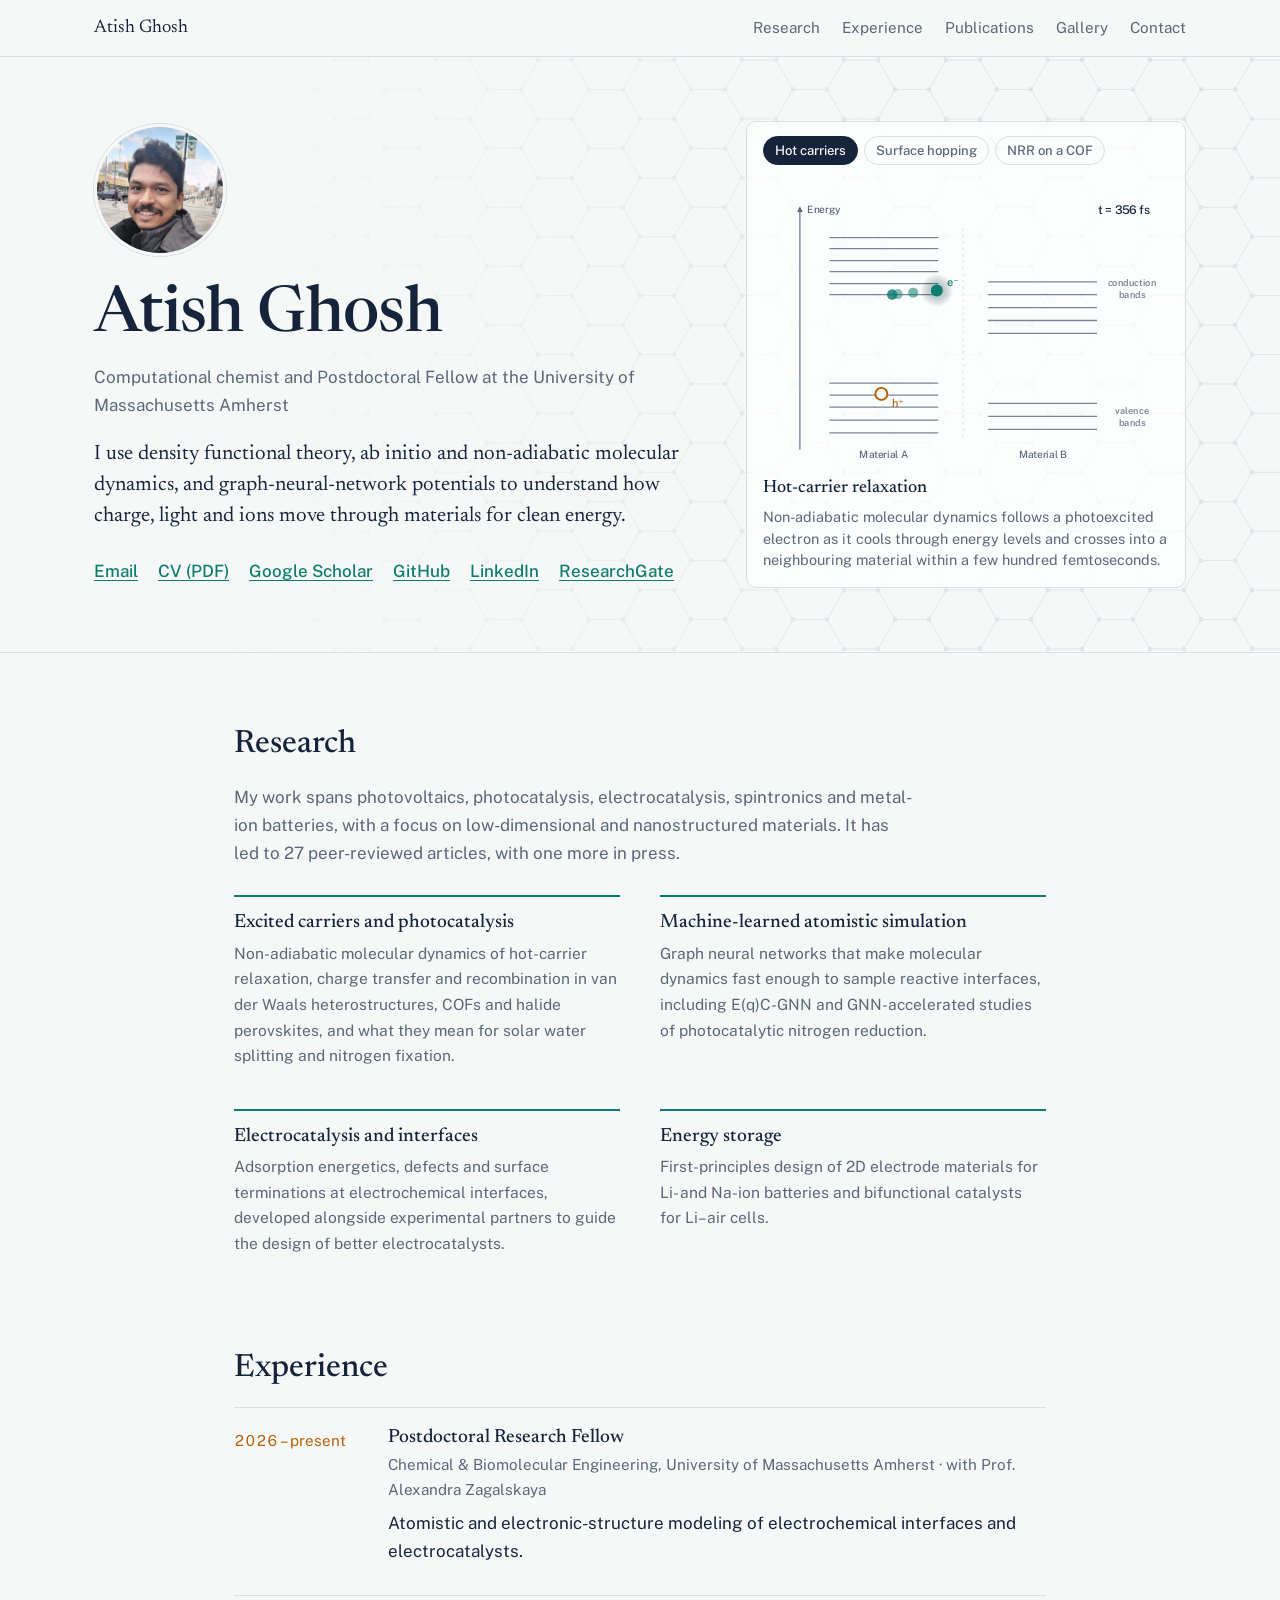
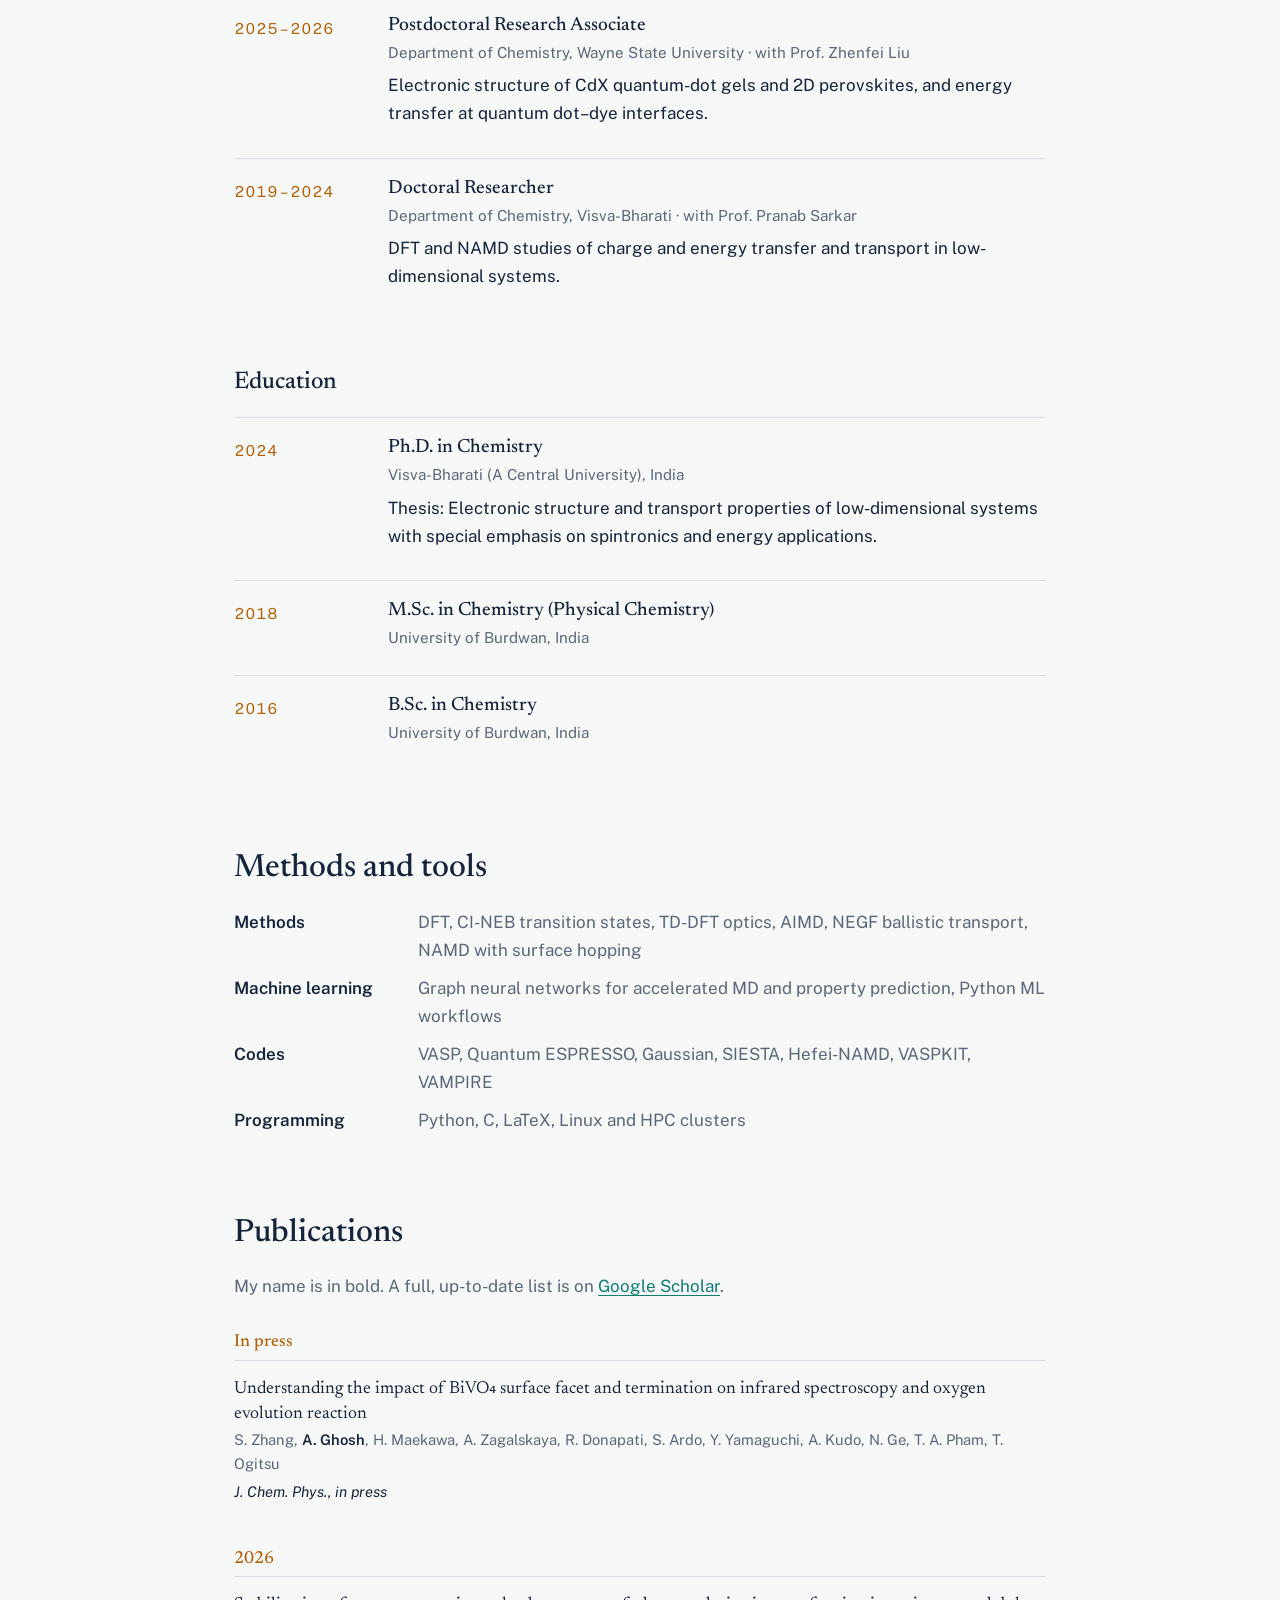
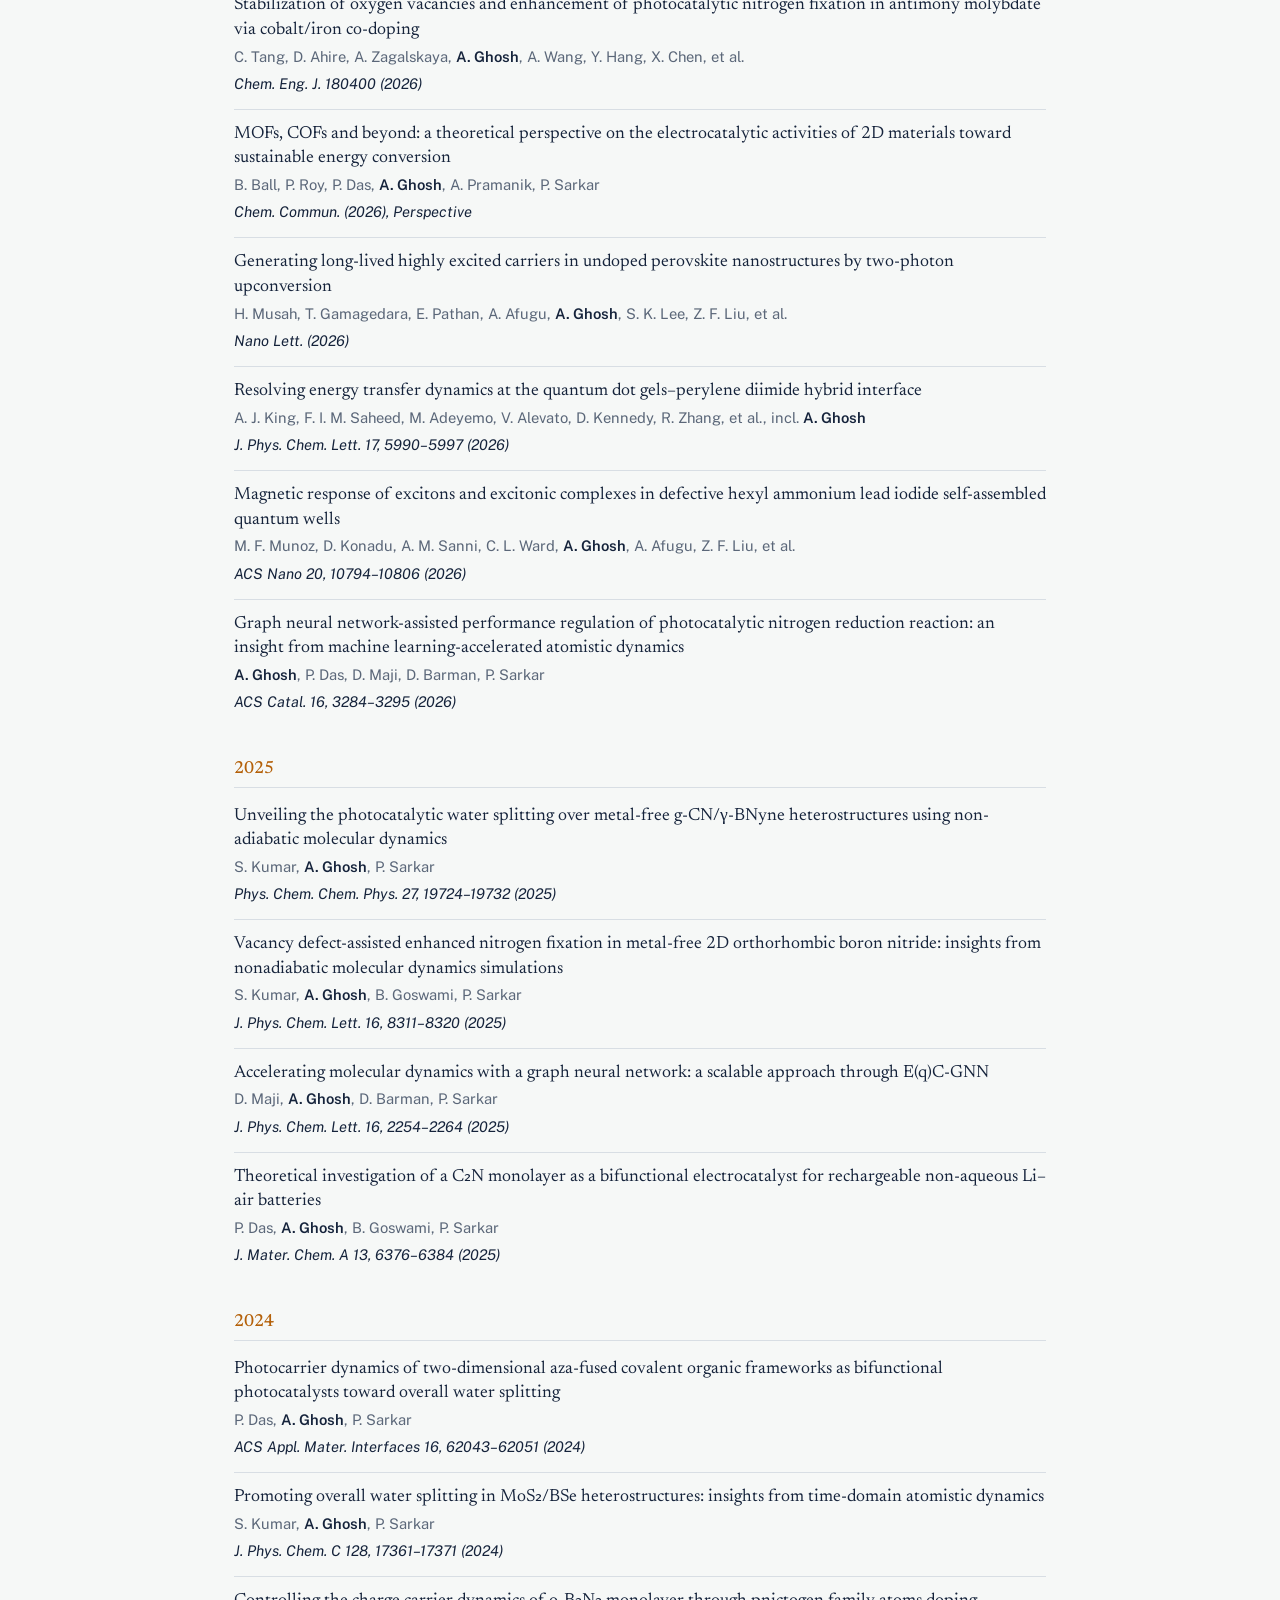
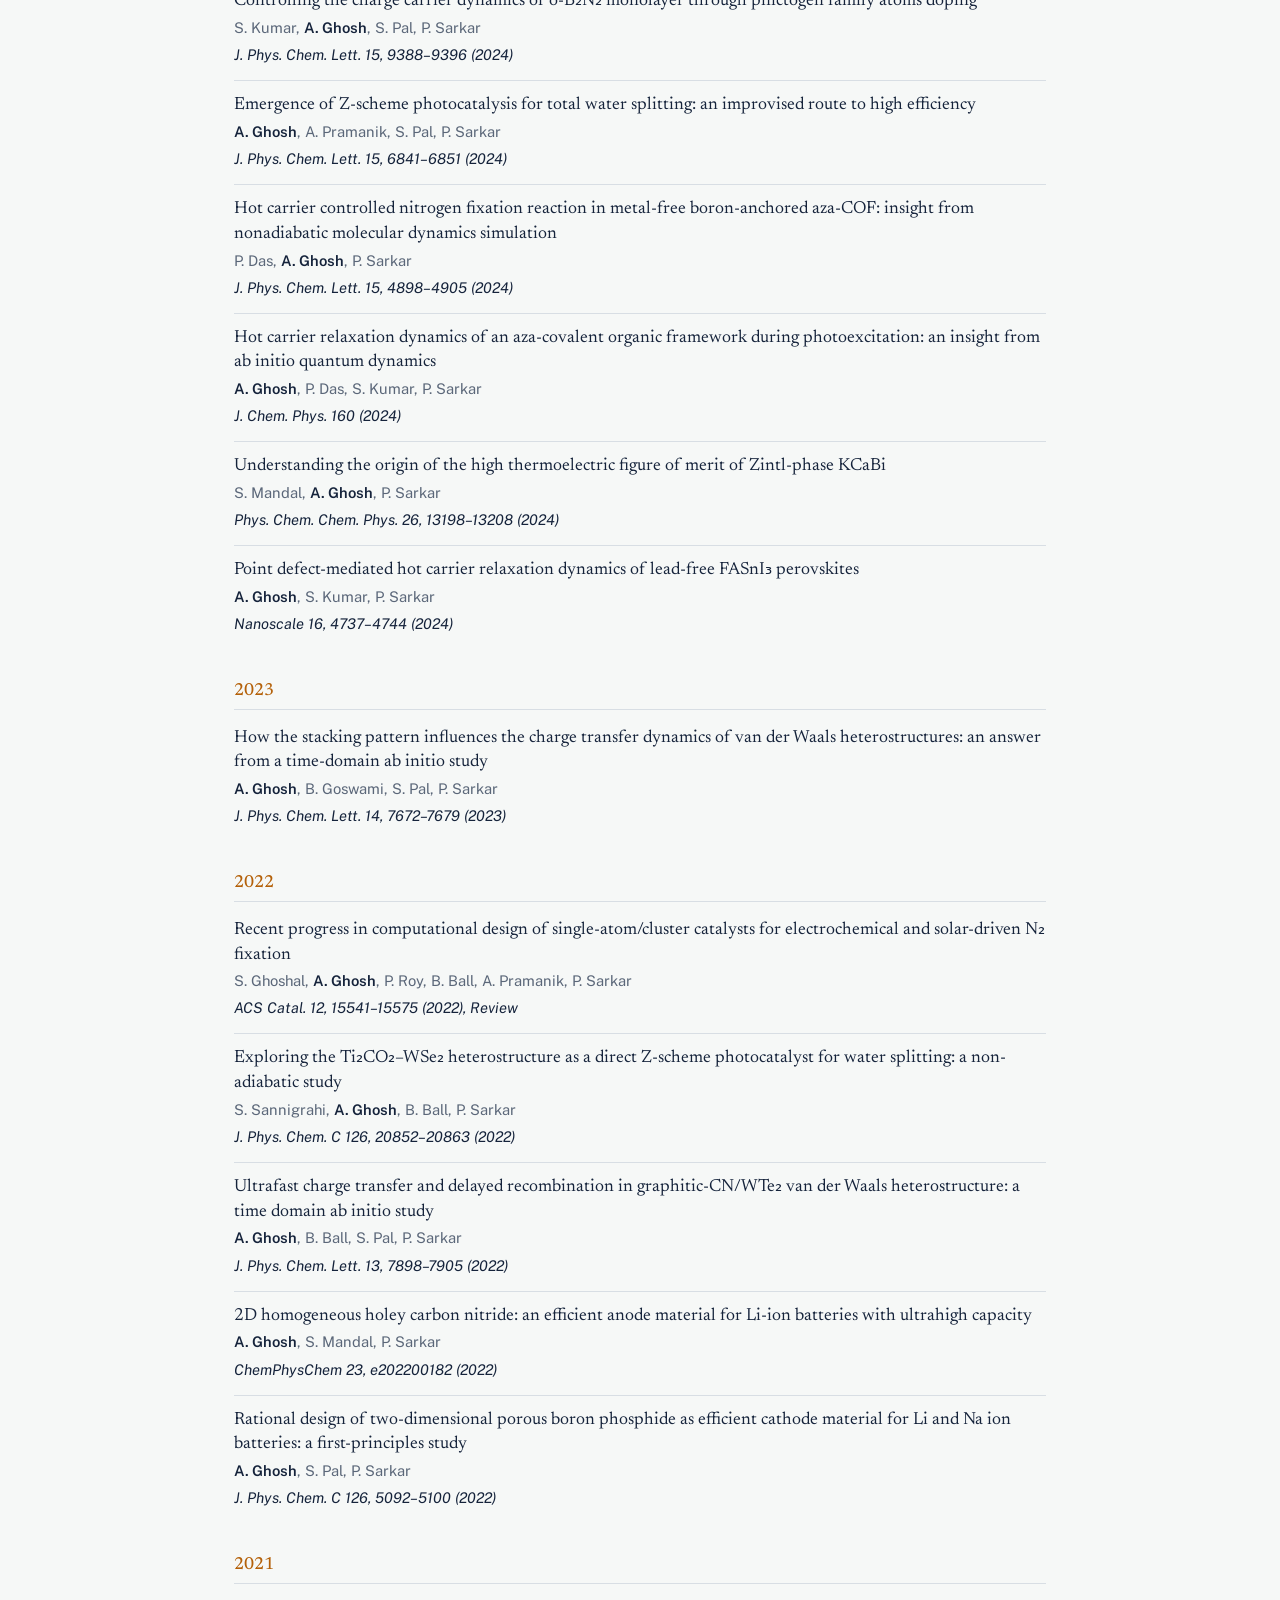
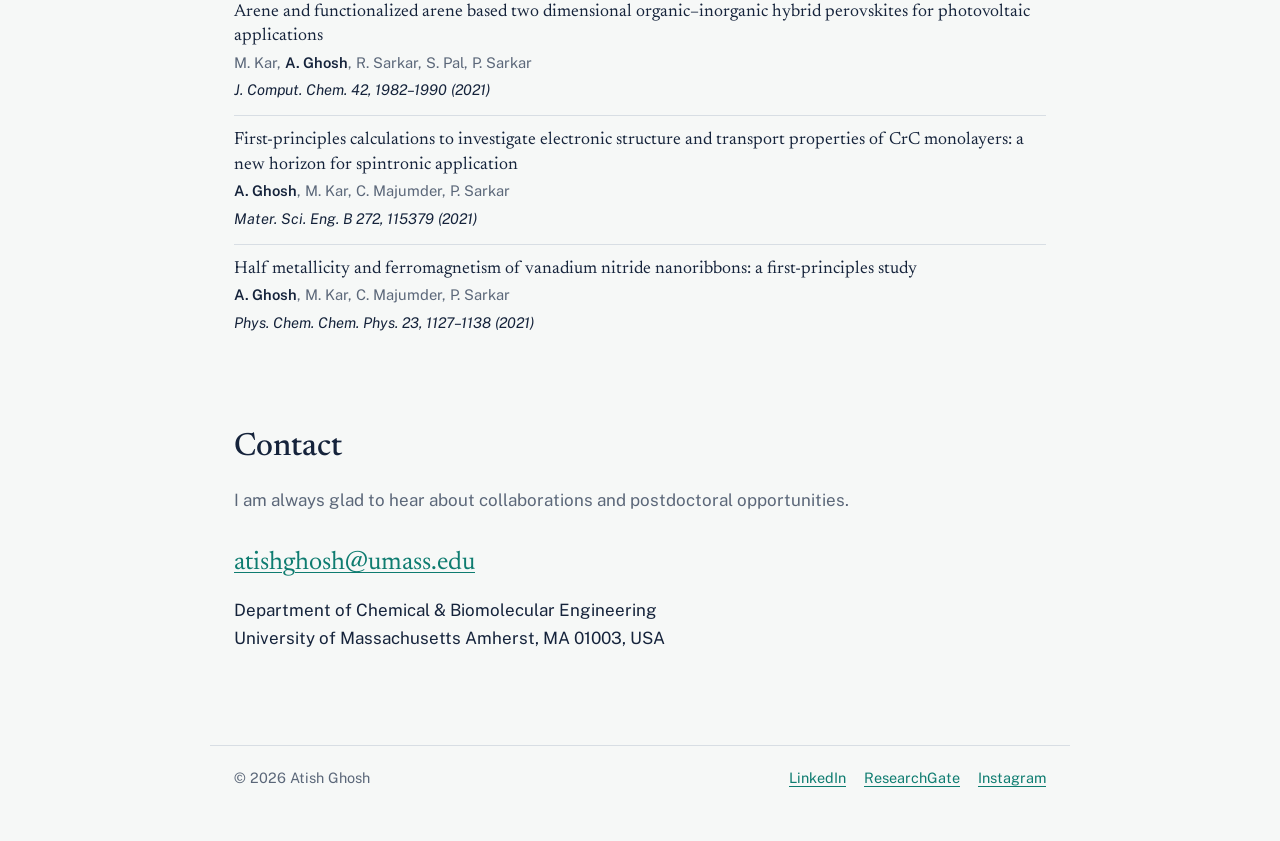
==== commit 8381b1c2: "Update Google Scholar link in publications section" ====
--- a/index.html
+++ b/index.html
@@ -143,7 +143,7 @@
   <!-- ============ PUBLICATIONS ============ -->
   <section id="publications" class="wrap section">
     <h2>Publications</h2>
-    <p class="intro">My name is in bold. A full, up-to-date list is on <a href="#">Google Scholar</a>.</p>
+    <p class="intro">My name is in bold. A full, up-to-date list is on <a href="https://scholar.google.com/citations?user=J8vRbFIAAAAJ&hl=en">Google Scholar</a>.</p>
 
     <!--
       EDIT: to add a paper, copy this template into the right year:
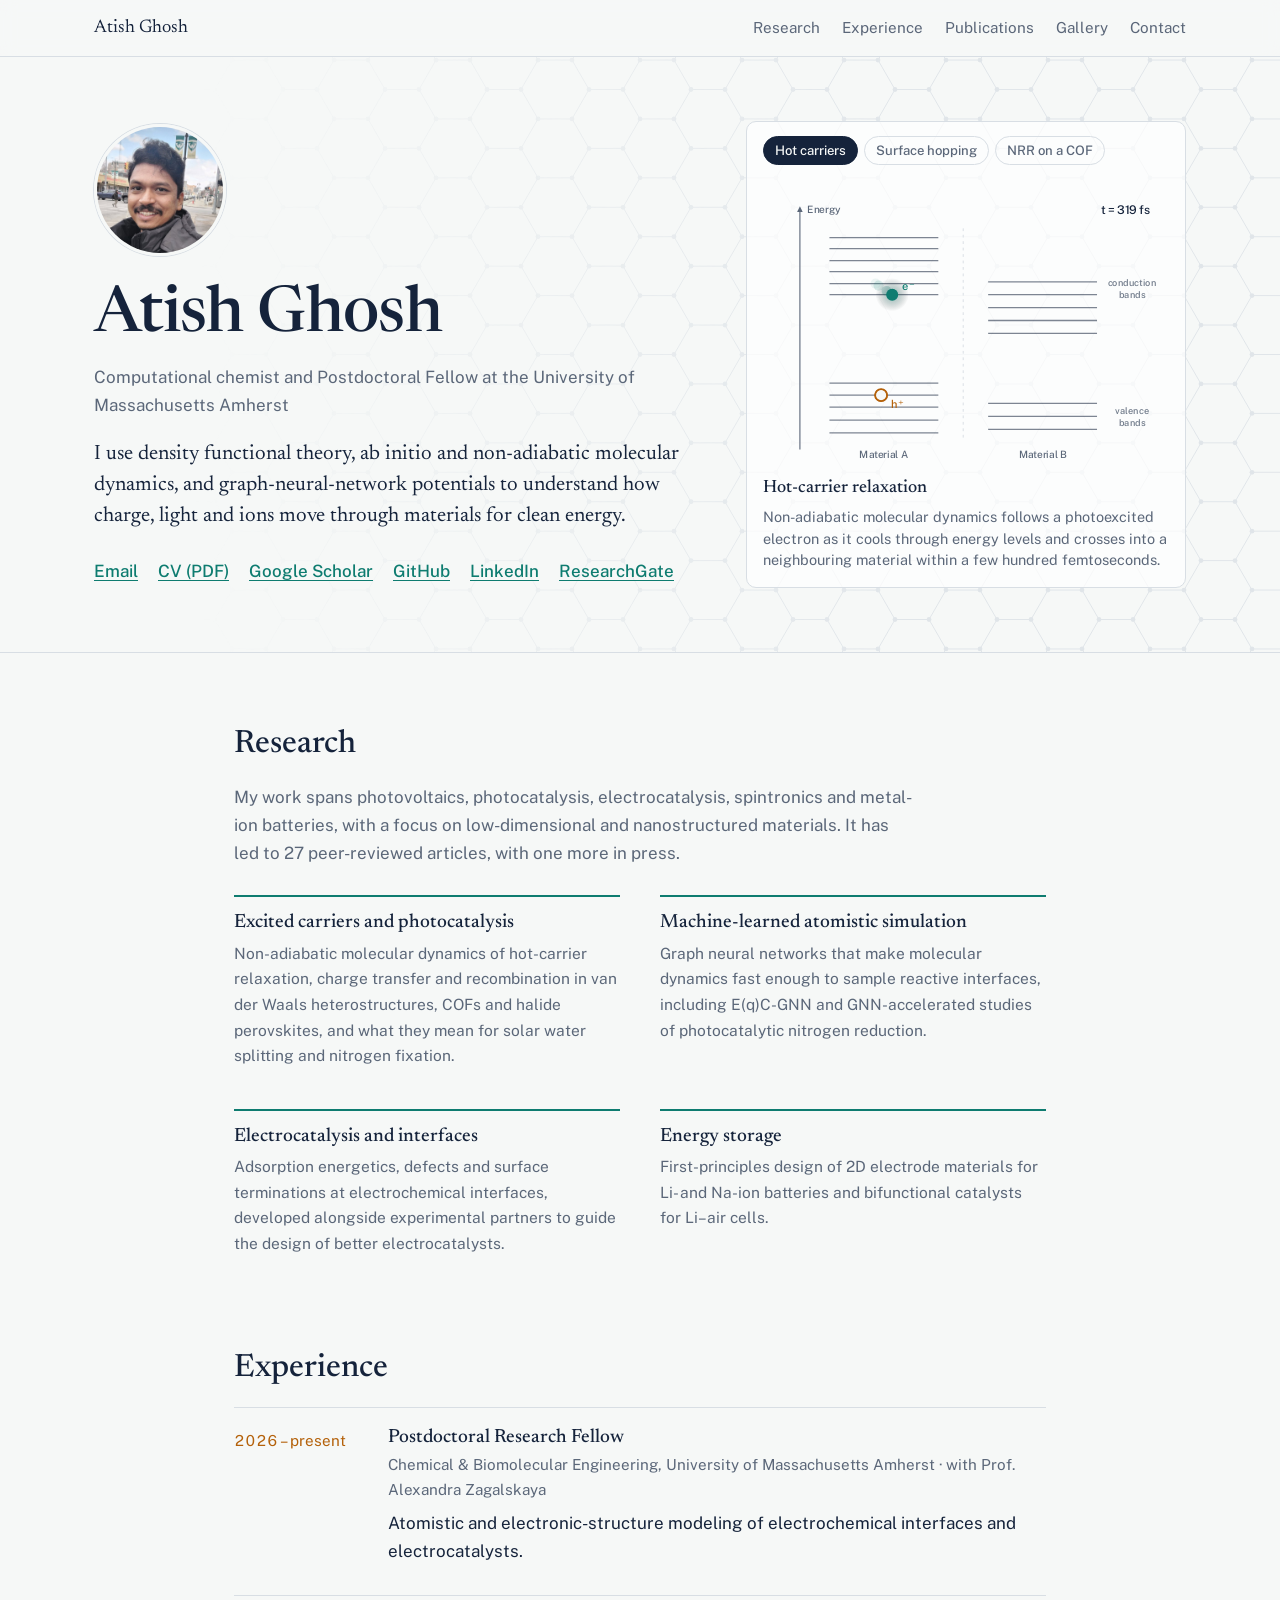
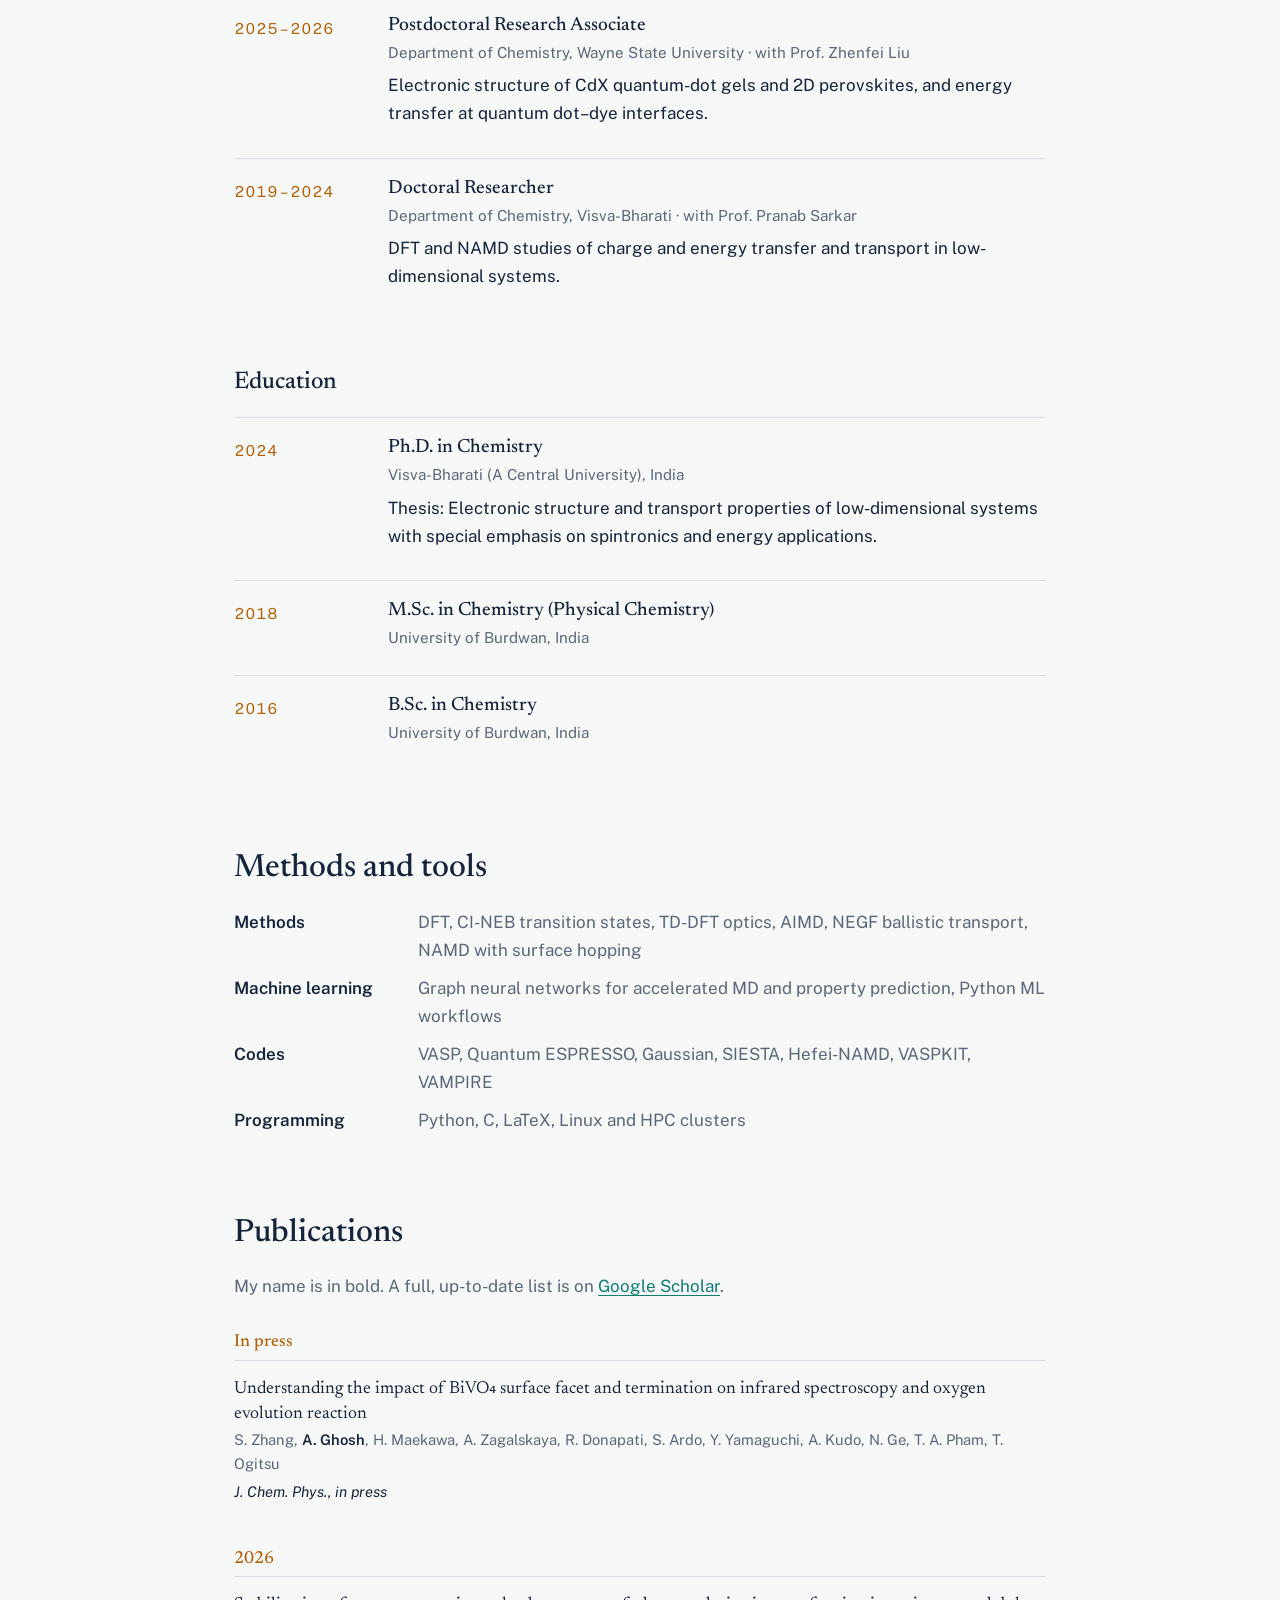
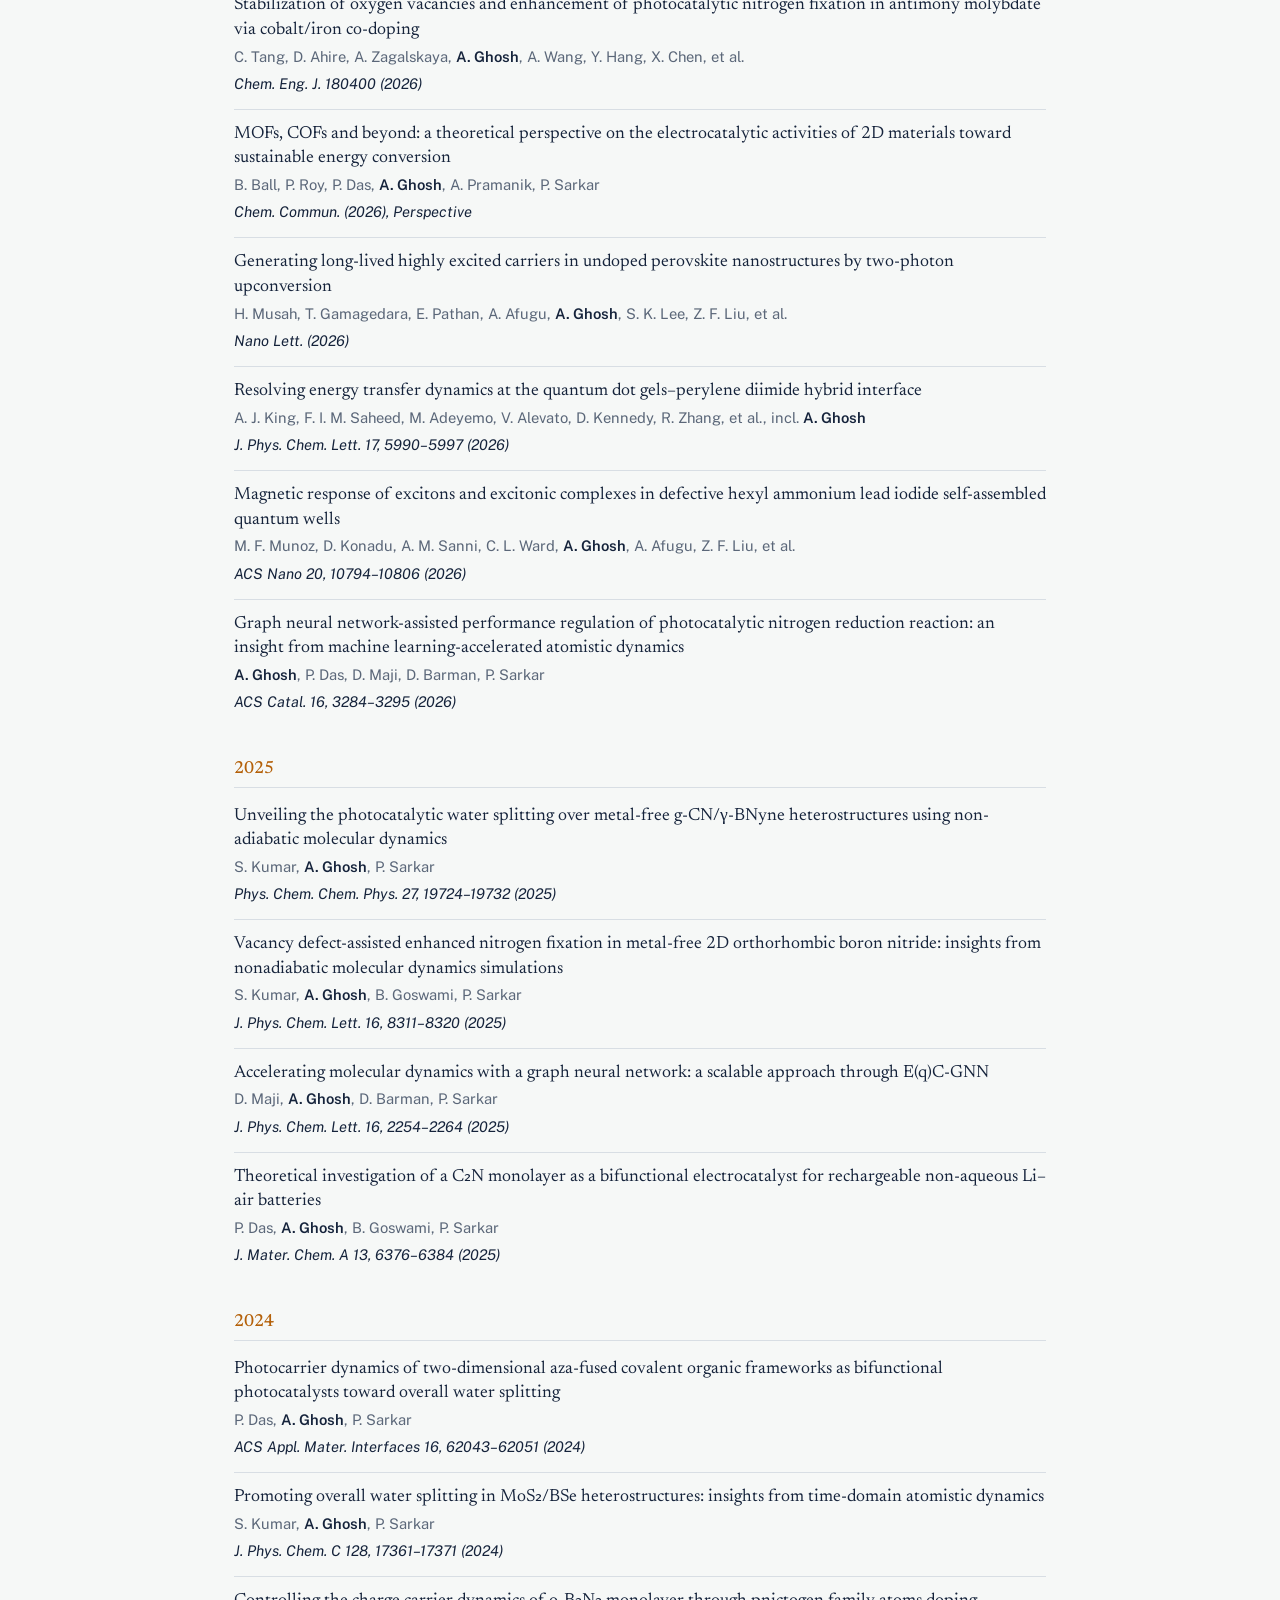
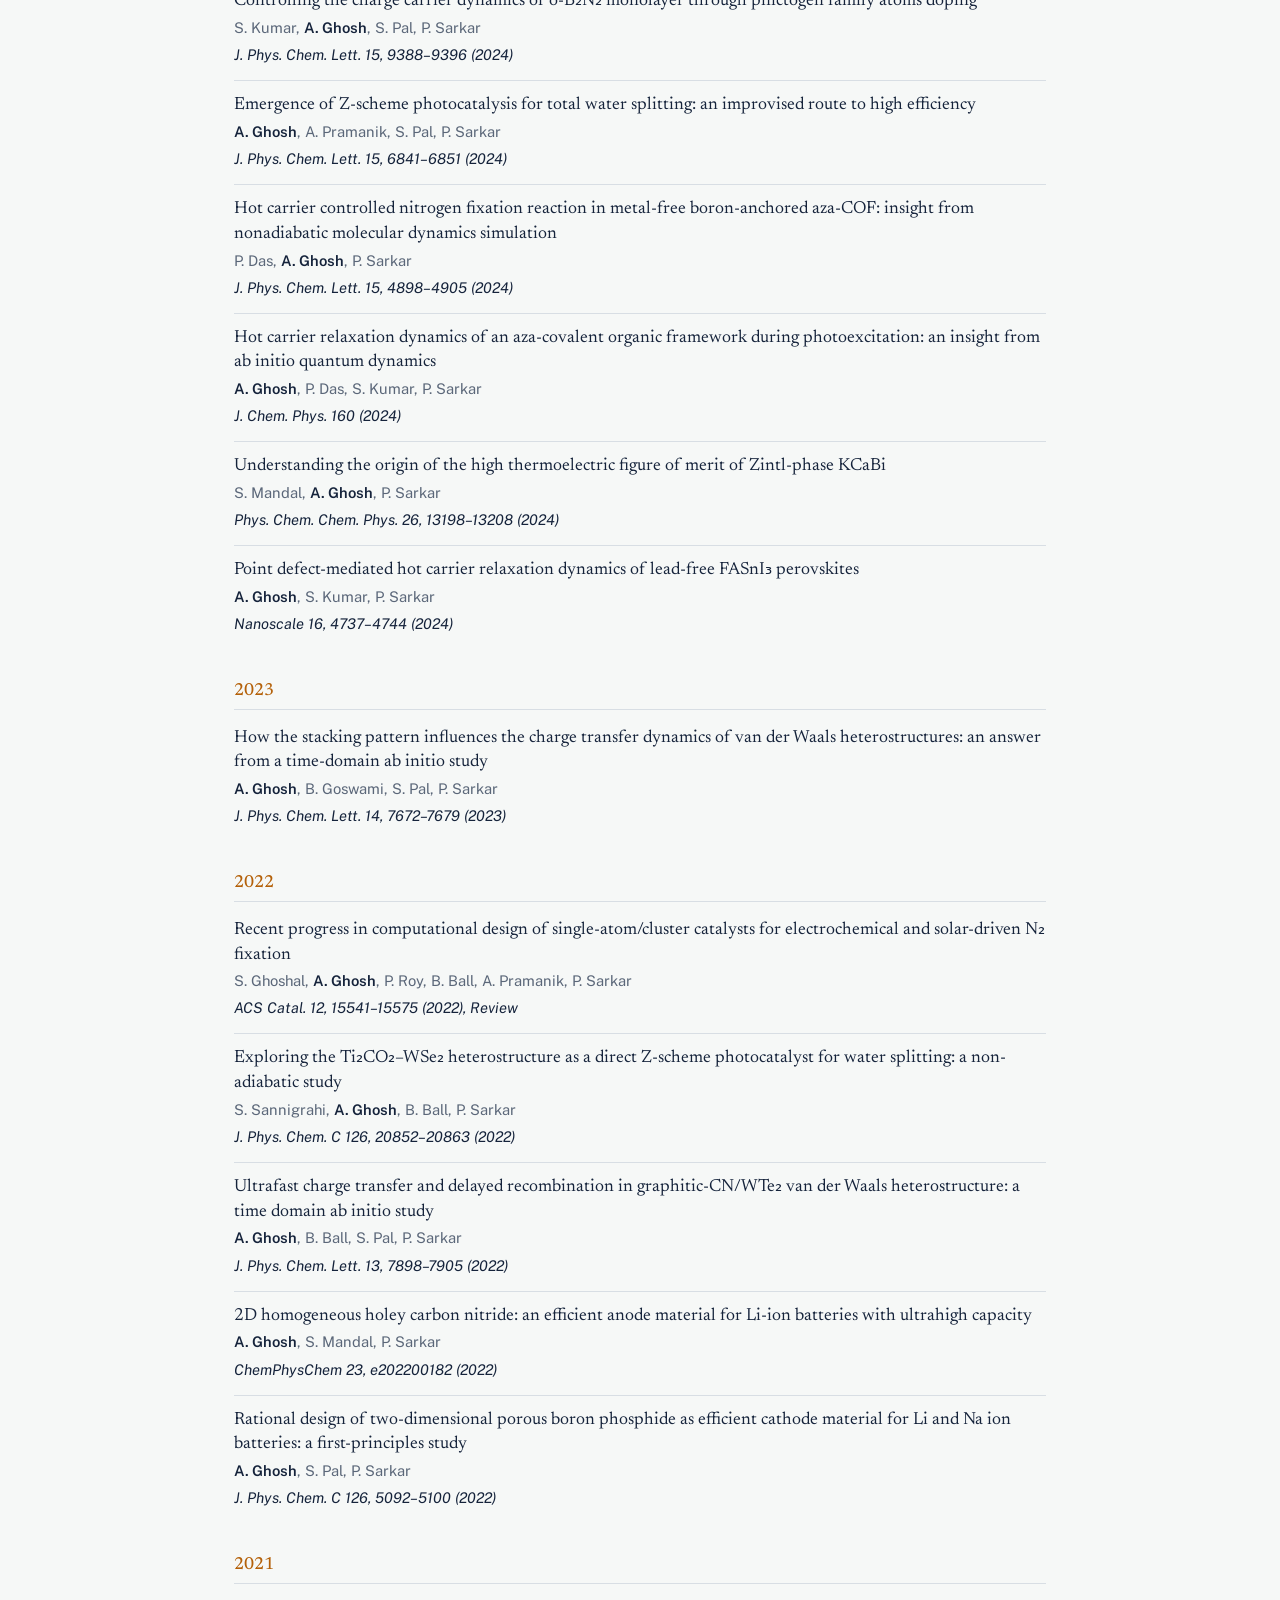
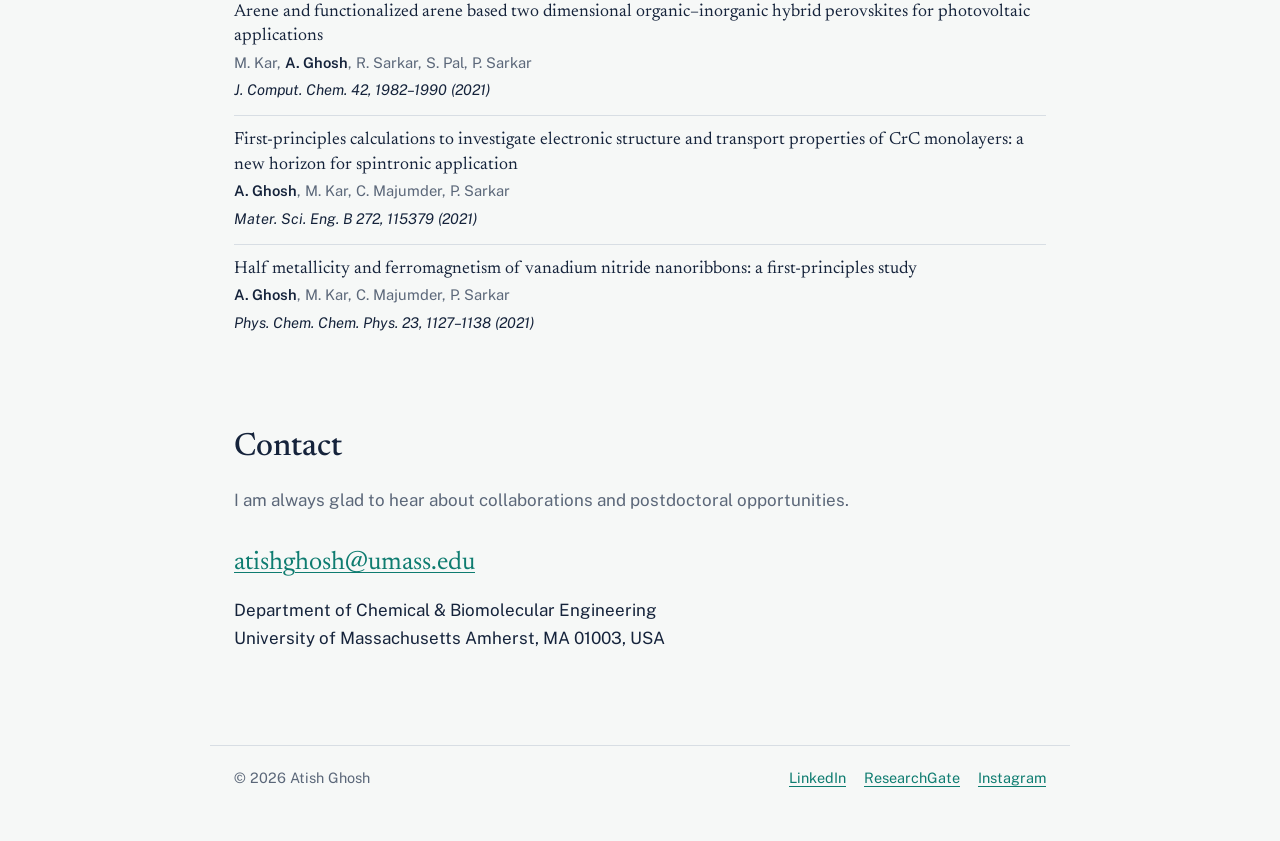
==== commit 5b553336: "Update Google Scholar link in index.html" ====
--- a/index.html
+++ b/index.html
@@ -43,7 +43,7 @@
         <ul class="links">
           <li><a href="mailto:atishghosh@umass.edu">Email</a></li>
           <li><a href="assets/Atish_Ghosh_CV.pdf">CV (PDF)</a></li>
-          <li><a href="#">Google Scholar</a></li>
+          <li><a href="https://scholar.google.com/citations?user=J8vRbFIAAAAJ&hl=en">Google Scholar</a></li>
           <li><a href="https://github.com/atishghosh95">GitHub</a></li>
           <li><a href="https://www.linkedin.com/in/atish-ghosh-63a387167/">LinkedIn</a></li>
           <li><a href="https://www.researchgate.net/profile/Atish-Ghosh-2">ResearchGate</a></li>
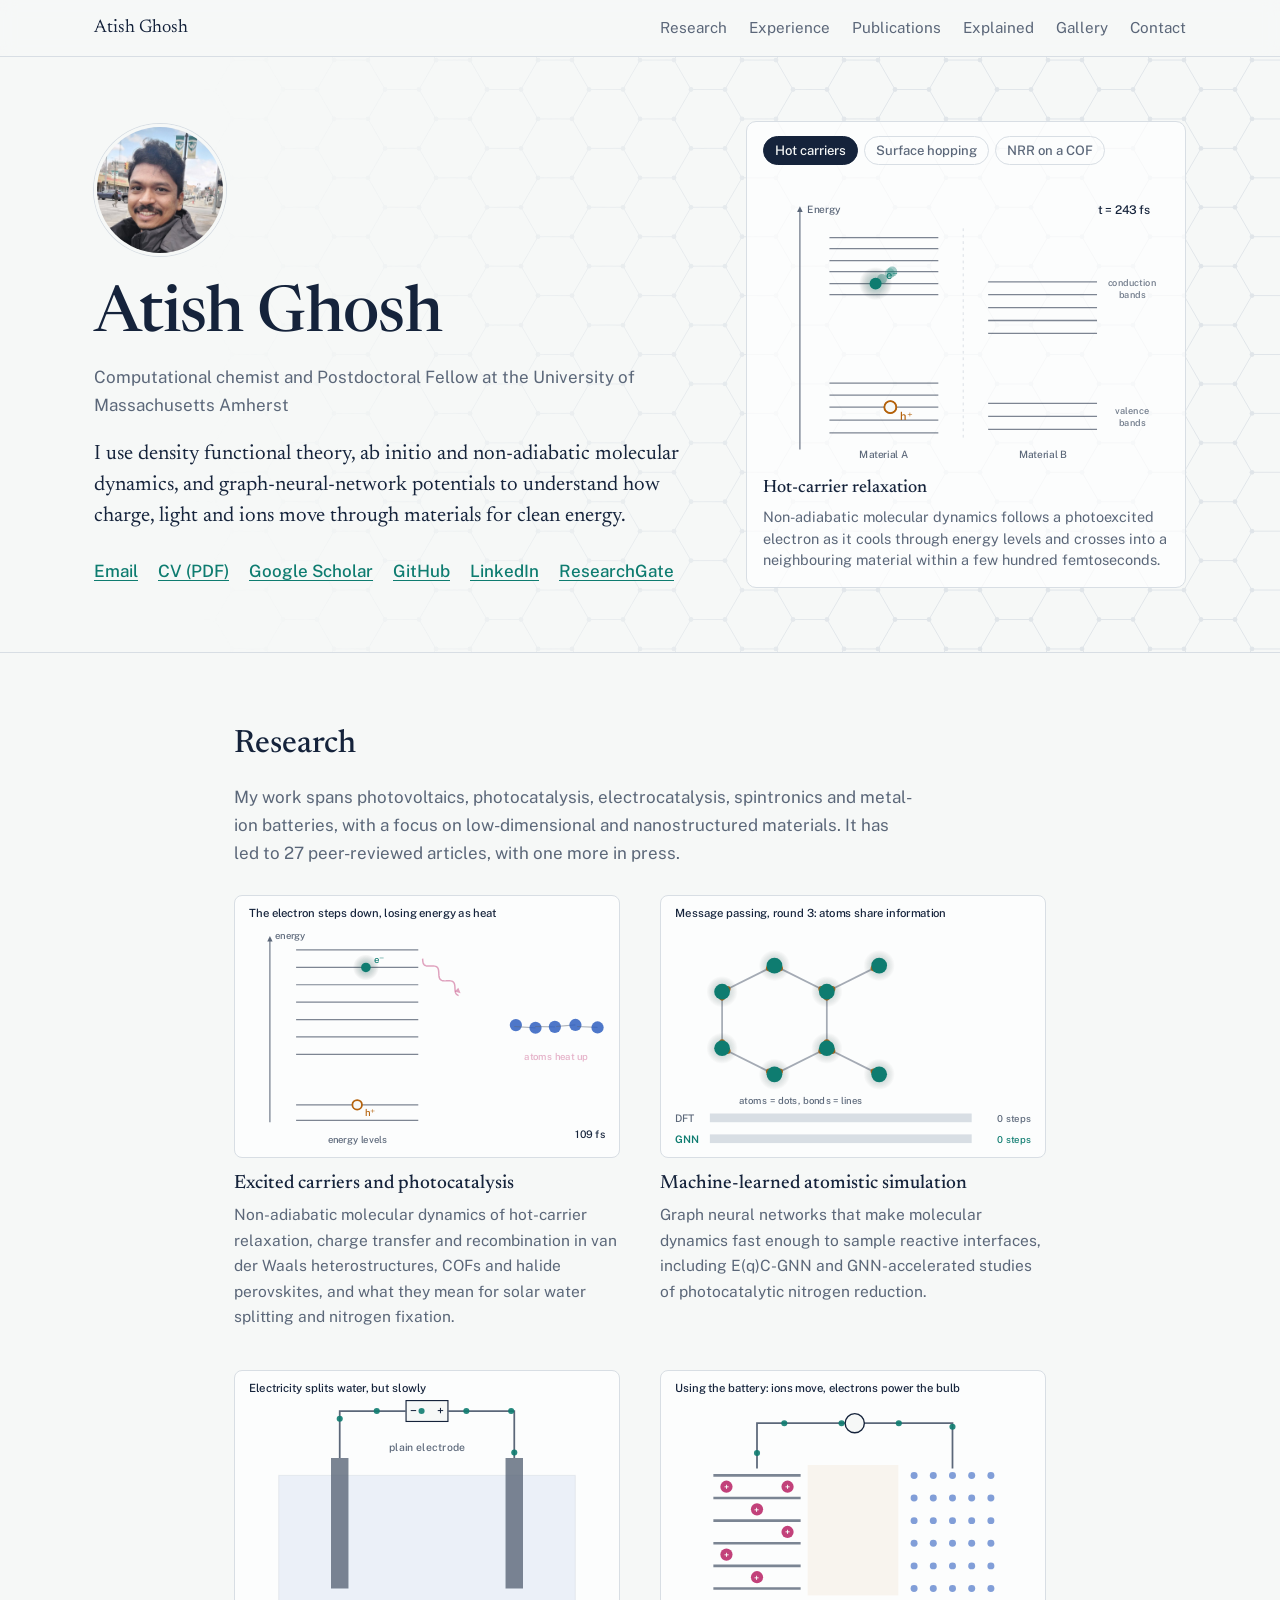
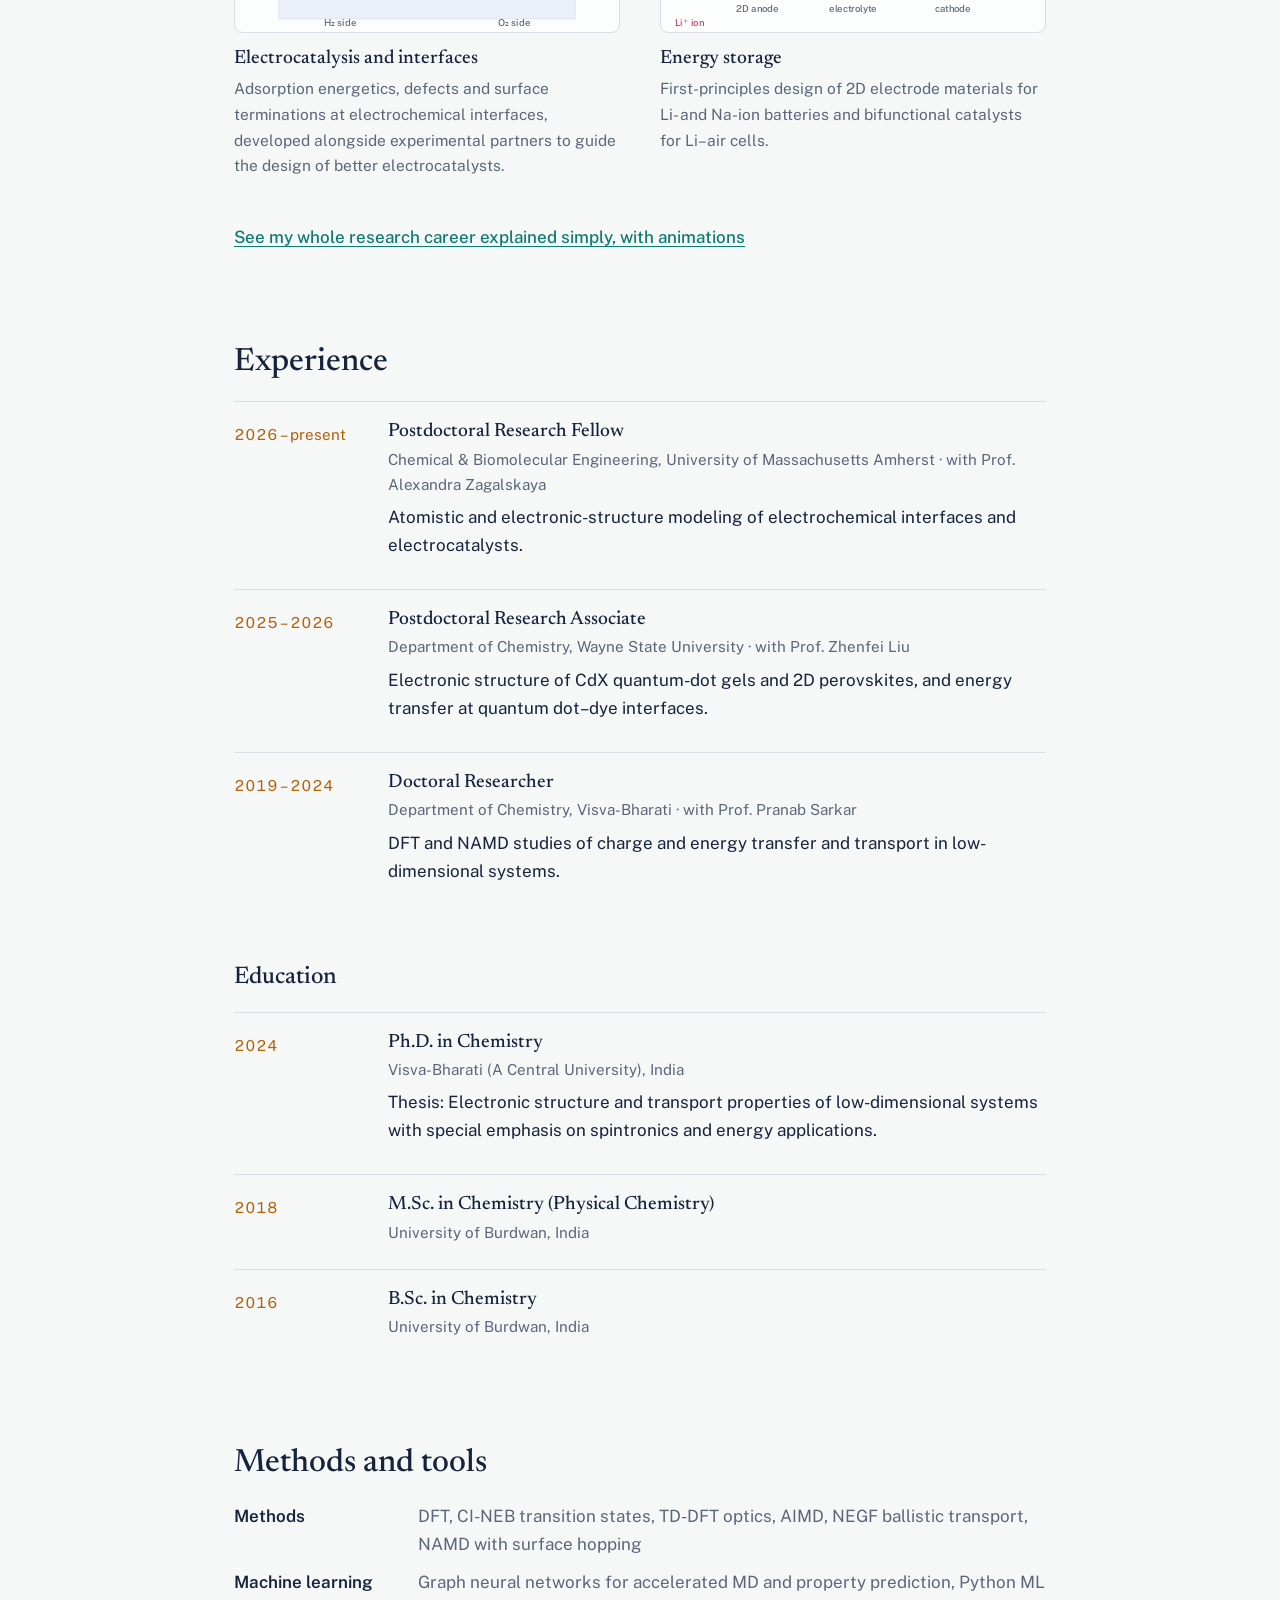
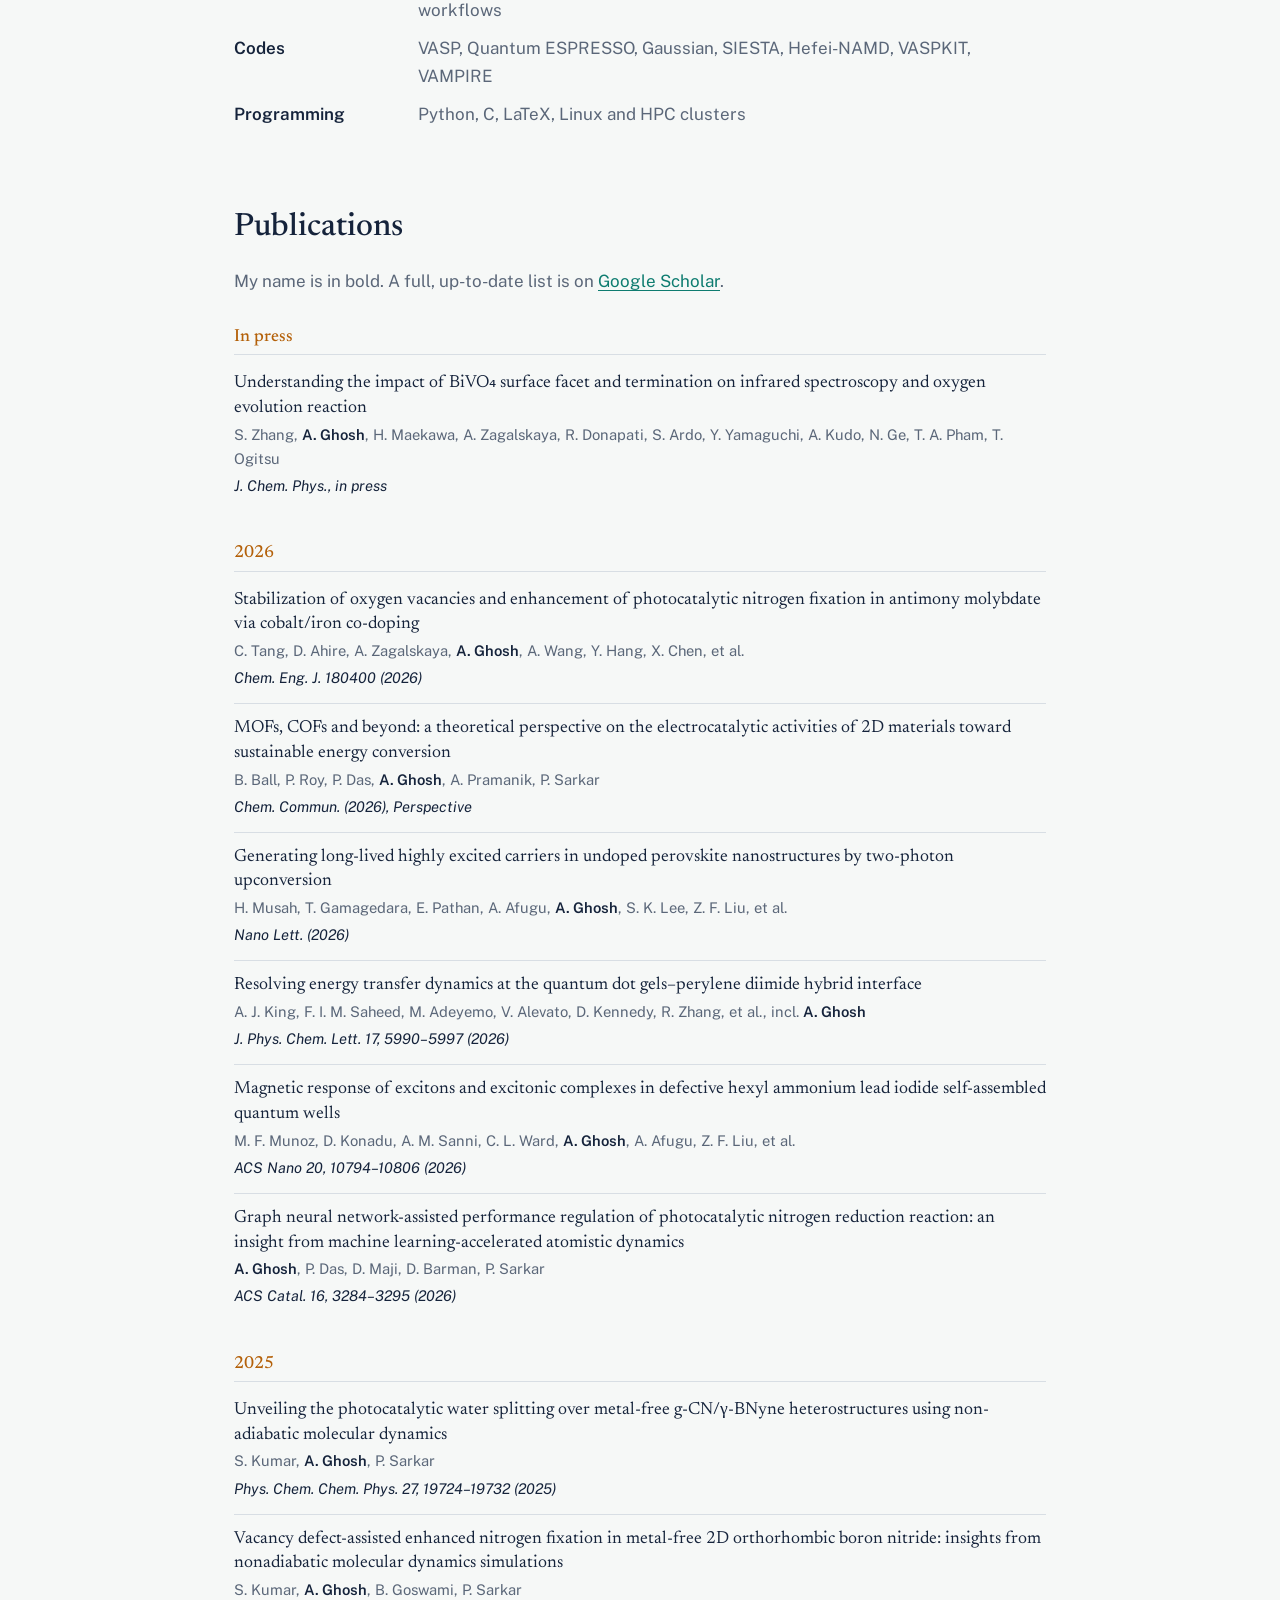
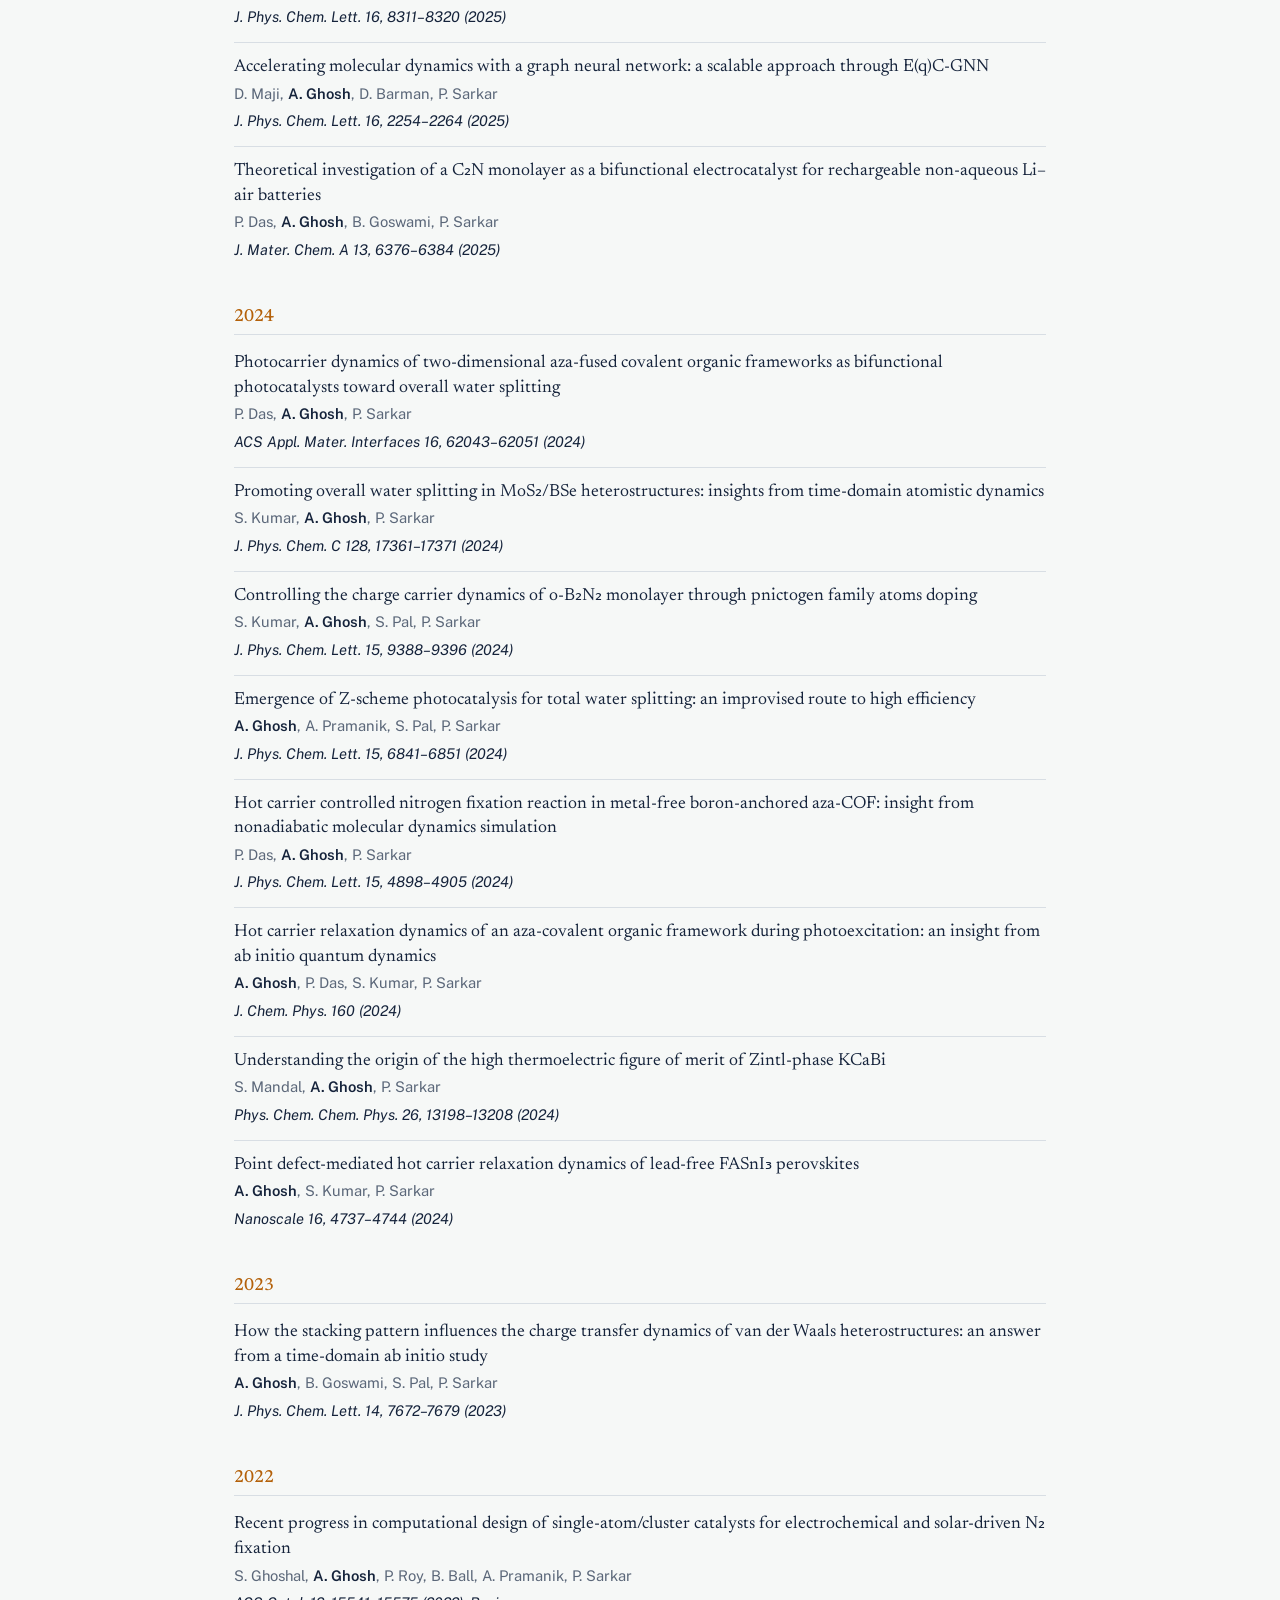
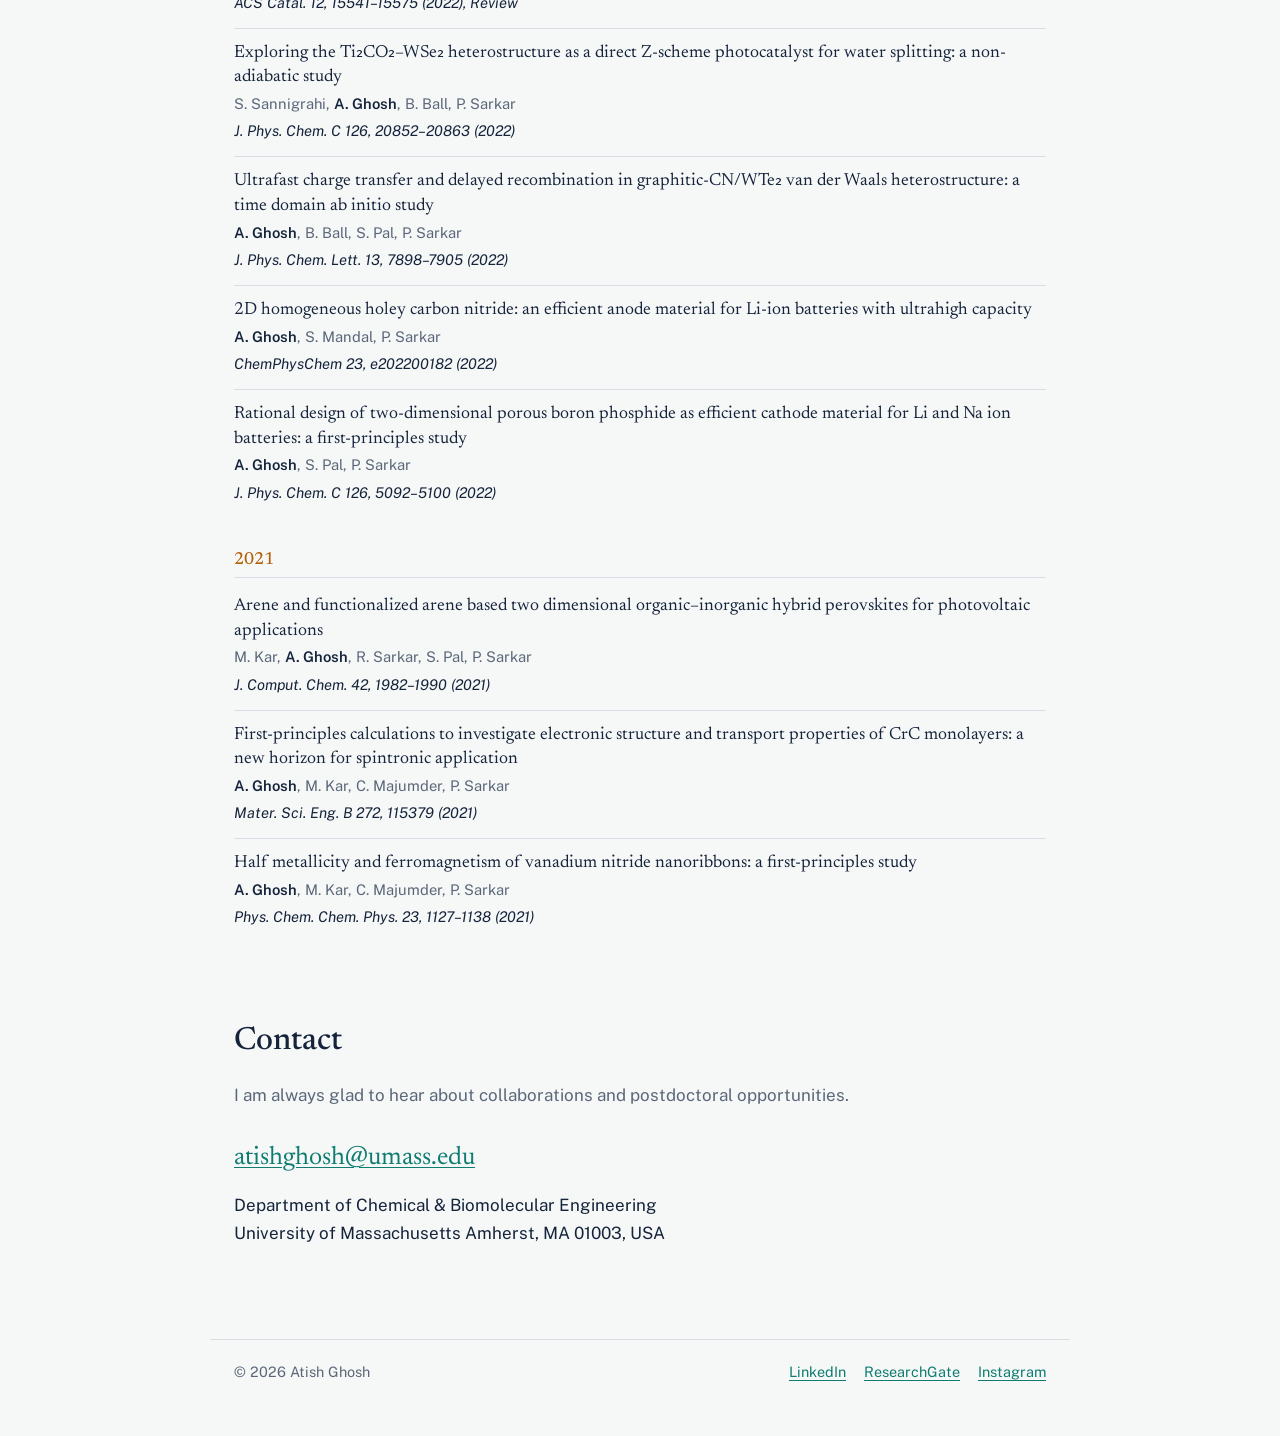
==== commit 7652e3b1: "Add files via upload" ====
--- a/index.html
+++ b/index.html
@@ -21,6 +21,7 @@
       <a href="#research">Research</a>
       <a href="#experience">Experience</a>
       <a href="#publications">Publications</a>
+      <a href="explained.html">Explained</a>
       <a href="gallery.html">Gallery</a>
       <a href="#contact">Contact</a>
     </div>
@@ -43,7 +44,7 @@
         <ul class="links">
           <li><a href="mailto:atishghosh@umass.edu">Email</a></li>
           <li><a href="assets/Atish_Ghosh_CV.pdf">CV (PDF)</a></li>
-          <li><a href="https://scholar.google.com/citations?user=J8vRbFIAAAAJ&hl=en">Google Scholar</a></li>
+          <li><a href="#">Google Scholar</a></li>
           <li><a href="https://github.com/atishghosh95">GitHub</a></li>
           <li><a href="https://www.linkedin.com/in/atish-ghosh-63a387167/">LinkedIn</a></li>
           <li><a href="https://www.researchgate.net/profile/Atish-Ghosh-2">ResearchGate</a></li>
@@ -68,25 +69,32 @@
     <h2>Research</h2>
     <p class="intro">My work spans photovoltaics, photocatalysis, electrocatalysis, spintronics and metal-ion batteries, with a focus on low-dimensional and nanostructured materials. It has led to 27 peer-reviewed articles, with one more in press.</p>
 
-    <!-- EDIT: to add a theme, copy one <div class="theme"> ... </div> block -->
+    <!-- EDIT: to add a theme, copy one <div class="theme"> ... </div> block.
+         The <canvas data-anim="..."> line adds an animation; choose from:
+         dft, aimd, namd, hop, gnn, pv, water, nrr, electro, spin, battery, thermo, qd -->
     <div class="themes">
       <div class="theme">
+        <canvas class="anim" data-anim="namd" role="img" aria-label="Animation: Excited carriers and photocatalysis"></canvas>
         <h3>Excited carriers and photocatalysis</h3>
         <p>Non-adiabatic molecular dynamics of hot-carrier relaxation, charge transfer and recombination in van der Waals heterostructures, COFs and halide perovskites, and what they mean for solar water splitting and nitrogen fixation.</p>
       </div>
       <div class="theme">
+        <canvas class="anim" data-anim="gnn" role="img" aria-label="Animation: Machine-learned atomistic simulation"></canvas>
         <h3>Machine-learned atomistic simulation</h3>
         <p>Graph neural networks that make molecular dynamics fast enough to sample reactive interfaces, including E(q)C-GNN and GNN-accelerated studies of photocatalytic nitrogen reduction.</p>
       </div>
       <div class="theme">
+        <canvas class="anim" data-anim="electro" role="img" aria-label="Animation: Electrocatalysis and interfaces"></canvas>
         <h3>Electrocatalysis and interfaces</h3>
         <p>Adsorption energetics, defects and surface terminations at electrochemical interfaces, developed alongside experimental partners to guide the design of better electrocatalysts.</p>
       </div>
       <div class="theme">
+        <canvas class="anim" data-anim="battery" role="img" aria-label="Animation: Energy storage"></canvas>
         <h3>Energy storage</h3>
         <p>First-principles design of 2D electrode materials for Li- and Na-ion batteries and bifunctional catalysts for Li–air cells.</p>
       </div>
     </div>
+    <p class="more"><a href="explained.html">See my whole research career explained simply, with animations</a></p>
   </section>
 
   <!-- ============ EXPERIENCE & EDUCATION ============ -->
@@ -143,7 +151,7 @@
   <!-- ============ PUBLICATIONS ============ -->
   <section id="publications" class="wrap section">
     <h2>Publications</h2>
-    <p class="intro">My name is in bold. A full, up-to-date list is on <a href="https://scholar.google.com/citations?user=J8vRbFIAAAAJ&hl=en">Google Scholar</a>.</p>
+    <p class="intro">My name is in bold. A full, up-to-date list is on <a href="#">Google Scholar</a>.</p>
 
     <!--
       EDIT: to add a paper, copy this template into the right year:
@@ -227,5 +235,6 @@
 </footer>
 
 <script src="script.js"></script>
+<script src="anim.js"></script>
 </body>
 </html>
--- a/style.css
+++ b/style.css
@@ -214,3 +214,36 @@
 .v-prev { left: 20px; top: 50%; transform: translateY(-50%); }
 .v-next { right: 20px; top: 50%; transform: translateY(-50%); }
 @media (max-width: 680px) { .v-prev, .v-next { top: auto; bottom: 24px; transform: none; } }
+
+/* =========================================================
+   RESEARCH ANIMATIONS (anim.js)
+   ========================================================= */
+canvas.anim {
+  display: block; width: 100%; aspect-ratio: 440 / 300;
+  background: var(--panel); border: 1px solid var(--rule); border-radius: 8px;
+}
+.theme canvas.anim { margin-bottom: 14px; }
+.theme { border-top: 0; padding-top: 0; }
+.more { margin-top: 2rem; font-weight: 500; }
+
+/* "Research explained" page */
+.ex-page .wrap { max-width: 1040px; }
+.ex-hero { padding: 64px 0 24px; }
+.ex-hero .lede { max-width: 36em; }
+.ex-group { padding-top: 56px; }
+.ex-group > h2 { margin-bottom: .4rem; }
+.ex-group > .intro { margin-bottom: 1.75rem; }
+.ex-grid { display: grid; grid-template-columns: 1fr 1fr; gap: 40px 36px; }
+.ex-card h3 { font-size: 1.35rem; margin: 14px 0 .4rem; }
+.ex-card p { color: var(--ink); }
+.ex-card .mine { color: var(--muted); font-size: .92rem; border-left: 2px solid var(--teal); padding-left: 10px; }
+.journey { list-style: none; padding: 0; margin: 0; position: relative; }
+.journey::before { content: ""; position: absolute; left: 64px; top: 8px; bottom: 8px; width: 2px; background: var(--rule); }
+.journey li { display: grid; grid-template-columns: 52px 1fr; gap: 28px; padding: 10px 0; position: relative; }
+.journey li::before { content: ""; position: absolute; left: 59px; top: 18px; width: 12px; height: 12px; border-radius: 50%; background: var(--teal); }
+.journey .yr { color: var(--amber); font-variant-numeric: tabular-nums; font-weight: 600; padding-top: 2px; }
+.journey h3 { font-size: 1.1rem; margin-bottom: .2rem; }
+.journey p { color: var(--muted); margin: 0; font-size: .97rem; }
+@media (max-width: 760px) {
+  .ex-grid { grid-template-columns: 1fr; }
+}
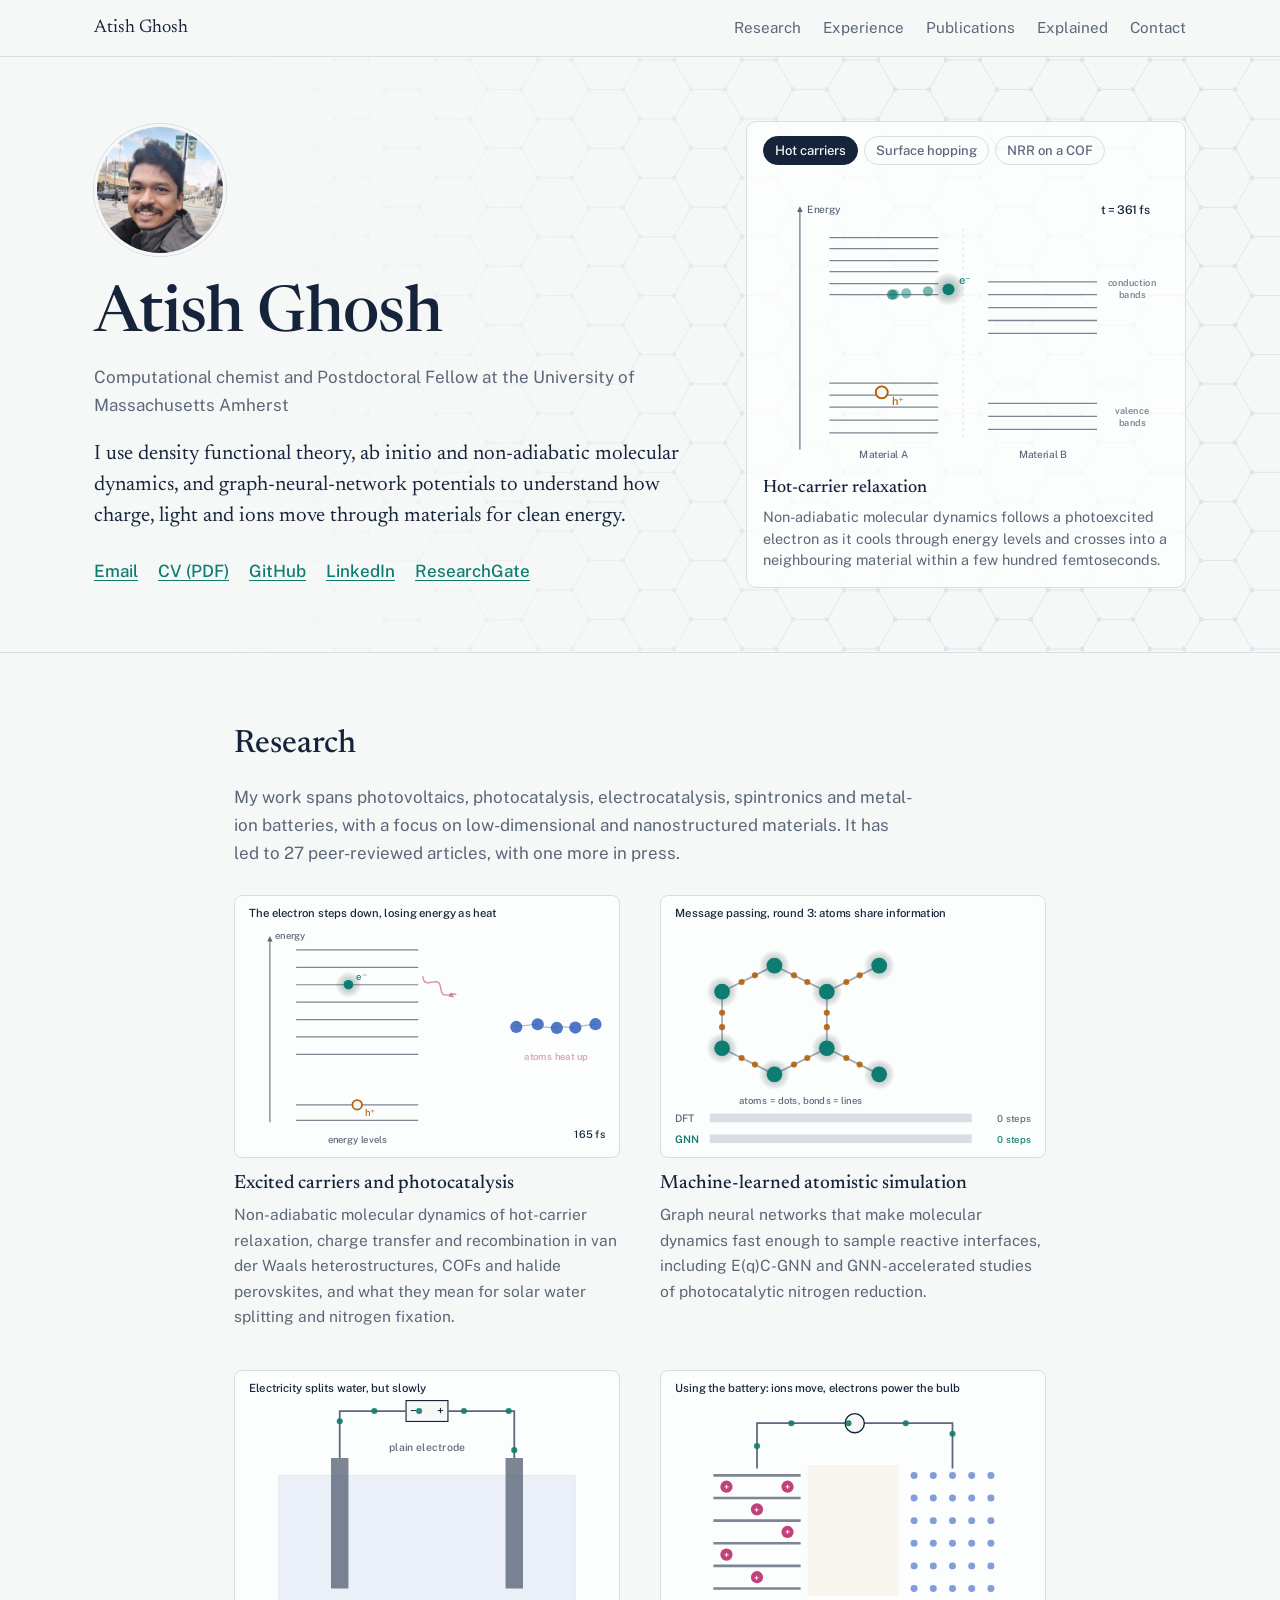
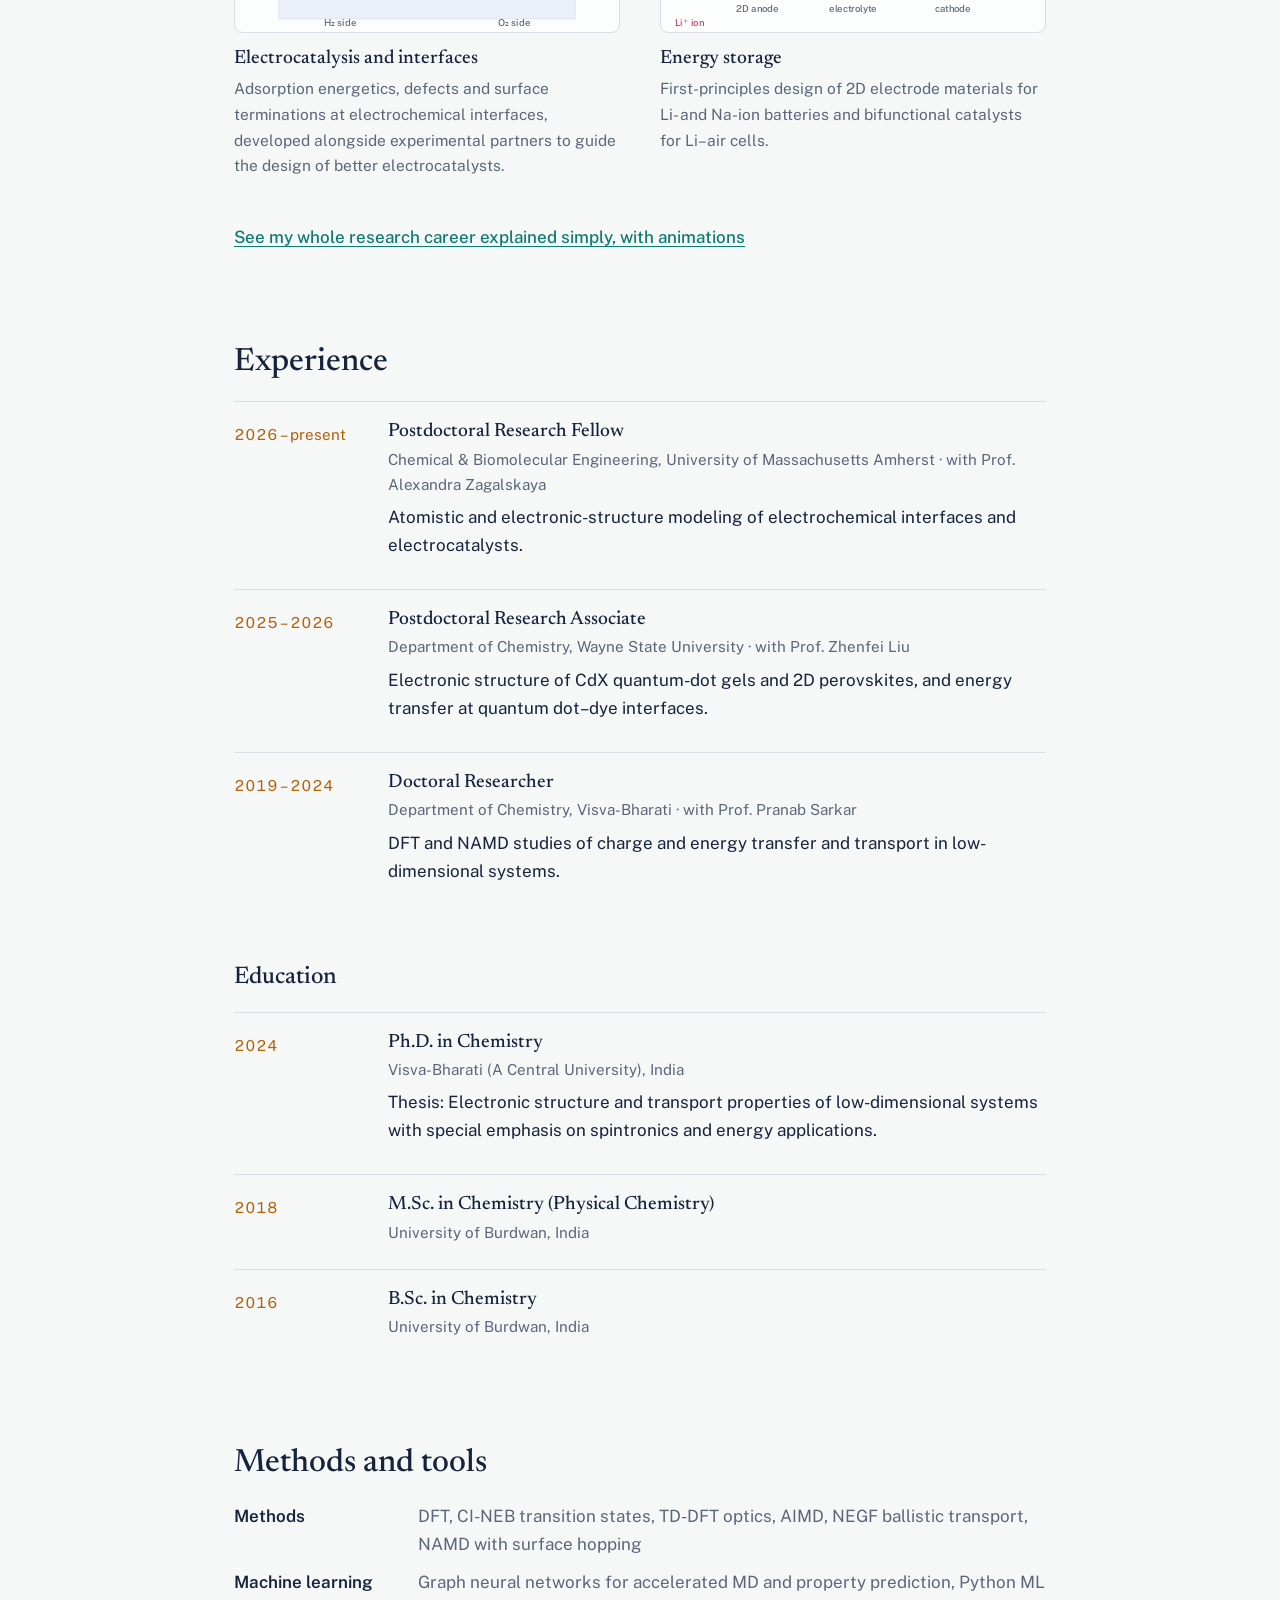
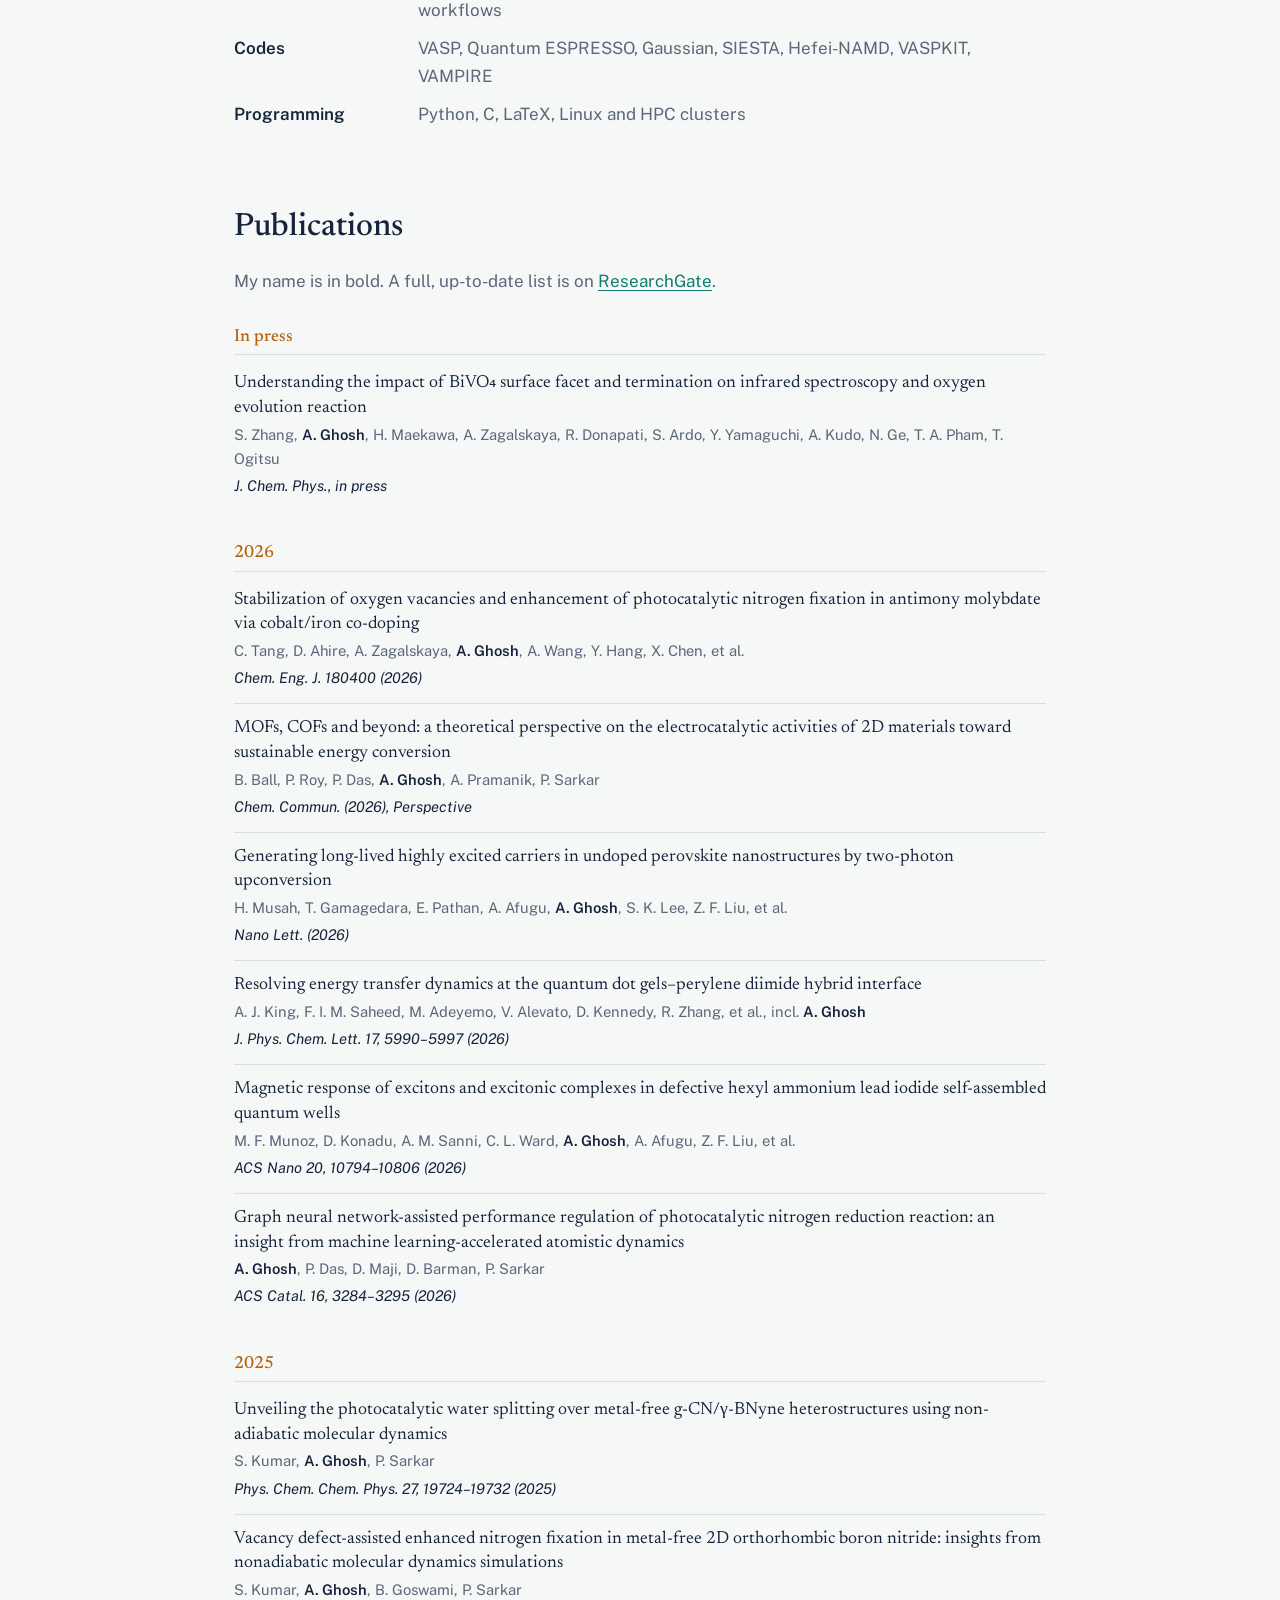
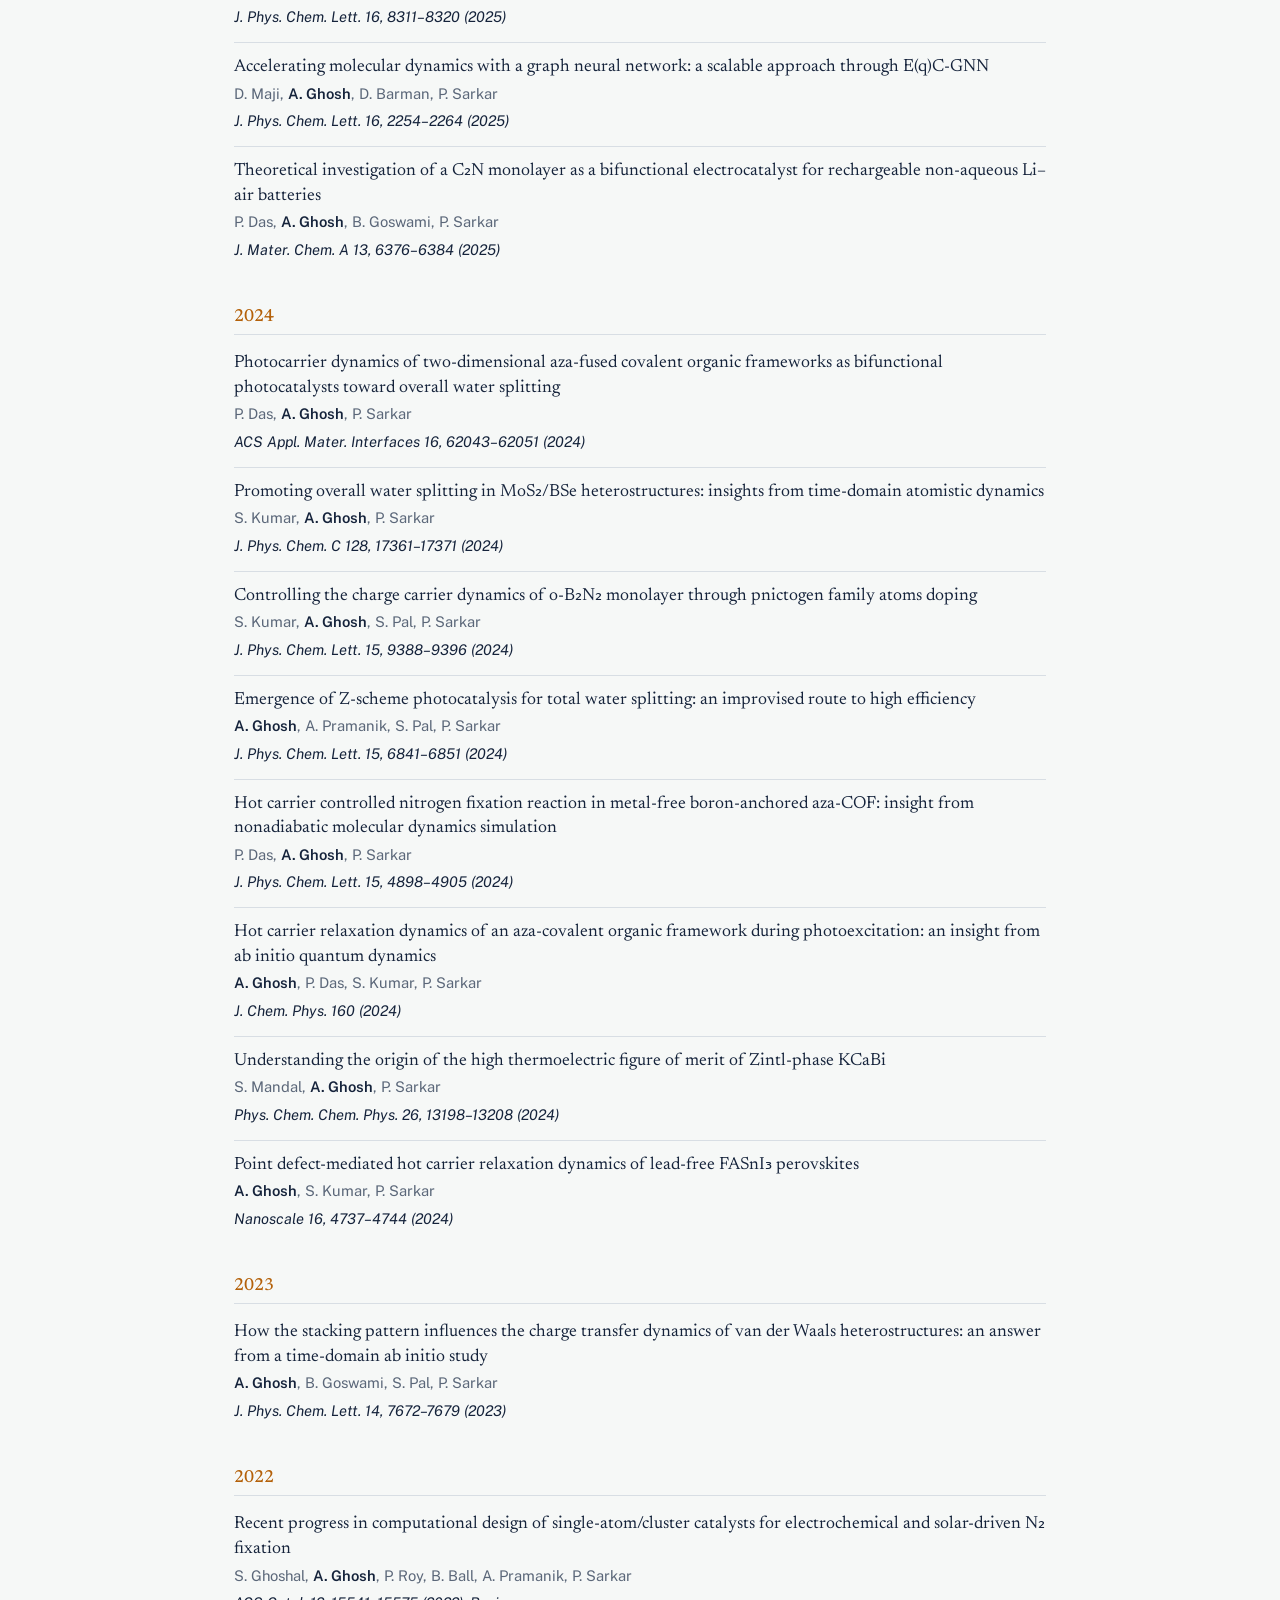
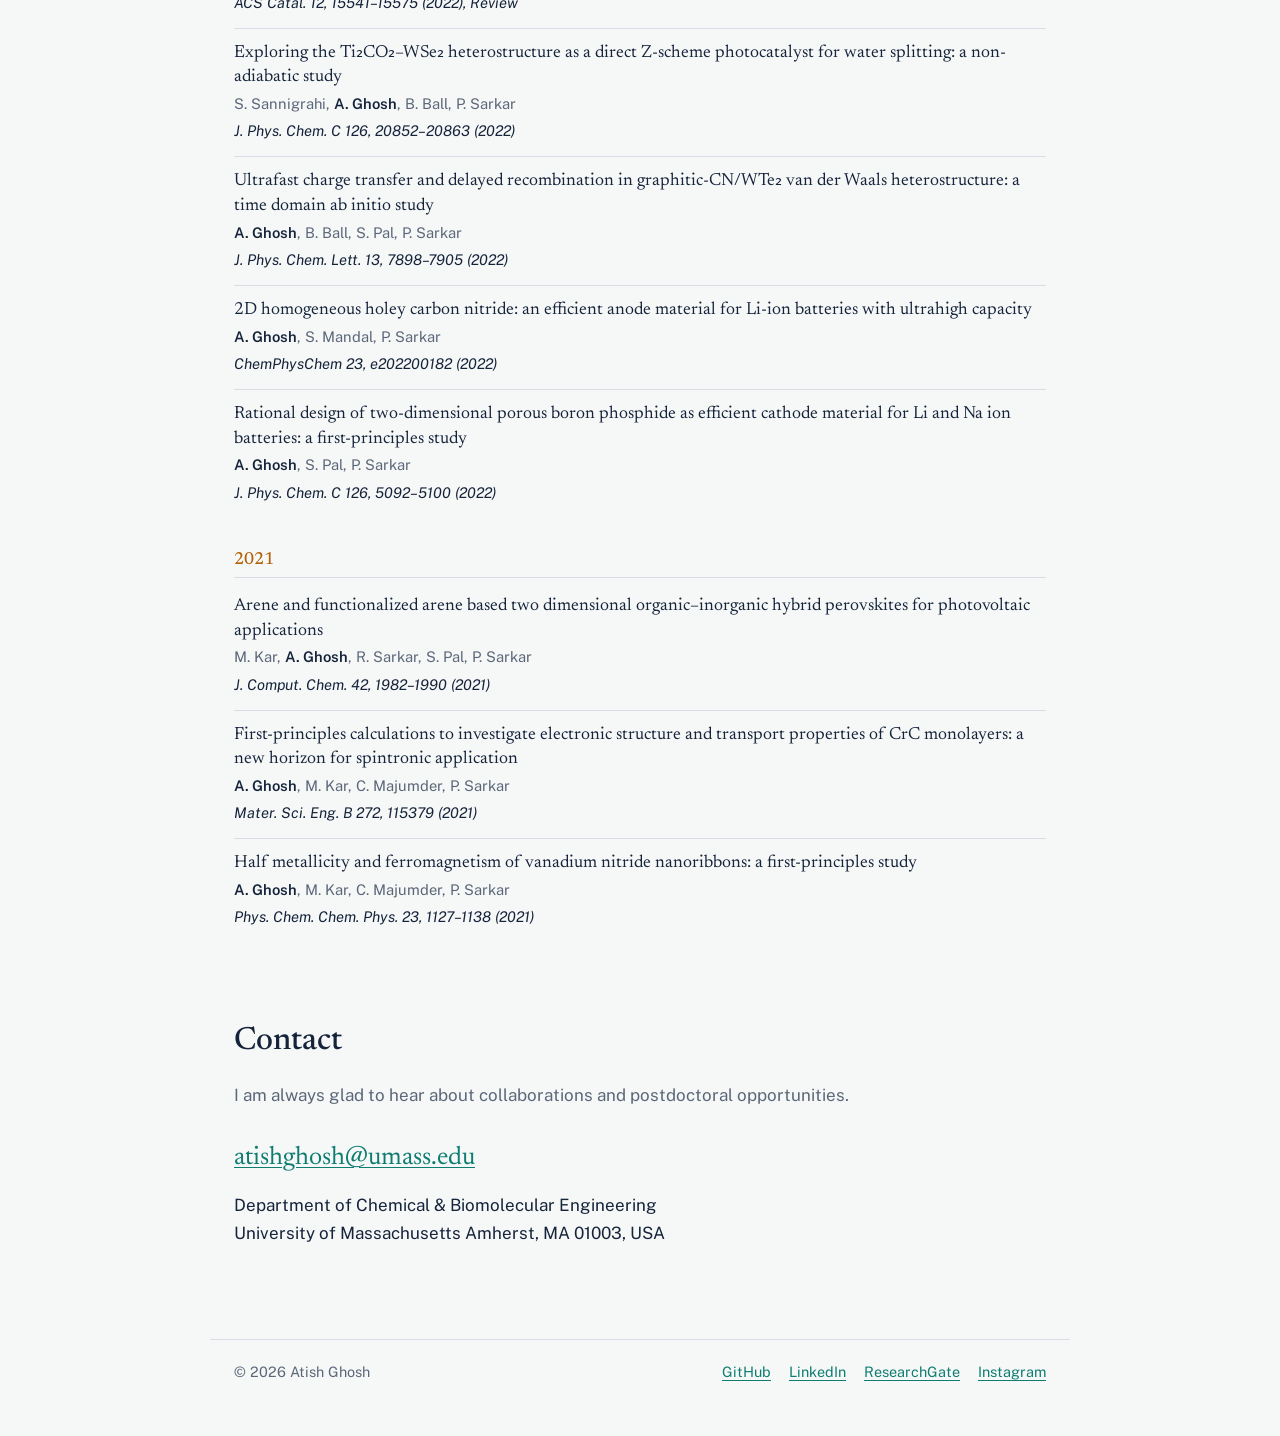
==== commit 37410144: "Add files via upload" ====
--- a/index.html
+++ b/index.html
@@ -4,8 +4,64 @@
   <meta charset="UTF-8">
   <meta name="viewport" content="width=device-width, initial-scale=1">
   <!-- EDIT: the title shown in the browser tab and in Google results -->
-  <title>Atish Ghosh, Ph.D. | Computational Chemist</title>
-  <meta name="description" content="Atish Ghosh — computational chemist working on DFT, non-adiabatic dynamics and machine-learned simulation of energy materials.">
+  <title>Atish Ghosh, Ph.D. | Computational Chemist, UMass Amherst</title>
+  <meta name="description" content="Atish Ghosh is a computational chemist and postdoctoral fellow at the University of Massachusetts Amherst, working on DFT, non-adiabatic molecular dynamics and graph-neural-network simulations of clean-energy materials.">
+  <meta name="author" content="Atish Ghosh">
+  <link rel="canonical" href="https://atishghosh95.github.io/">
+  <!-- Google Search Console: paste your verification line on the next line, e.g. <meta name="google-site-verification" content="..."> -->
+  <meta property="og:type" content="profile">
+  <meta property="og:title" content="Atish Ghosh, Ph.D. | Computational Chemist">
+  <meta property="og:description" content="DFT, non-adiabatic dynamics and machine-learned simulation of clean-energy materials.">
+  <meta property="og:url" content="https://atishghosh95.github.io/">
+  <meta property="og:image" content="https://atishghosh95.github.io/assets/profile.jpg">
+  <meta name="twitter:card" content="summary">
+  <link rel="me" href="https://github.com/atishghosh95">
+  <script type="application/ld+json">
+{
+  "@context": "https://schema.org",
+  "@type": "Person",
+  "name": "Atish Ghosh",
+  "honorificSuffix": "Ph.D.",
+  "url": "https://atishghosh95.github.io/",
+  "image": "https://atishghosh95.github.io/assets/profile.jpg",
+  "jobTitle": "Postdoctoral Research Fellow, Computational Chemistry",
+  "worksFor": {
+    "@type": "CollegeOrUniversity",
+    "name": "University of Massachusetts Amherst"
+  },
+  "alumniOf": [
+    {
+      "@type": "CollegeOrUniversity",
+      "name": "Visva-Bharati University"
+    },
+    {
+      "@type": "CollegeOrUniversity",
+      "name": "Wayne State University"
+    },
+    {
+      "@type": "CollegeOrUniversity",
+      "name": "University of Burdwan"
+    }
+  ],
+  "knowsAbout": [
+    "Density functional theory",
+    "Non-adiabatic molecular dynamics",
+    "Ab initio molecular dynamics",
+    "Graph neural networks",
+    "Machine learning interatomic potentials",
+    "Photocatalysis",
+    "Electrocatalysis",
+    "Nitrogen reduction reaction",
+    "2D materials",
+    "Batteries"
+  ],
+  "sameAs": [
+    "https://github.com/atishghosh95",
+    "https://www.linkedin.com/in/atish-ghosh-63a387167/",
+    "https://www.researchgate.net/profile/Atish-Ghosh-2"
+  ]
+}
+  </script>
   <link rel="icon" href="assets/profile.png">
   <link rel="preconnect" href="https://fonts.googleapis.com">
   <link rel="preconnect" href="https://fonts.gstatic.com" crossorigin>
@@ -22,7 +78,7 @@
       <a href="#experience">Experience</a>
       <a href="#publications">Publications</a>
       <a href="explained.html">Explained</a>
-      <a href="gallery.html">Gallery</a>
+      <!-- Gallery hidden for now. To show it again, put this line back:  <a href="gallery.html">Gallery</a> -->
       <a href="#contact">Contact</a>
     </div>
   </nav>
@@ -40,11 +96,11 @@
         <h1>Atish Ghosh</h1>
         <p class="role">Computational chemist and Postdoctoral Fellow at the University of Massachusetts Amherst</p>
         <p class="lede">I use density functional theory, ab initio and non-adiabatic molecular dynamics, and graph-neural-network potentials to understand how charge, light and ions move through materials for clean energy.</p>
-        <!-- EDIT: links. Replace the # in Google Scholar with your Scholar profile link -->
+        <!-- EDIT: links. To add Google Scholar, put this line back with your profile link:
+             <li><a href="https://scholar.google.com/citations?user=YOUR-ID">Google Scholar</a></li> -->
         <ul class="links">
           <li><a href="mailto:atishghosh@umass.edu">Email</a></li>
           <li><a href="assets/Atish_Ghosh_CV.pdf">CV (PDF)</a></li>
-          <li><a href="#">Google Scholar</a></li>
           <li><a href="https://github.com/atishghosh95">GitHub</a></li>
           <li><a href="https://www.linkedin.com/in/atish-ghosh-63a387167/">LinkedIn</a></li>
           <li><a href="https://www.researchgate.net/profile/Atish-Ghosh-2">ResearchGate</a></li>
@@ -151,7 +207,7 @@
   <!-- ============ PUBLICATIONS ============ -->
   <section id="publications" class="wrap section">
     <h2>Publications</h2>
-    <p class="intro">My name is in bold. A full, up-to-date list is on <a href="#">Google Scholar</a>.</p>
+    <p class="intro">My name is in bold. A full, up-to-date list is on <a href="https://www.researchgate.net/profile/Atish-Ghosh-2">ResearchGate</a>.</p>
 
     <!--
       EDIT: to add a paper, copy this template into the right year:
@@ -228,6 +284,7 @@
 <footer class="wrap footer">
   <p>© 2026 Atish Ghosh</p>
   <p class="footer-links">
+    <a href="https://github.com/atishghosh95">GitHub</a>
     <a href="https://www.linkedin.com/in/atish-ghosh-63a387167/">LinkedIn</a>
     <a href="https://www.researchgate.net/profile/Atish-Ghosh-2">ResearchGate</a>
     <a href="https://www.instagram.com/atishg95/">Instagram</a>
--- a/style.css
+++ b/style.css
@@ -180,6 +180,7 @@
 .nav-links a[aria-current="page"] { color: var(--ink); text-decoration: underline; text-underline-offset: 6px; }
 
 .gallery { display: grid; grid-template-columns: repeat(3, 1fr); gap: 28px 20px; }
+.gallery-main .gallery { grid-template-columns: repeat(2, 1fr); }
 .gallery figure {
   margin: 0; cursor: zoom-in;
 }
@@ -247,3 +248,106 @@
 @media (max-width: 760px) {
   .ex-grid { grid-template-columns: 1fr; }
 }
+
+.ex-card.flagship canvas.anim { border-color: var(--teal); border-width: 2px; }
+
+/* one-line animated journey */
+.jline { position: relative; margin-top: 1.25rem; }
+.jline-track { position: absolute; left: 6px; right: 6px; top: 7px; height: 2px; background: var(--rule); }
+.jline-fill { height: 100%; width: 0; background: var(--teal); transition: width .8s ease; }
+.jline ol { list-style: none; padding: 0; margin: 0; display: flex; justify-content: space-between; position: relative; }
+.jline li button {
+  display: flex; flex-direction: column; align-items: center; gap: 6px; background: none; border: 0; padding: 0;
+  font: inherit; color: var(--muted); cursor: pointer; min-width: 44px;
+}
+.jline li:first-child button { align-items: flex-start; }
+.jline li:last-child button { align-items: flex-end; }
+.jline .dot { width: 16px; height: 16px; border-radius: 50%; background: var(--paper); border: 2px solid var(--rule); transition: background .3s, border-color .3s, transform .3s; }
+.jline li.past .dot { background: var(--teal); border-color: var(--teal); }
+.jline li.on .dot { background: var(--amber); border-color: var(--amber); transform: scale(1.25); }
+.jline .y { font-weight: 600; font-variant-numeric: tabular-nums; }
+.jline li.on .y { color: var(--amber); }
+.jline .l { font-size: .85rem; }
+.jline li.on .l { color: var(--ink); }
+.jline button:focus-visible { outline: 2px solid var(--teal); outline-offset: 4px; border-radius: 4px; }
+.jline-text { margin: 1rem 0 0; min-height: 3.2em; max-width: 46em; color: var(--muted); }
+.jline-text strong { color: var(--ink); font-weight: 600; }
+@media (max-width: 600px) { .jline .l { display: none; } }
+
+/* ---------- gallery page: two Digital Wheels framing the Moments mosaic ---------- */
+.gallery-page { padding-top: 0; }
+.gallery-page .wrap { max-width: 1320px; }
+.g-hero { padding-top: 56px; padding-bottom: 8px; }
+.g-hero .intro { max-width: 44em; }
+.gallery-layout {
+  display: grid; grid-template-columns: 230px minmax(0, 1fr) 230px; gap: 40px;
+  align-items: start; padding-top: 24px; padding-bottom: 24px;
+}
+
+/* wheels */
+.reel { position: sticky; top: 76px; }
+.reel-head { display: flex; align-items: baseline; justify-content: space-between; margin-bottom: 10px; }
+.reel-title { font-size: 1.25rem; margin: 0; }
+.reel-count { margin: 0; color: var(--muted); font-size: .82rem; font-variant-numeric: tabular-nums; }
+.reel-frame {
+  position: relative; border-radius: 18px; padding: 10px;
+  background: linear-gradient(180deg, color-mix(in srgb, var(--ink) 5%, transparent), color-mix(in srgb, var(--ink) 9%, transparent));
+  box-shadow: inset 0 0 0 1px var(--rule);
+}
+.reel-window {
+  position: relative; height: min(calc(100vh - 210px), 620px); overflow: hidden; perspective: 900px;
+  -webkit-mask-image: linear-gradient(transparent, #000 16%, #000 84%, transparent);
+          mask-image: linear-gradient(transparent, #000 16%, #000 84%, transparent);
+}
+/* the "focus" line across the middle of the wheel */
+.reel-frame::before, .reel-frame::after {
+  content: ""; position: absolute; top: 50%; width: 8px; height: 2px; background: var(--teal); border-radius: 2px; z-index: 2;
+}
+.reel-frame::before { left: 0; } .reel-frame::after { right: 0; }
+.reel-track { position: absolute; inset: 0; }
+.reel-track img {
+  position: absolute; left: 0; top: 0; width: 100%; object-fit: cover; border-radius: 10px;
+  background: var(--rule); cursor: zoom-in; transform-origin: 50% 50%; will-change: transform;
+  box-shadow: 0 10px 24px -14px rgba(0, 0, 0, .55);
+}
+.reel-track img:focus-visible { outline: 2px solid var(--teal); outline-offset: 3px; }
+.reel-toggle {
+  position: absolute; left: 50%; bottom: 14px; transform: translateX(-50%); z-index: 3;
+  font: 500 .78rem/1 var(--sans); color: var(--ink); background: var(--paper);
+  border: 1px solid var(--rule); border-radius: 999px; padding: 7px 14px; cursor: pointer; opacity: .9;
+}
+.reel-toggle:hover { opacity: 1; }
+.reel-toggle:focus-visible { outline: 2px solid var(--teal); outline-offset: 2px; }
+
+/* moments mosaic */
+.moments-head { display: flex; align-items: baseline; justify-content: space-between; gap: 16px; margin-bottom: 14px; flex-wrap: wrap; }
+.moments-head h2 { font-size: 1.6rem; margin: 0; }
+.moments-head p { margin: 0; color: var(--muted); font-size: .95rem; }
+.gallery-main .mosaic { display: grid; grid-template-columns: 1fr 1fr; gap: 14px; }
+.mosaic figure { position: relative; margin: 0; overflow: hidden; border-radius: 12px; cursor: zoom-in; background: var(--rule); }
+.mosaic figure:nth-child(1), .mosaic figure:nth-child(6) { grid-column: 1 / -1; }
+.mosaic img { display: block; width: 100%; aspect-ratio: 4 / 3; object-fit: cover; border-radius: 0; transition: transform .6s ease; }
+.mosaic figure:nth-child(1) img, .mosaic figure:nth-child(6) img { aspect-ratio: 16 / 8; }
+.mosaic figure:hover img { transform: scale(1.03); filter: none; }
+.mosaic figcaption {
+  position: absolute; left: 0; right: 0; bottom: 0; margin: 0; padding: 28px 14px 12px;
+  color: #fff; font-size: .9rem; line-height: 1.35;
+  background: linear-gradient(transparent, rgba(8, 12, 22, .72));
+}
+.mosaic figure:focus-visible { outline: 2px solid var(--teal); outline-offset: 3px; }
+
+@media (max-width: 1120px) {
+  .gallery-layout { grid-template-columns: 190px minmax(0, 1fr) 190px; gap: 26px; }
+}
+@media (max-width: 880px) {
+  .gallery-layout { grid-template-columns: 1fr 1fr; gap: 20px; }
+  .gallery-main { grid-column: 1 / -1; order: -1; }
+  .reel { position: static; }
+  .reel-window { height: 440px; }
+}
+@media (max-width: 520px) {
+  .reel-window { height: 360px; }
+  .reel-head { flex-direction: column; gap: 2px; }
+  .gallery-main .mosaic { grid-template-columns: 1fr; }
+  .mosaic figure:nth-child(1) img, .mosaic figure:nth-child(6) img { aspect-ratio: 4 / 3; }
+}
